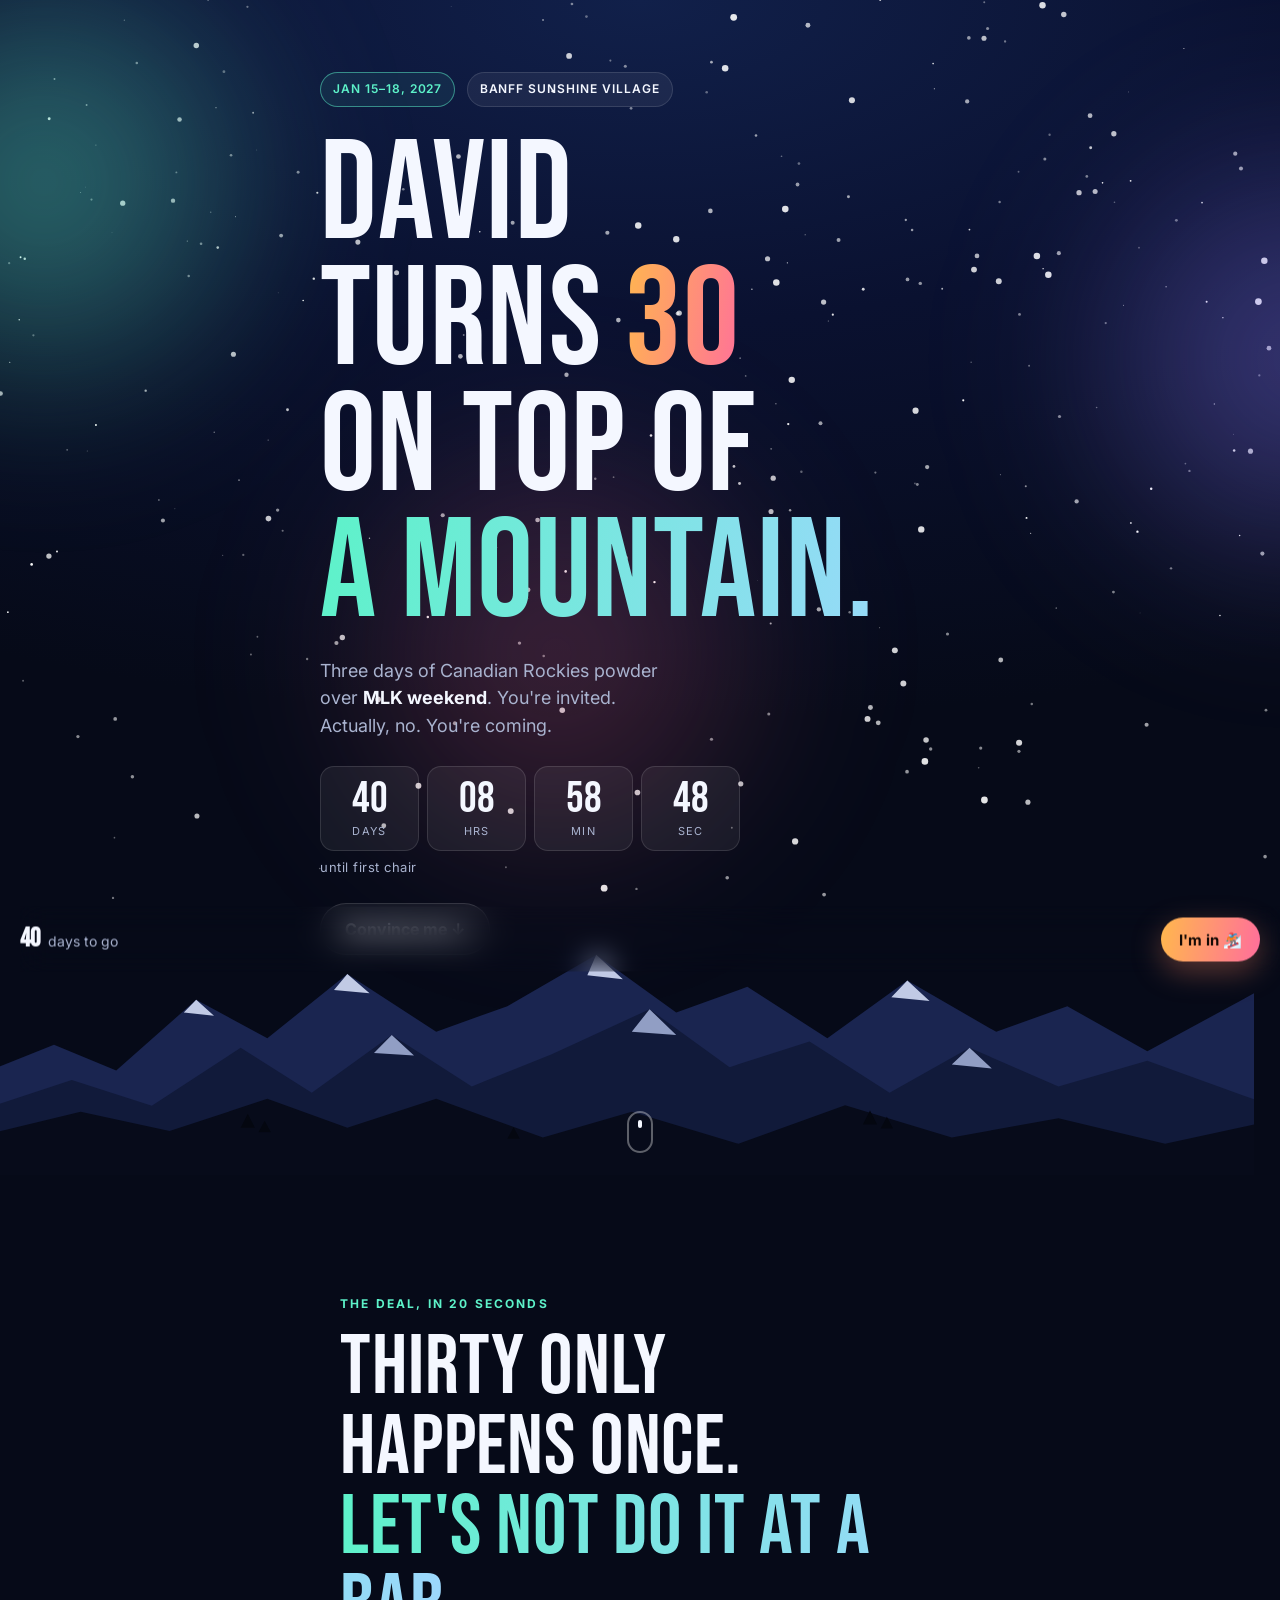
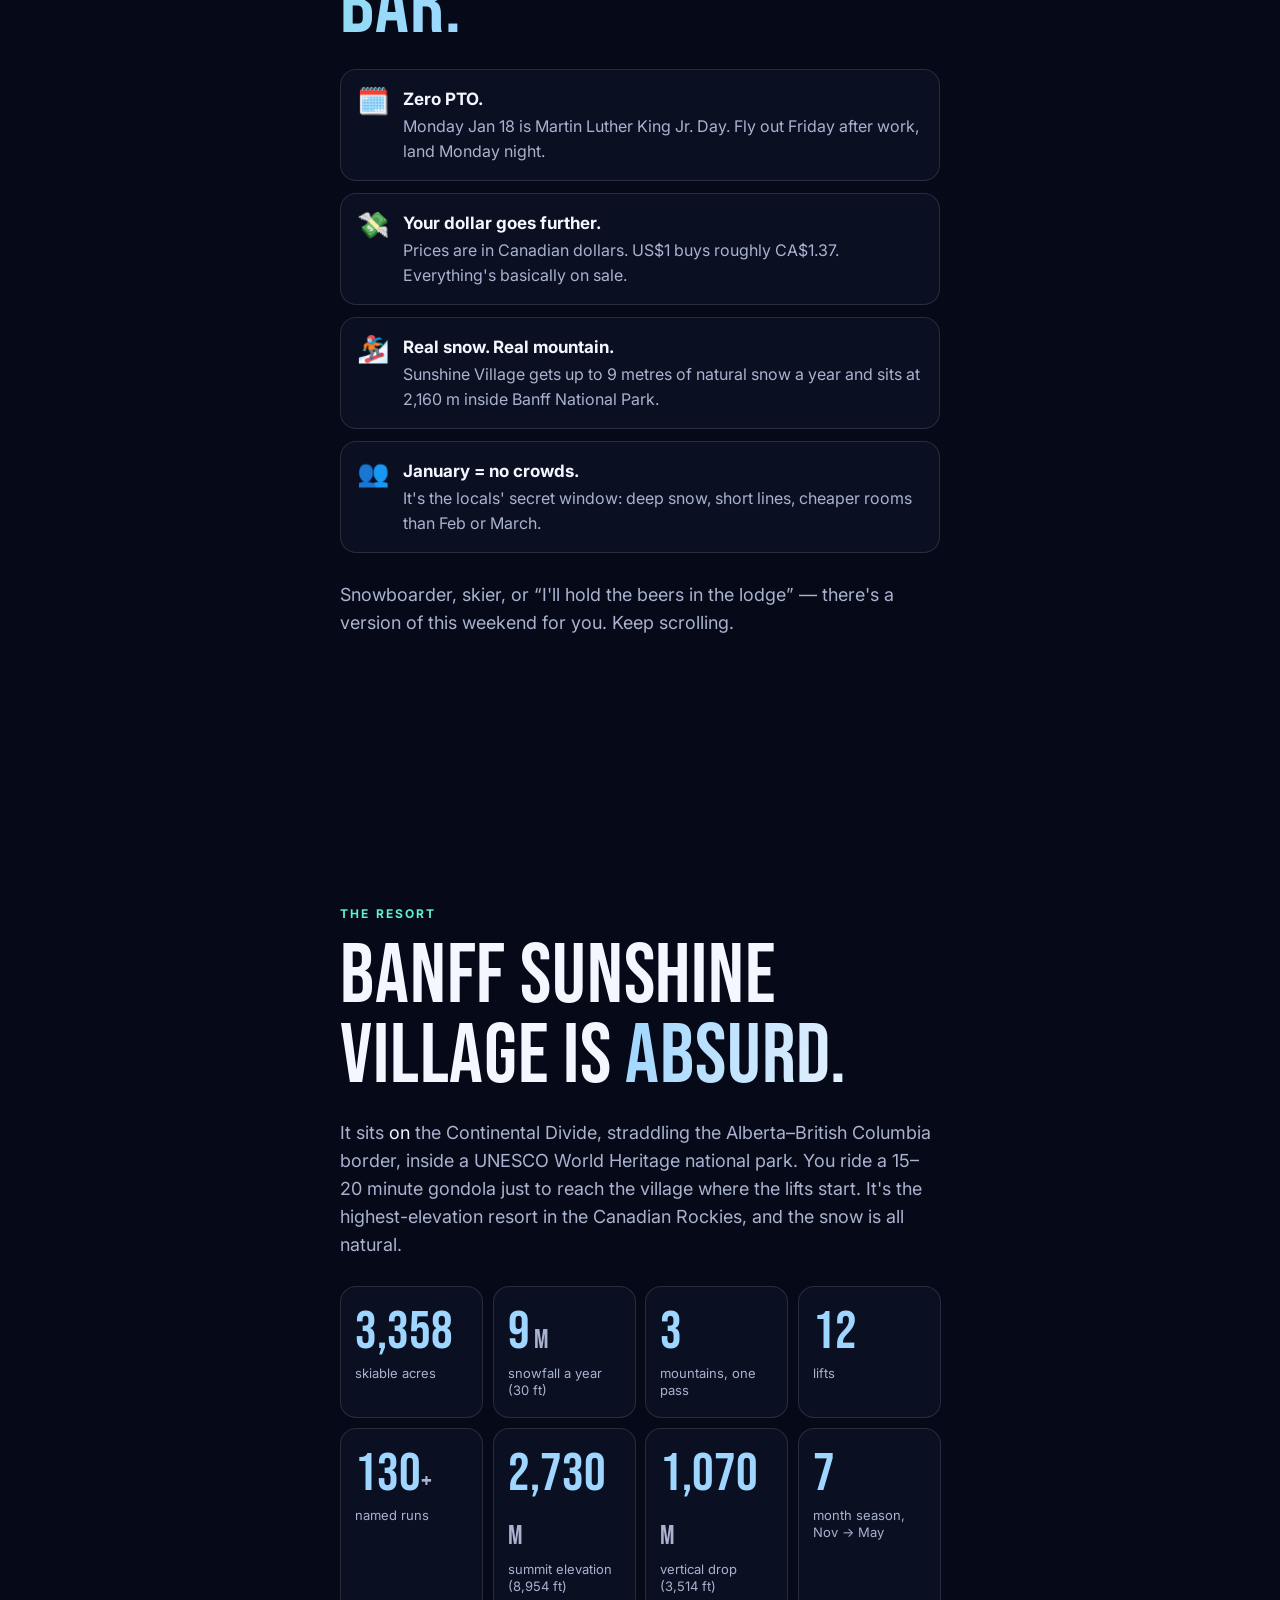
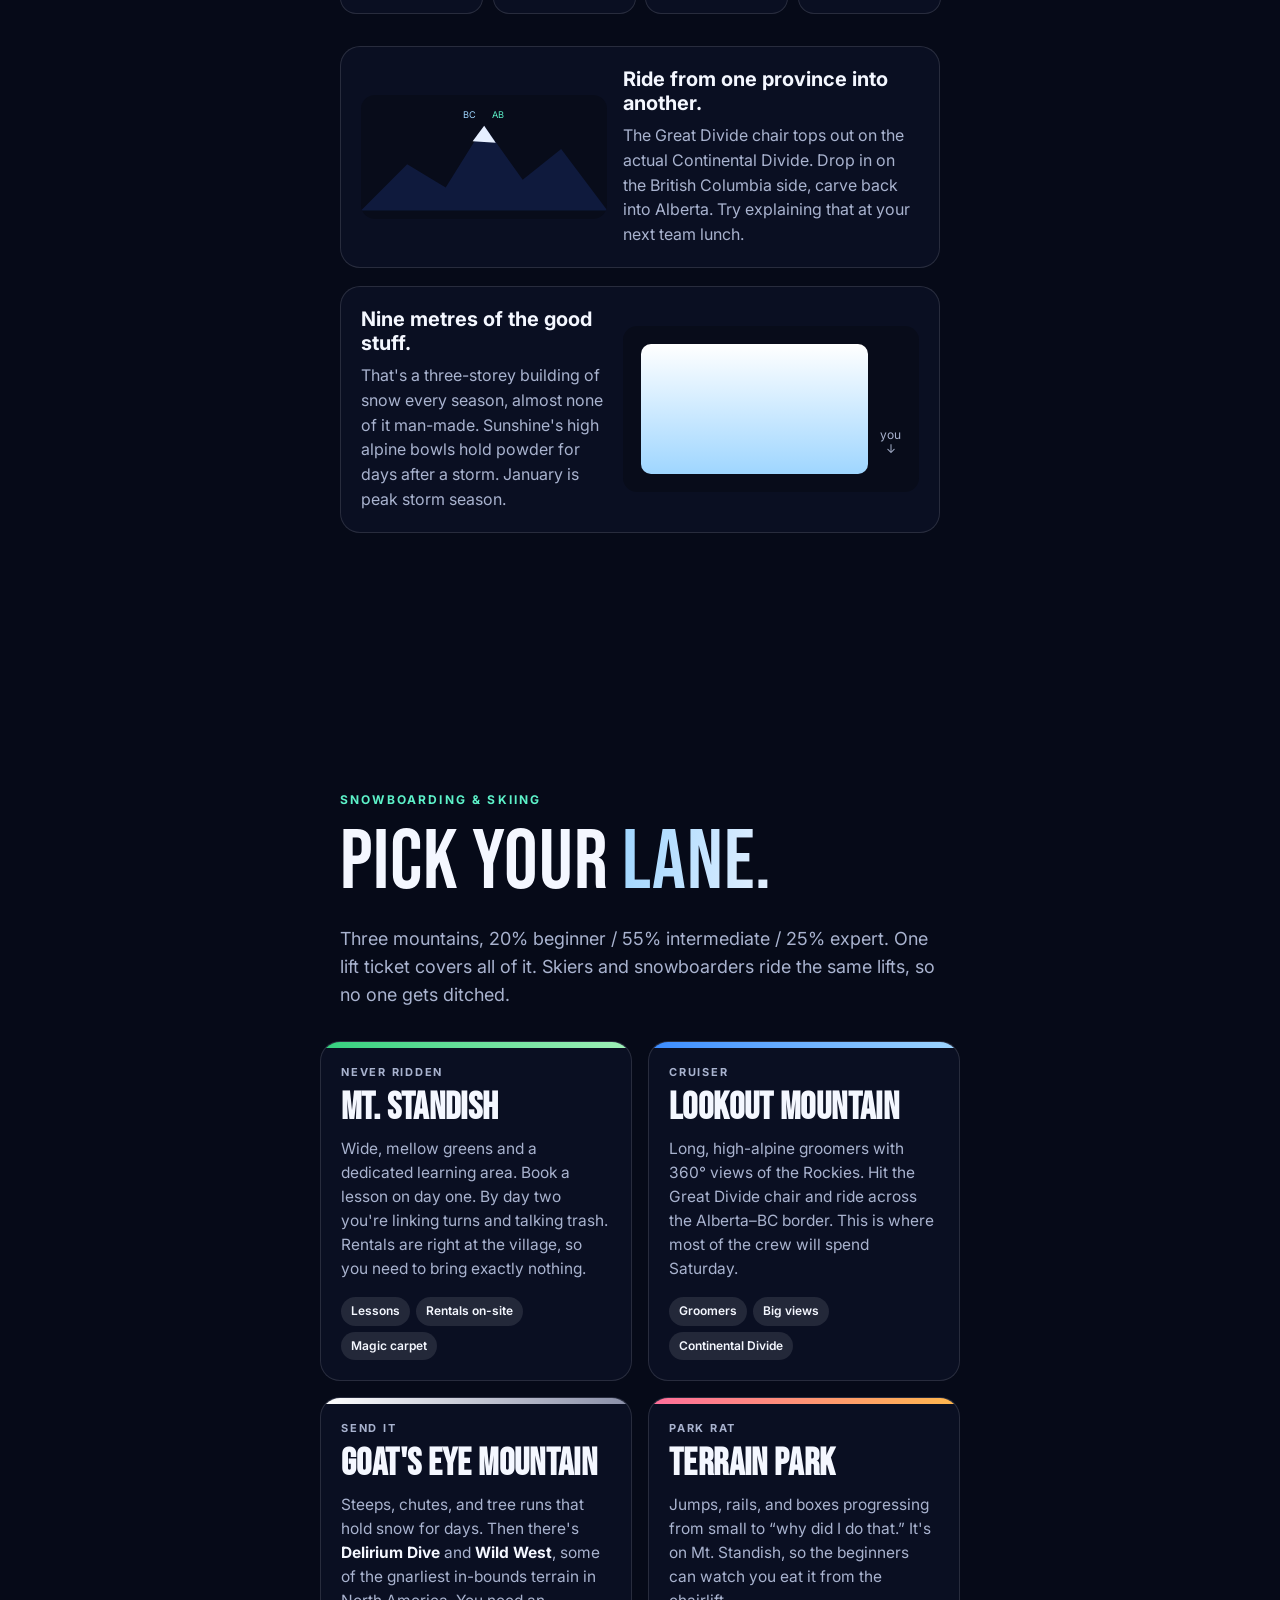
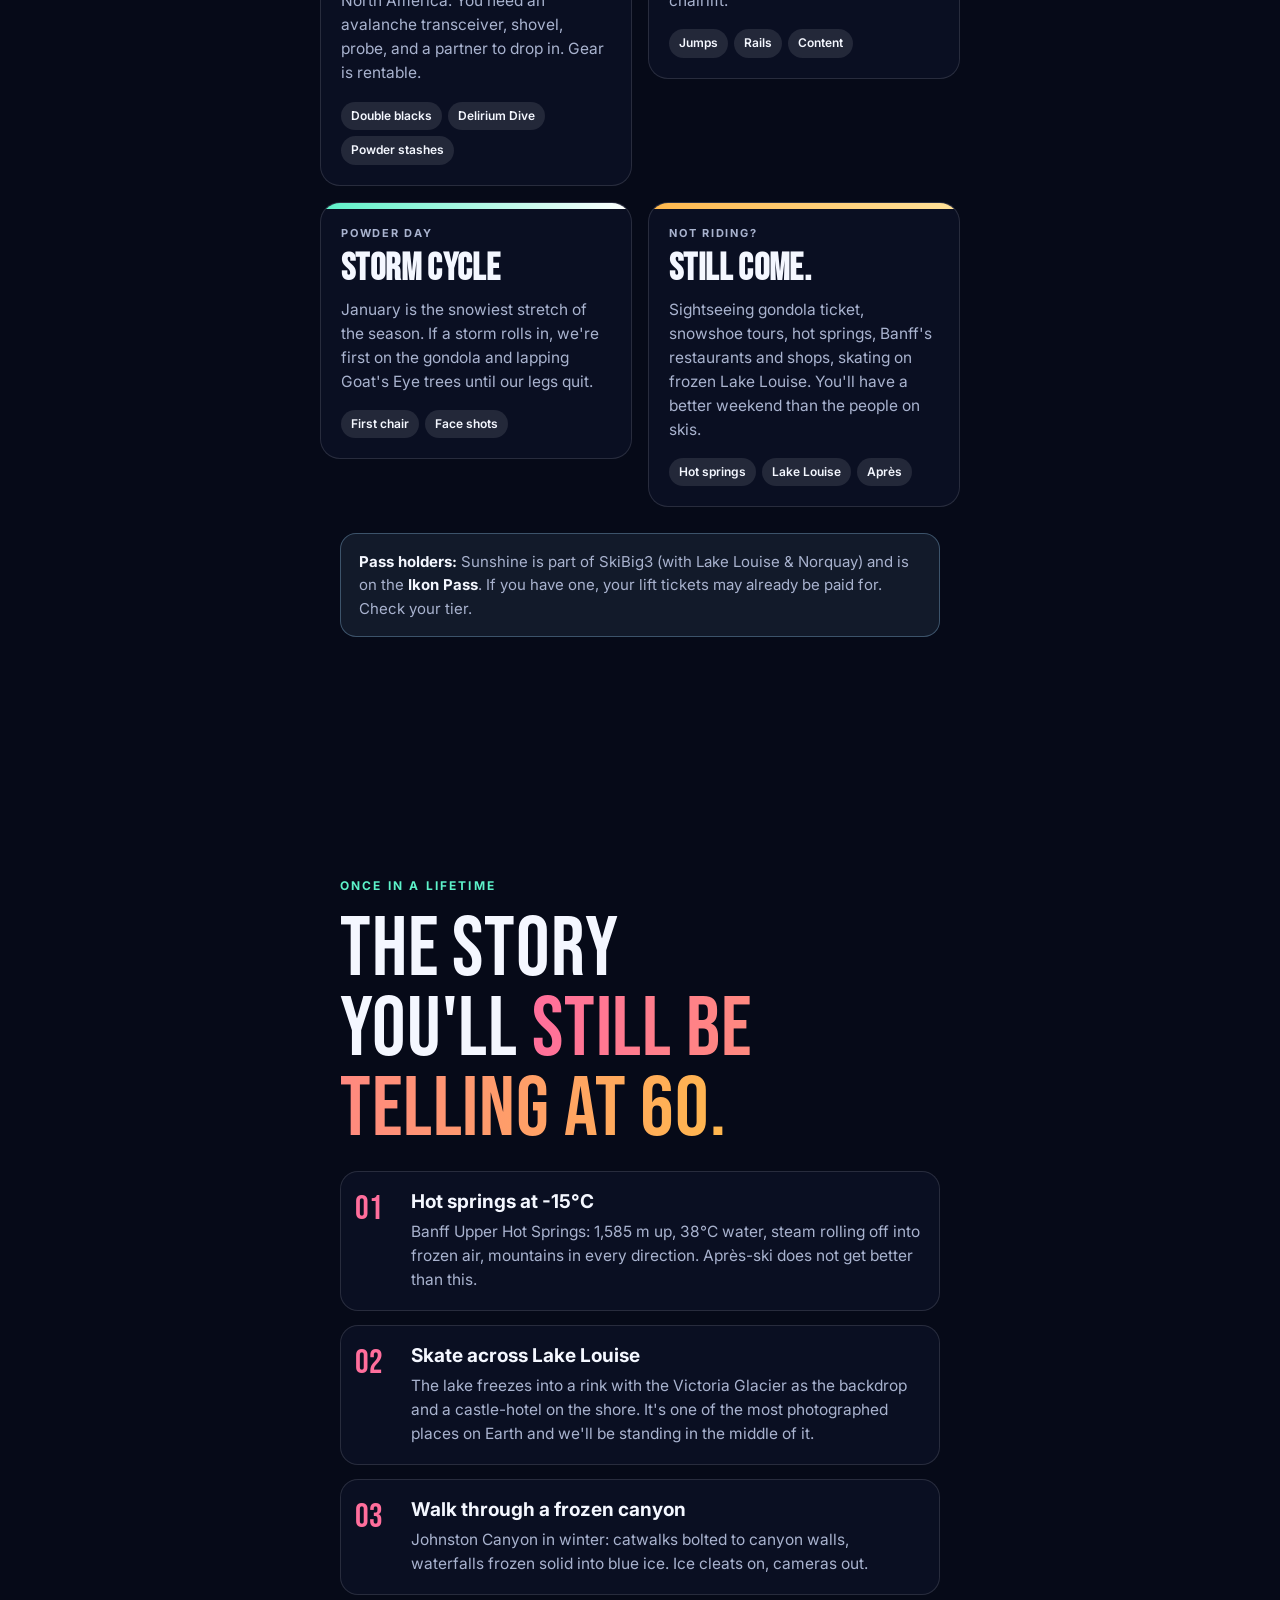
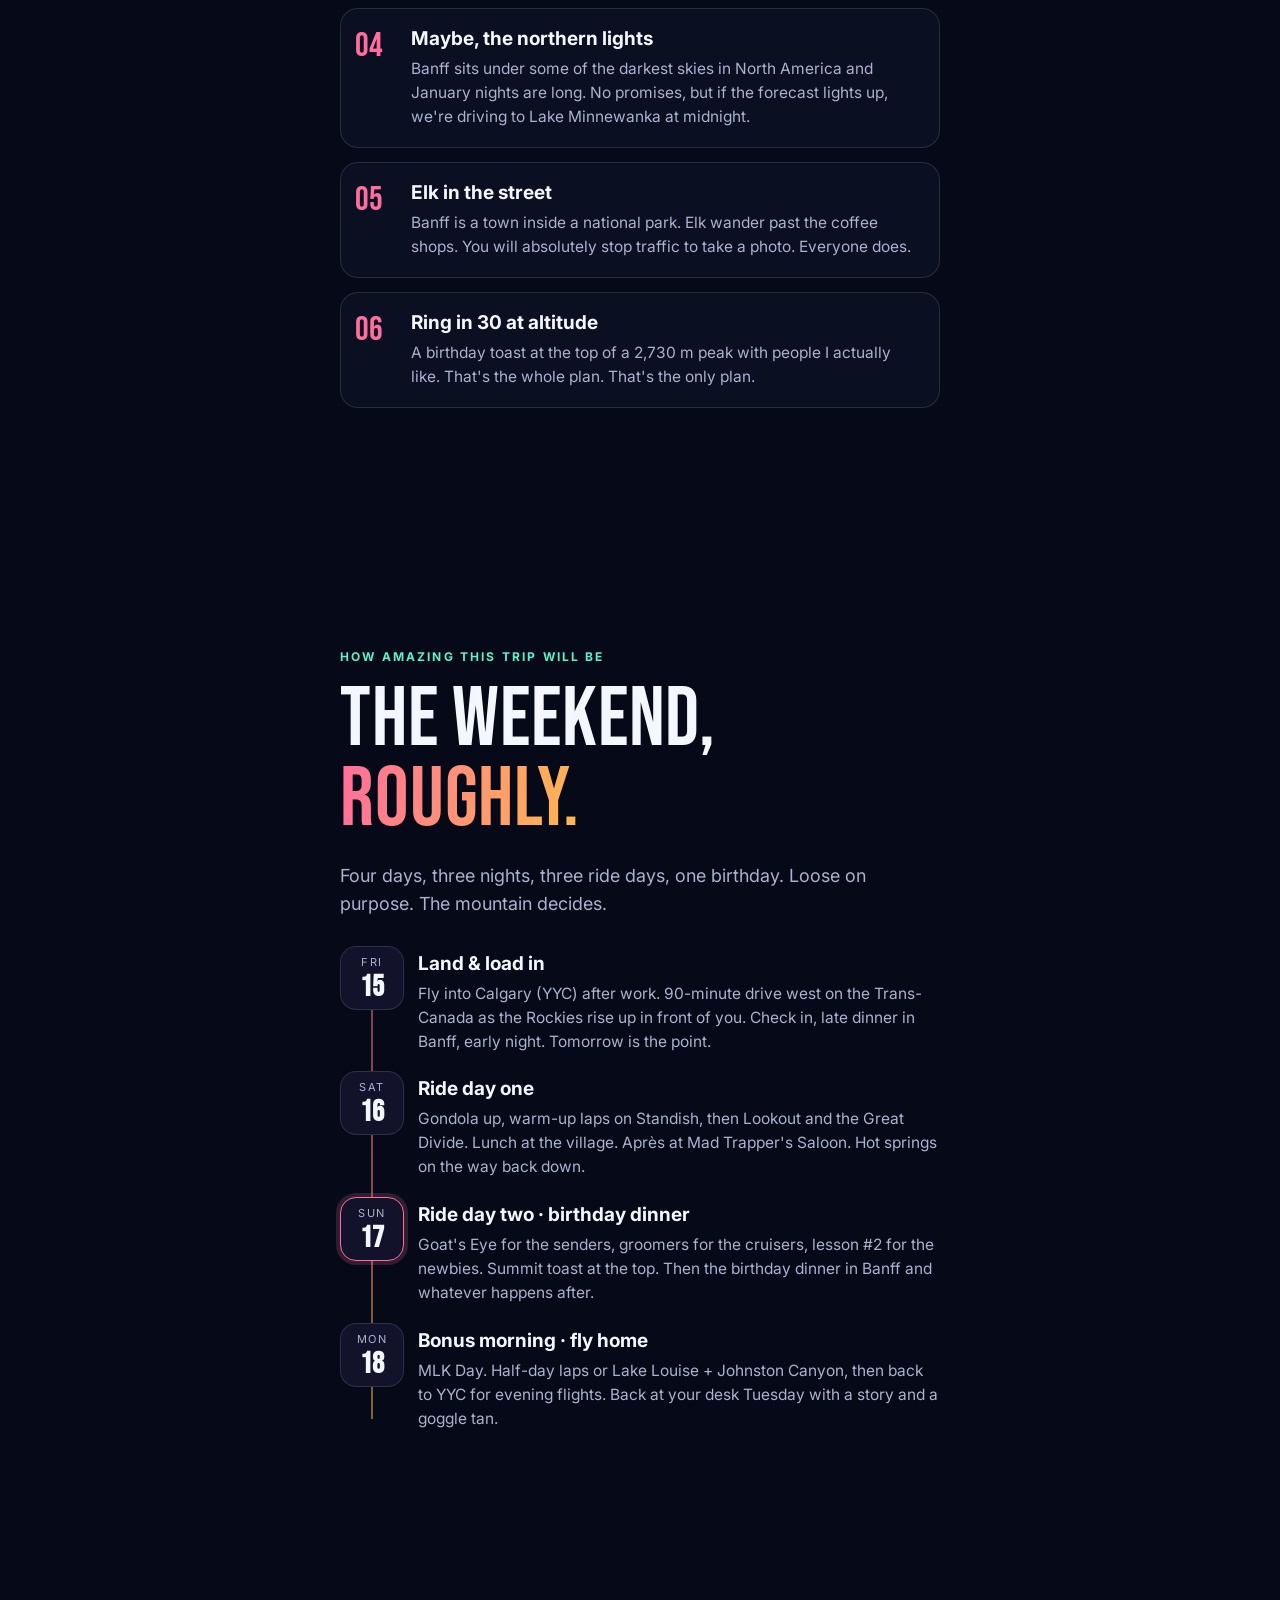
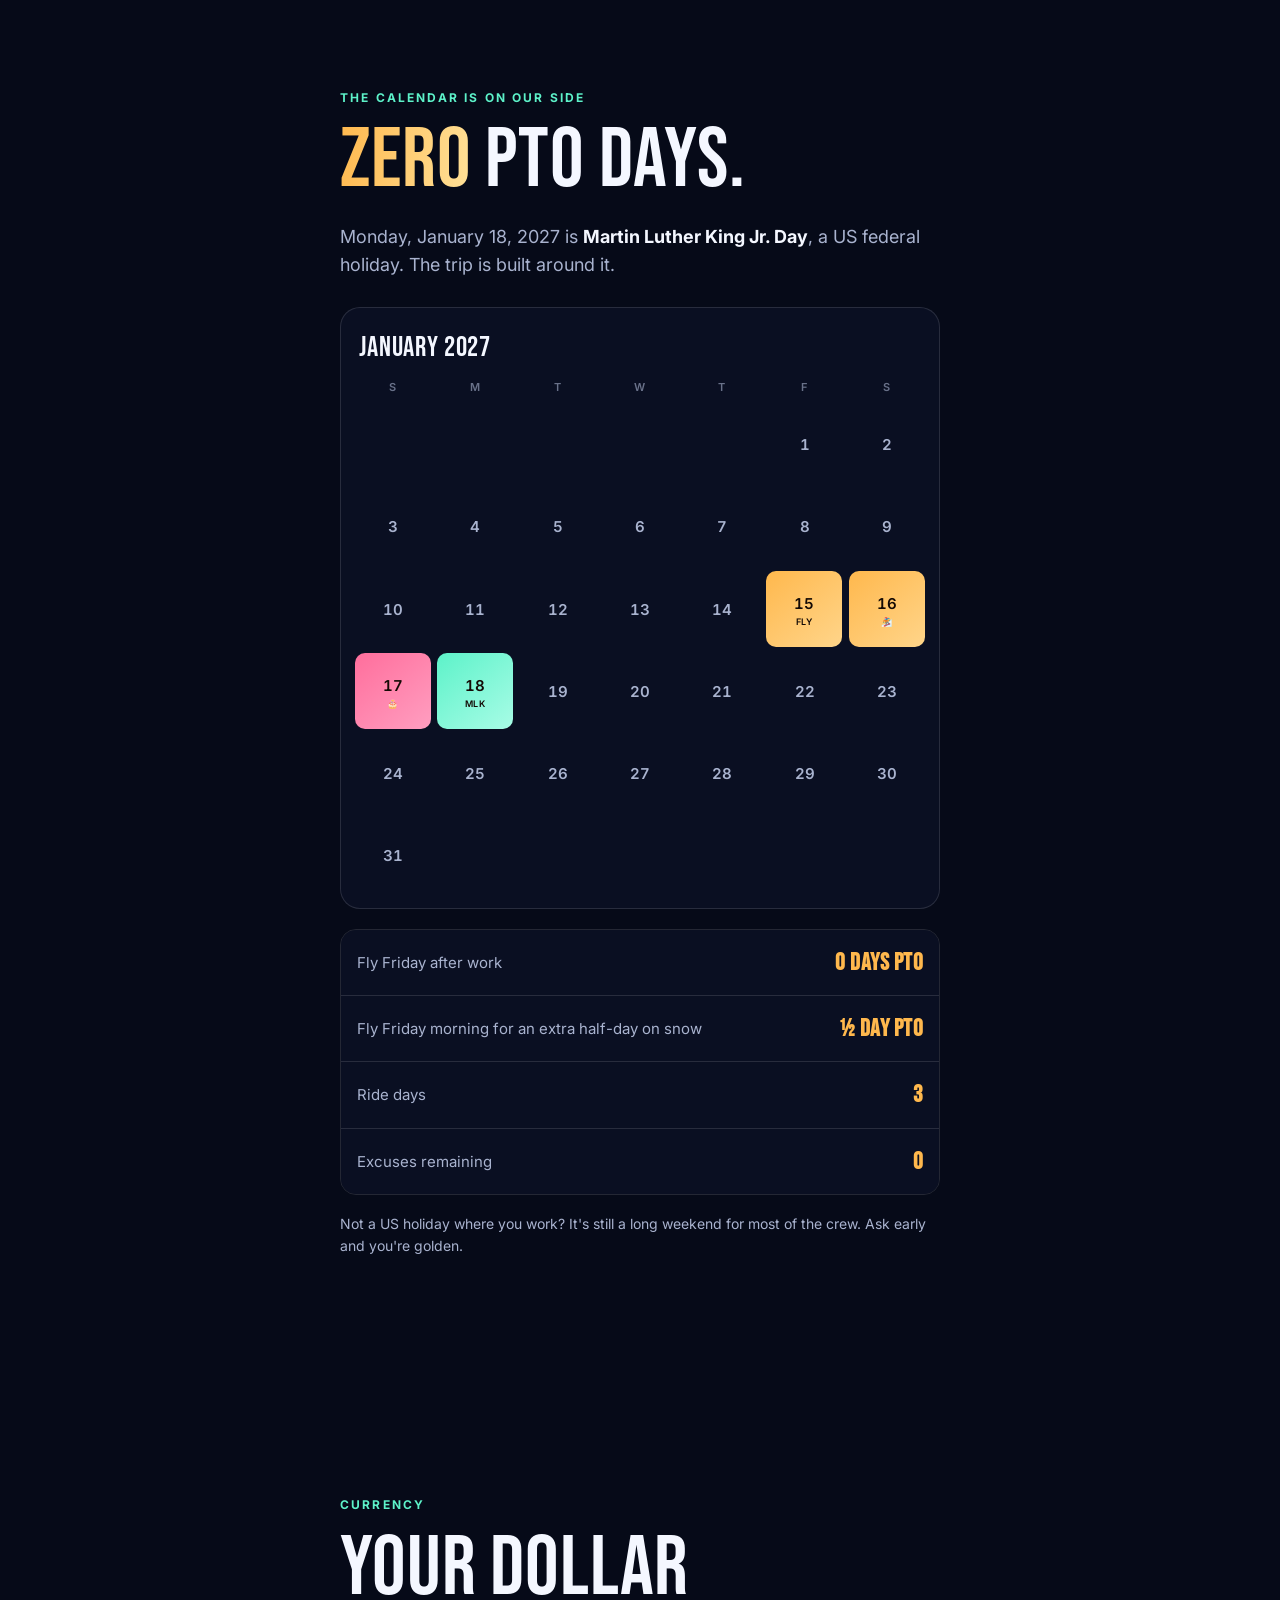
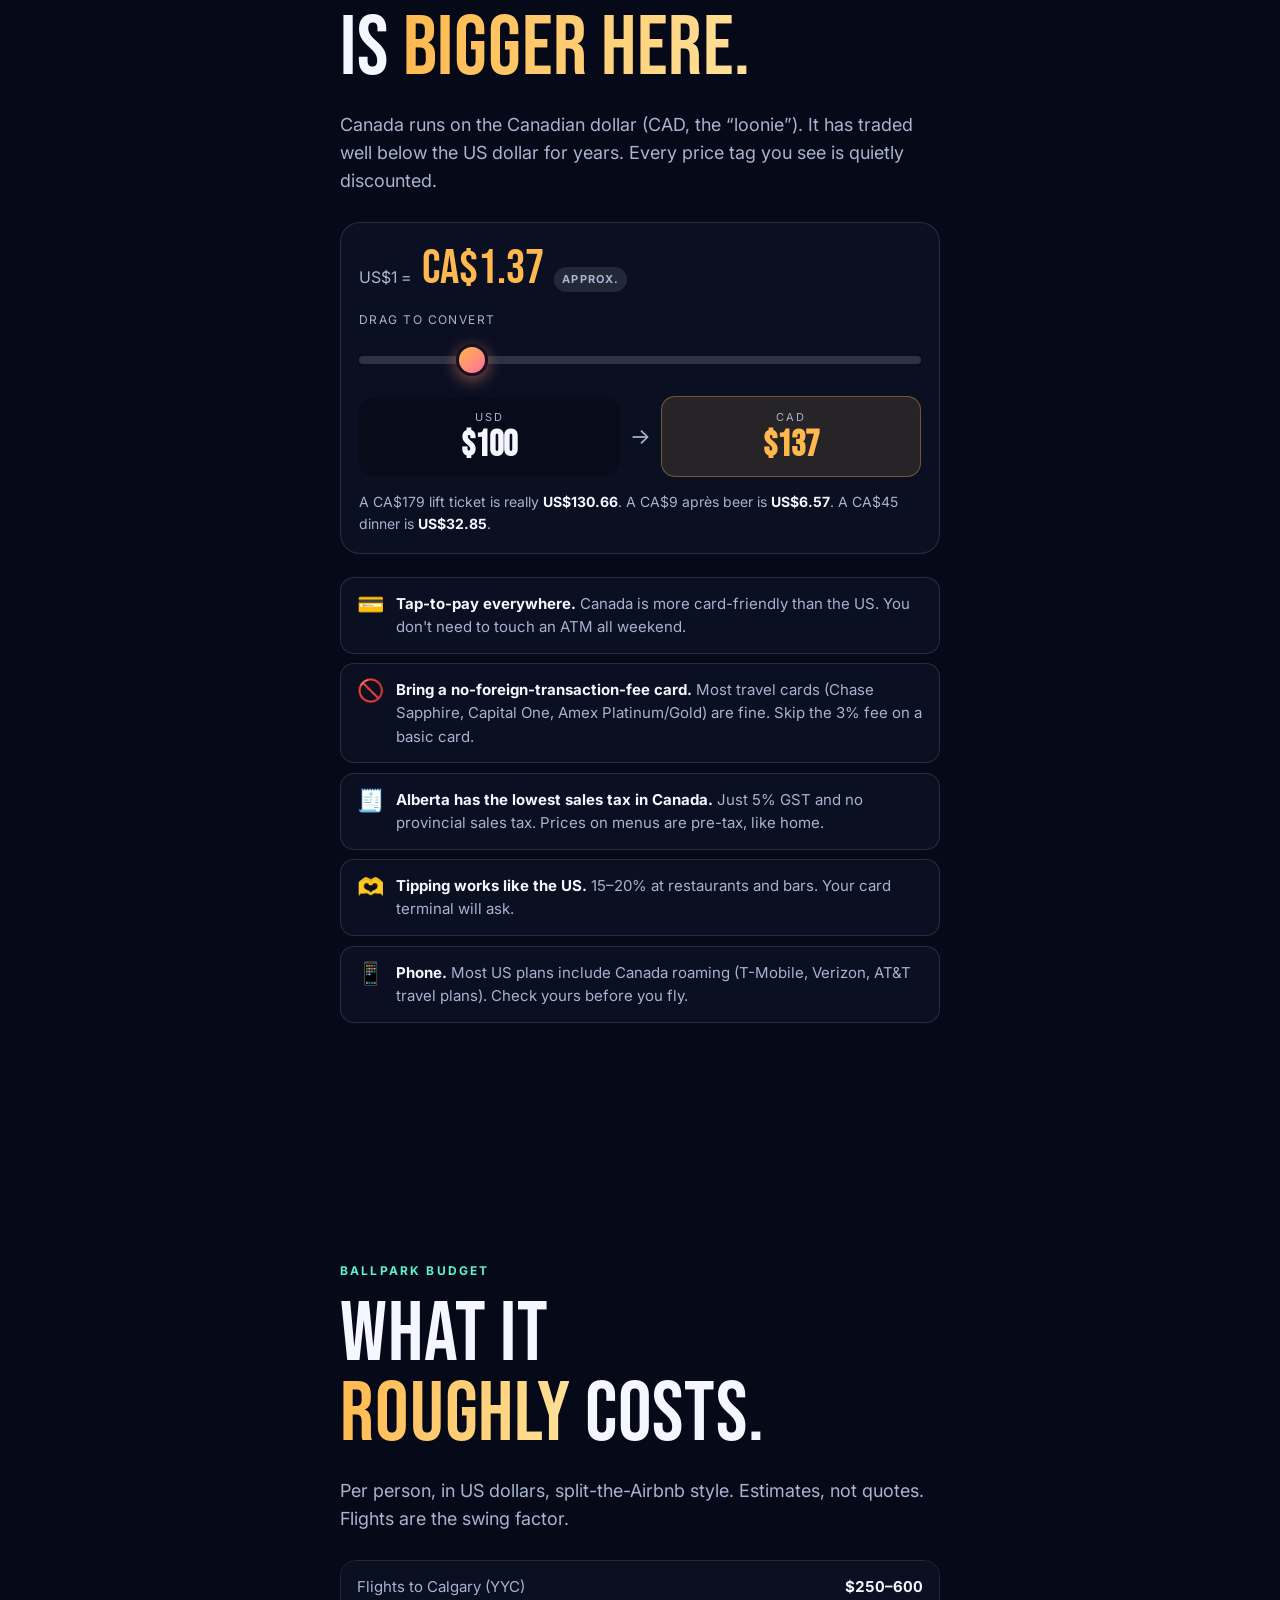
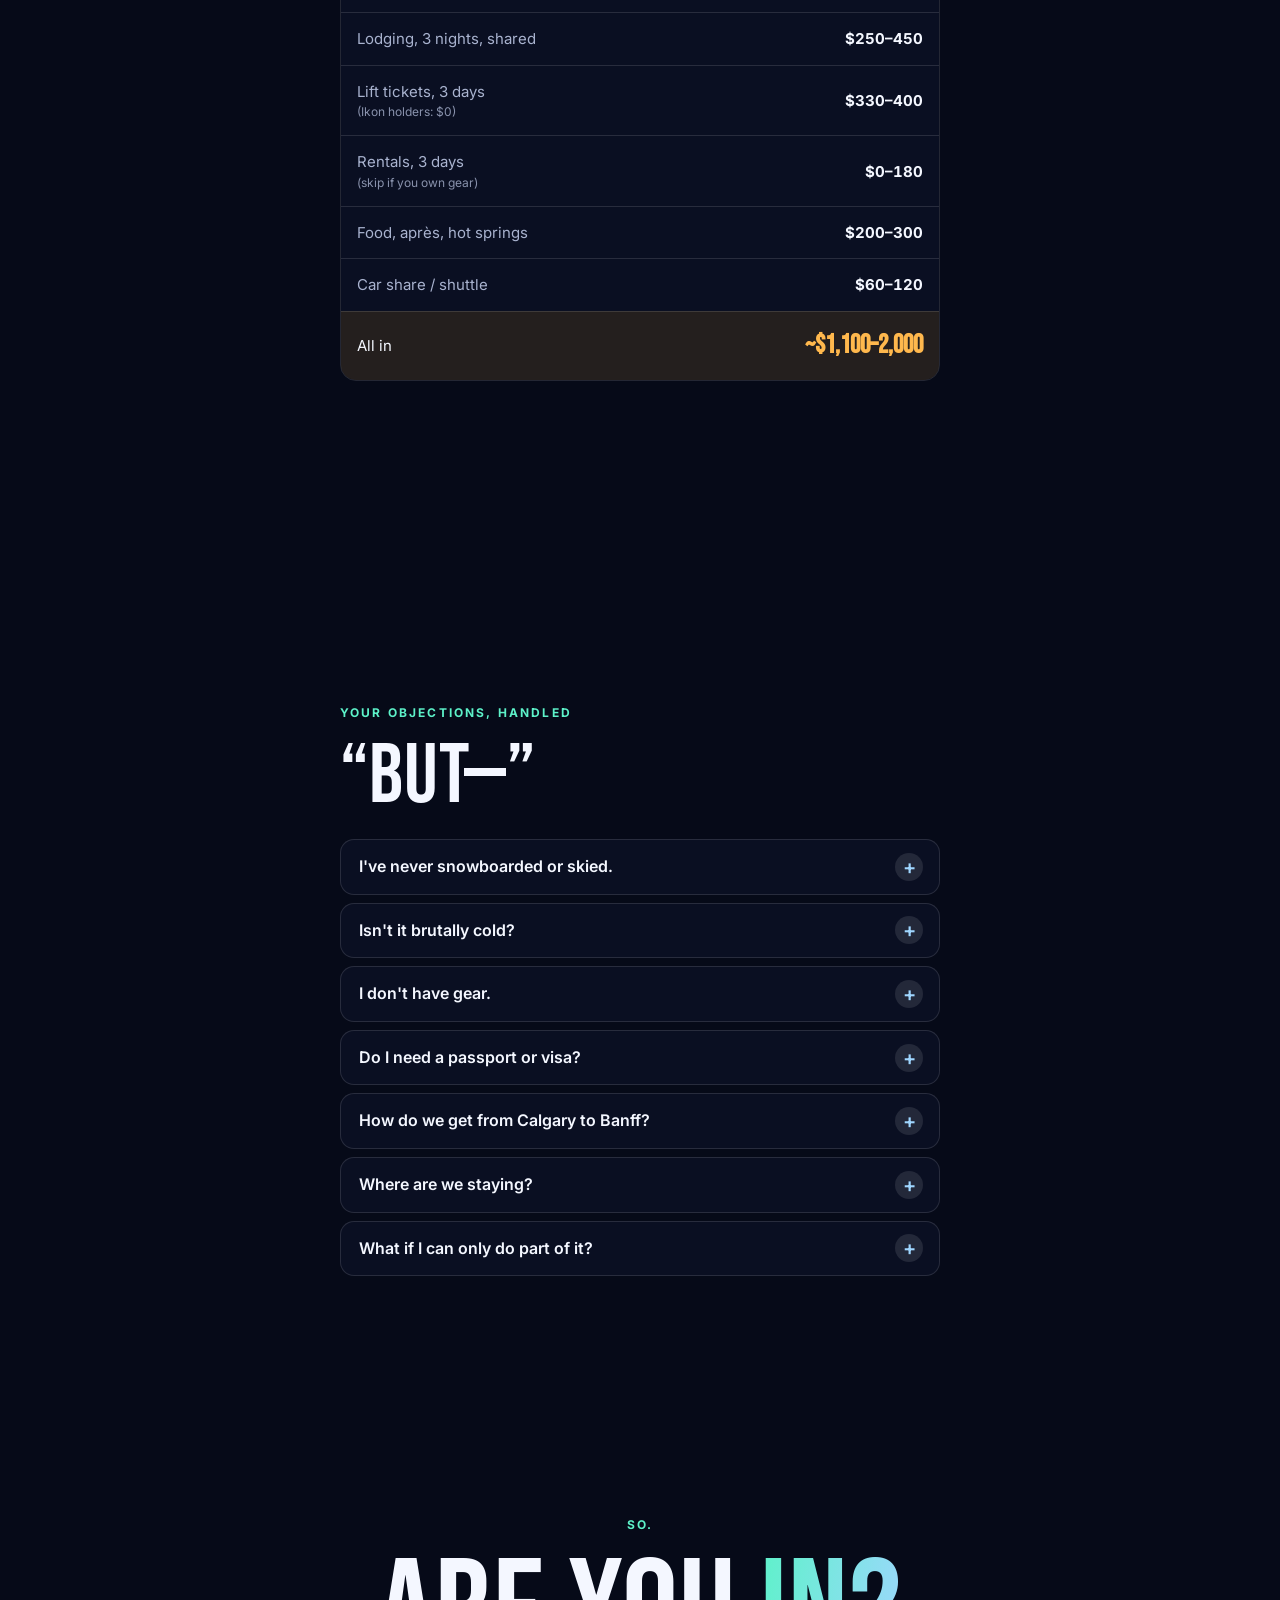
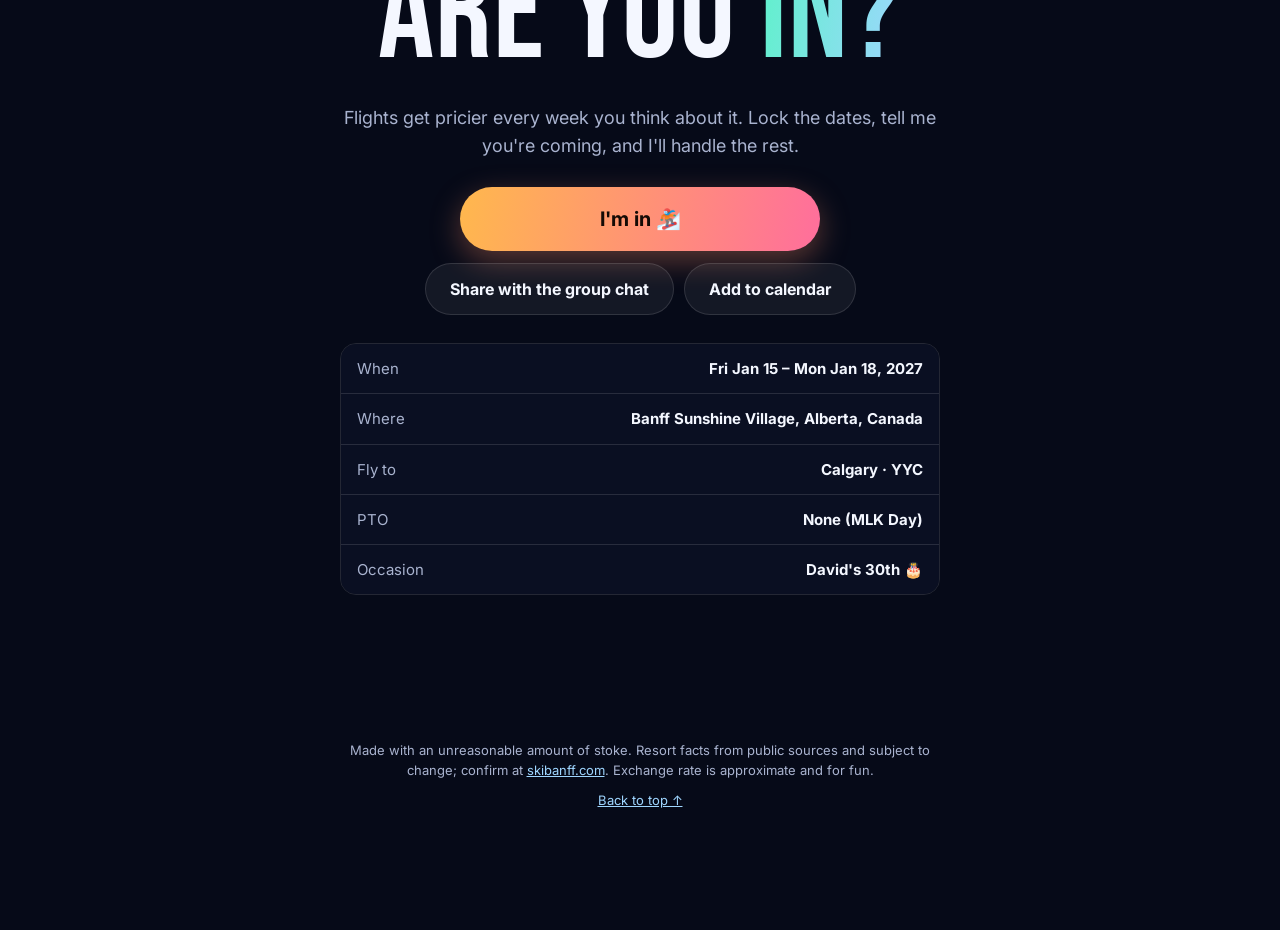
==== index.html @ 14ed1749 "Birthday trip invite site: Banff Sunshine Village, Jan 15–18 2027 Mobile-first static site with coun" ====
<!DOCTYPE html>
<html lang="en">
<head>
  <meta charset="utf-8">
  <meta name="viewport" content="width=device-width, initial-scale=1, viewport-fit=cover">
  <title>David Turns 30 on a Mountain · Banff Sunshine Village · Jan 15–18, 2027</title>
  <meta name="description" content="Three days of Canadian Rockies powder over MLK weekend for David's 30th. Zero PTO, a stronger dollar, and one of the best snow resorts in North America. You're invited.">
  <meta name="theme-color" content="#060a18">
  <meta name="color-scheme" content="dark">

  <!-- Link previews (iMessage / WhatsApp / Slack) -->
  <meta property="og:type" content="website">
  <meta property="og:title" content="David turns 30 on a mountain. You're coming.">
  <meta property="og:description" content="Banff Sunshine Village · Jan 15–18, 2027 · MLK weekend · Zero PTO · A stronger dollar · Nine metres of snow.">
  <meta property="og:url" content="https://itsdzhang.github.io/david-turns-30/">
  <meta property="og:image" content="https://itsdzhang.github.io/david-turns-30/assets/og.png">
  <meta property="og:image:width" content="1200">
  <meta property="og:image:height" content="630">
  <meta name="twitter:card" content="summary_large_image">
  <meta name="twitter:title" content="David turns 30 on a mountain. You're coming.">
  <meta name="twitter:description" content="Banff Sunshine Village · Jan 15–18, 2027 · MLK weekend · Zero PTO.">
  <meta name="twitter:image" content="https://itsdzhang.github.io/david-turns-30/assets/og.png">

  <link rel="icon" href="assets/favicon.svg" type="image/svg+xml">
  <link rel="apple-touch-icon" href="assets/apple-touch-icon.png">
  <link rel="manifest" href="manifest.webmanifest">

  <link rel="preconnect" href="https://fonts.googleapis.com">
  <link rel="preconnect" href="https://fonts.gstatic.com" crossorigin>
  <link href="https://fonts.googleapis.com/css2?family=Bebas+Neue&family=Inter:wght@400;500;600;700&display=swap" rel="stylesheet">
  <link rel="stylesheet" href="styles.css">
</head>
<body data-scene="night">

  <!-- Fixed backdrop layers -->
  <div class="sky" aria-hidden="true">
    <div class="sky__layer sky__layer--night"></div>
    <div class="sky__layer sky__layer--alpine"></div>
    <div class="sky__layer sky__layer--dawn"></div>
    <div class="sky__layer sky__layer--gold"></div>
  </div>
  <canvas id="snow" class="snow" aria-hidden="true"></canvas>
  <div class="progress" aria-hidden="true"><span id="progressBar"></span></div>

  <main id="top">

    <!-- ============ HERO ============ -->
    <header class="hero" id="hero" data-scene="night">
      <div class="aurora" aria-hidden="true">
        <span class="aurora__blob aurora__blob--a"></span>
        <span class="aurora__blob aurora__blob--b"></span>
        <span class="aurora__blob aurora__blob--c"></span>
      </div>

      <div class="hero__content">
        <p class="eyebrow hero__eyebrow">
          <span class="chip chip--teal">Jan 15–18, 2027</span>
          <span class="chip">Banff Sunshine Village</span>
        </p>
        <h1 class="hero__title">
          <span class="hero__line">David</span>
          <span class="hero__line">turns <em>30</em></span>
          <span class="hero__line">on top of</span>
          <span class="hero__line hero__line--accent">a mountain.</span>
        </h1>
        <p class="hero__sub">
          Three days of Canadian Rockies powder over <strong>MLK weekend</strong>.
          You're invited. Actually, no. You're coming.
        </p>

        <div class="countdown" id="countdown" role="timer" aria-live="off" aria-label="Countdown to the trip">
          <div class="countdown__cell"><span class="countdown__num" data-cd="d">—</span><span class="countdown__lbl">days</span></div>
          <div class="countdown__cell"><span class="countdown__num" data-cd="h">—</span><span class="countdown__lbl">hrs</span></div>
          <div class="countdown__cell"><span class="countdown__num" data-cd="m">—</span><span class="countdown__lbl">min</span></div>
          <div class="countdown__cell"><span class="countdown__num" data-cd="s">—</span><span class="countdown__lbl">sec</span></div>
        </div>
        <p class="countdown__until">until first chair</p>

        <a class="btn btn--ghost hero__cta" href="#pitch">Convince me ↓</a>
      </div>

      <!-- Parallax mountains -->
      <div class="mountains" aria-hidden="true">
        <svg class="mtn mtn--back" data-depth="0.12" viewBox="0 0 1440 420" preserveAspectRatio="none">
          <path d="M0 420V300L90 250L160 290L250 180L330 240L420 140L520 230L600 190L700 110L790 200L870 160L960 240L1050 150L1150 230L1230 190L1320 260L1440 170V420Z" fill="#1a2550"/>
          <path d="M700 110L730 148L690 142Z M420 140L445 170L405 165Z M1050 150L1075 182L1032 176Z M250 180L270 205L236 200Z" fill="#dfe8ff" opacity=".85"/>
        </svg>
        <svg class="mtn mtn--mid" data-depth="0.28" viewBox="0 0 1440 420" preserveAspectRatio="none">
          <path d="M0 420V330L110 280L200 320L300 230L380 300L470 210L560 290L650 240L760 170L850 260L940 220L1030 300L1120 230L1220 290L1320 250L1440 310V420Z" fill="#111a3a"/>
          <path d="M760 170L790 210L740 205Z M470 210L495 242L450 238Z M1120 230L1145 262L1100 256Z" fill="#c8d6ff" opacity=".7"/>
        </svg>
        <svg class="mtn mtn--front" data-depth="0.5" viewBox="0 0 1440 420" preserveAspectRatio="none">
          <path d="M0 420V360L120 320L220 350L330 300L420 345L520 300L640 360L740 320L860 370L980 310L1100 360L1220 330L1340 370L1440 340V420Z" fill="#070b1a"/>
          <!-- tiny trees -->
          <g fill="#040710">
            <path d="M300 345l8-22 8 22Z M320 352l7-18 7 18Z M1000 340l8-22 8 22Z M1020 346l7-18 7 18Z M600 362l7-18 7 18Z"/>
          </g>
        </svg>
      </div>

      <div class="scrollcue" aria-hidden="true"><span></span></div>
    </header>

    <!-- ============ THE PITCH ============ -->
    <section class="section section--pitch" id="pitch" data-scene="night">
      <div class="wrap">
        <p class="eyebrow reveal">The deal, in 20 seconds</p>
        <h2 class="display reveal" style="--d:.05s">Thirty only happens once.<br><span class="grad">Let's not do it at a bar.</span></h2>

        <ul class="punch">
          <li class="punch__item reveal" style="--d:.1s">
            <span class="punch__icon">🗓️</span>
            <div><strong>Zero PTO.</strong> Monday Jan 18 is Martin Luther King Jr. Day. Fly out Friday after work, land Monday night.</div>
          </li>
          <li class="punch__item reveal" style="--d:.18s">
            <span class="punch__icon">💸</span>
            <div><strong>Your dollar goes further.</strong> Prices are in Canadian dollars. US$1 buys roughly <span data-rate-inline>CA$1.37</span>. Everything's basically on sale.</div>
          </li>
          <li class="punch__item reveal" style="--d:.26s">
            <span class="punch__icon">🏂</span>
            <div><strong>Real snow. Real mountain.</strong> Sunshine Village gets up to 9 metres of natural snow a year and sits at 2,160 m inside Banff National Park.</div>
          </li>
          <li class="punch__item reveal" style="--d:.34s">
            <span class="punch__icon">👥</span>
            <div><strong>January = no crowds.</strong> It's the locals' secret window: deep snow, short lines, cheaper rooms than Feb or March.</div>
          </li>
        </ul>

        <p class="lede reveal" style="--d:.4s">
          Snowboarder, skier, or “I'll hold the beers in the lodge” — there's a version of this weekend for you. Keep scrolling.
        </p>
      </div>
    </section>

    <!-- ============ THE MOUNTAIN ============ -->
    <section class="section section--mountain" id="mountain" data-scene="alpine">
      <div class="wrap">
        <p class="eyebrow reveal">The resort</p>
        <h2 class="display reveal" style="--d:.05s">Banff Sunshine Village is <span class="grad grad--ice">absurd.</span></h2>
        <p class="lede reveal" style="--d:.1s">
          It sits <em>on</em> the Continental Divide, straddling the Alberta–British Columbia border, inside a UNESCO World Heritage national park.
          You ride a 15–20 minute gondola just to reach the village where the lifts start. It's the highest-elevation resort in the Canadian Rockies, and the snow is all natural.
        </p>

        <div class="stats">
          <div class="stat reveal" style="--d:.05s"><span class="stat__num"><span data-count="3358" data-format="comma">0</span></span><span class="stat__lbl">skiable acres</span></div>
          <div class="stat reveal" style="--d:.1s"><span class="stat__num"><span data-count="9">0</span><small> m</small></span><span class="stat__lbl">snowfall a year (30 ft)</span></div>
          <div class="stat reveal" style="--d:.15s"><span class="stat__num"><span data-count="3">0</span></span><span class="stat__lbl">mountains, one pass</span></div>
          <div class="stat reveal" style="--d:.2s"><span class="stat__num"><span data-count="12">0</span></span><span class="stat__lbl">lifts</span></div>
          <div class="stat reveal" style="--d:.25s"><span class="stat__num"><span data-count="130">0</span><small>+</small></span><span class="stat__lbl">named runs</span></div>
          <div class="stat reveal" style="--d:.3s"><span class="stat__num"><span data-count="2730" data-format="comma">0</span><small> m</small></span><span class="stat__lbl">summit elevation (8,954 ft)</span></div>
          <div class="stat reveal" style="--d:.35s"><span class="stat__num"><span data-count="1070" data-format="comma">0</span><small> m</small></span><span class="stat__lbl">vertical drop (3,514 ft)</span></div>
          <div class="stat reveal" style="--d:.4s"><span class="stat__num"><span data-count="7">0</span></span><span class="stat__lbl">month season, Nov → May</span></div>
        </div>

        <div class="feature reveal" style="--d:.1s">
          <div class="feature__art" aria-hidden="true">
            <svg viewBox="0 0 320 160" class="divide">
              <defs>
                <linearGradient id="dg" x1="0" x2="1"><stop offset="0" stop-color="#5df2c9"/><stop offset="1" stop-color="#9fd6ff"/></linearGradient>
              </defs>
              <path d="M0 150 L60 90 L110 120 L160 40 L210 110 L260 70 L320 150 Z" fill="#0f1a3d"/>
              <path d="M160 40 L175 62 L145 60 Z" fill="#e6efff"/>
              <path class="divide__line" d="M160 40 V160" stroke="url(#dg)" stroke-width="2" stroke-dasharray="6 6"/>
              <text x="150" y="30" text-anchor="end" fill="#9fd6ff" font-size="12" font-family="Inter">BC</text>
              <text x="170" y="30" text-anchor="start" fill="#5df2c9" font-size="12" font-family="Inter">AB</text>
            </svg>
          </div>
          <div class="feature__body">
            <h3>Ride from one province into another.</h3>
            <p>The Great Divide chair tops out on the actual Continental Divide. Drop in on the British Columbia side, carve back into Alberta. Try explaining that at your next team lunch.</p>
          </div>
        </div>

        <div class="feature feature--flip reveal" style="--d:.1s">
          <div class="feature__art feature__art--snow" aria-hidden="true">
            <div class="snowmeter">
              <div class="snowmeter__bar"><span></span></div>
              <div class="snowmeter__you">you<br>↓</div>
            </div>
          </div>
          <div class="feature__body">
            <h3>Nine metres of the good stuff.</h3>
            <p>That's a three-storey building of snow every season, almost none of it man-made. Sunshine's high alpine bowls hold powder for days after a storm. January is peak storm season.</p>
          </div>
        </div>
      </div>
    </section>

    <!-- ============ RIDE OR SKI ============ -->
    <section class="section section--terrain" id="terrain" data-scene="alpine">
      <div class="wrap">
        <p class="eyebrow reveal">Snowboarding &amp; skiing</p>
        <h2 class="display reveal" style="--d:.05s">Pick your <span class="grad grad--ice">lane.</span></h2>
        <p class="lede reveal" style="--d:.1s">Three mountains, 20% beginner / 55% intermediate / 25% expert. One lift ticket covers all of it. Skiers and snowboarders ride the same lifts, so no one gets ditched.</p>
        <p class="swipe-hint reveal" style="--d:.15s" aria-hidden="true">swipe →</p>
      </div>

      <div class="rail reveal" style="--d:.15s" tabindex="0" aria-label="Terrain options, scroll horizontally">
        <article class="card card--green">
          <div class="card__tag">Never ridden</div>
          <h3>Mt. Standish</h3>
          <p>Wide, mellow greens and a dedicated learning area. Book a lesson on day one. By day two you're linking turns and talking trash. Rentals are right at the village, so you need to bring exactly nothing.</p>
          <div class="card__pill-row"><span class="pill">Lessons</span><span class="pill">Rentals on-site</span><span class="pill">Magic carpet</span></div>
        </article>
        <article class="card card--blue">
          <div class="card__tag">Cruiser</div>
          <h3>Lookout Mountain</h3>
          <p>Long, high-alpine groomers with 360° views of the Rockies. Hit the Great Divide chair and ride across the Alberta–BC border. This is where most of the crew will spend Saturday.</p>
          <div class="card__pill-row"><span class="pill">Groomers</span><span class="pill">Big views</span><span class="pill">Continental Divide</span></div>
        </article>
        <article class="card card--black">
          <div class="card__tag">Send it</div>
          <h3>Goat's Eye Mountain</h3>
          <p>Steeps, chutes, and tree runs that hold snow for days. Then there's <strong>Delirium Dive</strong> and <strong>Wild West</strong>, some of the gnarliest in-bounds terrain in North America. You need an avalanche transceiver, shovel, probe, and a partner to drop in. Gear is rentable.</p>
          <div class="card__pill-row"><span class="pill">Double blacks</span><span class="pill">Delirium Dive</span><span class="pill">Powder stashes</span></div>
        </article>
        <article class="card card--park">
          <div class="card__tag">Park rat</div>
          <h3>Terrain Park</h3>
          <p>Jumps, rails, and boxes progressing from small to “why did I do that.” It's on Mt. Standish, so the beginners can watch you eat it from the chairlift.</p>
          <div class="card__pill-row"><span class="pill">Jumps</span><span class="pill">Rails</span><span class="pill">Content</span></div>
        </article>
        <article class="card card--powder">
          <div class="card__tag">Powder day</div>
          <h3>Storm cycle</h3>
          <p>January is the snowiest stretch of the season. If a storm rolls in, we're first on the gondola and lapping Goat's Eye trees until our legs quit.</p>
          <div class="card__pill-row"><span class="pill">First chair</span><span class="pill">Face shots</span></div>
        </article>
        <article class="card card--chill">
          <div class="card__tag">Not riding?</div>
          <h3>Still come.</h3>
          <p>Sightseeing gondola ticket, snowshoe tours, hot springs, Banff's restaurants and shops, skating on frozen Lake Louise. You'll have a better weekend than the people on skis.</p>
          <div class="card__pill-row"><span class="pill">Hot springs</span><span class="pill">Lake Louise</span><span class="pill">Après</span></div>
        </article>
      </div>

      <div class="wrap">
        <div class="note reveal">
          <strong>Pass holders:</strong> Sunshine is part of SkiBig3 (with Lake Louise &amp; Norquay) and is on the <strong>Ikon Pass</strong>. If you have one, your lift tickets may already be paid for. Check your tier.
        </div>
      </div>
    </section>

    <!-- ============ ONCE IN A LIFETIME ============ -->
    <section class="section section--once" id="once" data-scene="dawn">
      <div class="wrap">
        <p class="eyebrow reveal">Once in a lifetime</p>
        <h2 class="display reveal" style="--d:.05s">The story you'll <span class="grad grad--warm">still be telling at 60.</span></h2>

        <ol class="moments">
          <li class="moment reveal" style="--d:.05s">
            <span class="moment__num">01</span>
            <div>
              <h3>Hot springs at -15°C</h3>
              <p>Banff Upper Hot Springs: 1,585 m up, 38°C water, steam rolling off into frozen air, mountains in every direction. Après-ski does not get better than this.</p>
            </div>
          </li>
          <li class="moment reveal" style="--d:.1s">
            <span class="moment__num">02</span>
            <div>
              <h3>Skate across Lake Louise</h3>
              <p>The lake freezes into a rink with the Victoria Glacier as the backdrop and a castle-hotel on the shore. It's one of the most photographed places on Earth and we'll be standing in the middle of it.</p>
            </div>
          </li>
          <li class="moment reveal" style="--d:.15s">
            <span class="moment__num">03</span>
            <div>
              <h3>Walk through a frozen canyon</h3>
              <p>Johnston Canyon in winter: catwalks bolted to canyon walls, waterfalls frozen solid into blue ice. Ice cleats on, cameras out.</p>
            </div>
          </li>
          <li class="moment reveal" style="--d:.2s">
            <span class="moment__num">04</span>
            <div>
              <h3>Maybe, the northern lights</h3>
              <p>Banff sits under some of the darkest skies in North America and January nights are long. No promises, but if the forecast lights up, we're driving to Lake Minnewanka at midnight.</p>
            </div>
          </li>
          <li class="moment reveal" style="--d:.25s">
            <span class="moment__num">05</span>
            <div>
              <h3>Elk in the street</h3>
              <p>Banff is a town inside a national park. Elk wander past the coffee shops. You will absolutely stop traffic to take a photo. Everyone does.</p>
            </div>
          </li>
          <li class="moment reveal" style="--d:.3s">
            <span class="moment__num">06</span>
            <div>
              <h3>Ring in 30 at altitude</h3>
              <p>A birthday toast at the top of a 2,730 m peak with people I actually like. That's the whole plan. That's the only plan.</p>
            </div>
          </li>
        </ol>
      </div>
    </section>

    <!-- ============ THE WEEKEND ============ -->
    <section class="section section--plan" id="plan" data-scene="dawn">
      <div class="wrap">
        <p class="eyebrow reveal">How amazing this trip will be</p>
        <h2 class="display reveal" style="--d:.05s">The weekend, <span class="grad grad--warm">roughly.</span></h2>
        <p class="lede reveal" style="--d:.1s">Four days, three nights, three ride days, one birthday. Loose on purpose. The mountain decides.</p>

        <ol class="timeline">
          <li class="tl reveal" style="--d:.05s">
            <div class="tl__date"><span>Fri</span><strong>15</strong></div>
            <div class="tl__body">
              <h3>Land &amp; load in</h3>
              <p>Fly into Calgary (YYC) after work. 90-minute drive west on the Trans-Canada as the Rockies rise up in front of you. Check in, late dinner in Banff, early night. Tomorrow is the point.</p>
            </div>
          </li>
          <li class="tl reveal" style="--d:.1s">
            <div class="tl__date"><span>Sat</span><strong>16</strong></div>
            <div class="tl__body">
              <h3>Ride day one</h3>
              <p>Gondola up, warm-up laps on Standish, then Lookout and the Great Divide. Lunch at the village. Après at Mad Trapper's Saloon. Hot springs on the way back down.</p>
            </div>
          </li>
          <li class="tl reveal" style="--d:.15s">
            <div class="tl__date tl__date--bday"><span>Sun</span><strong>17</strong></div>
            <div class="tl__body">
              <h3>Ride day two · birthday dinner</h3>
              <p>Goat's Eye for the senders, groomers for the cruisers, lesson #2 for the newbies. Summit toast at the top. Then the birthday dinner in Banff and whatever happens after.</p>
            </div>
          </li>
          <li class="tl reveal" style="--d:.2s">
            <div class="tl__date"><span>Mon</span><strong>18</strong></div>
            <div class="tl__body">
              <h3>Bonus morning · fly home</h3>
              <p>MLK Day. Half-day laps or Lake Louise + Johnston Canyon, then back to YYC for evening flights. Back at your desk Tuesday with a story and a goggle tan.</p>
            </div>
          </li>
        </ol>
      </div>
    </section>

    <!-- ============ ZERO PTO ============ -->
    <section class="section section--pto" id="pto" data-scene="gold">
      <div class="wrap">
        <p class="eyebrow reveal">The calendar is on our side</p>
        <h2 class="display reveal" style="--d:.05s"><span class="grad grad--gold">Zero</span> PTO days.</h2>
        <p class="lede reveal" style="--d:.1s">Monday, January 18, 2027 is <strong>Martin Luther King Jr. Day</strong>, a US federal holiday. The trip is built around it.</p>

        <div class="calendar reveal" style="--d:.1s" role="img" aria-label="January 2027 calendar with the 15th through 18th highlighted; the 18th is Martin Luther King Jr. Day">
          <div class="calendar__head">January 2027</div>
          <div class="calendar__grid">
            <span class="cal__dow">S</span><span class="cal__dow">M</span><span class="cal__dow">T</span><span class="cal__dow">W</span><span class="cal__dow">T</span><span class="cal__dow">F</span><span class="cal__dow">S</span>
            <span class="cal__pad"></span><span class="cal__pad"></span><span class="cal__pad"></span><span class="cal__pad"></span><span class="cal__pad"></span>
            <span>1</span><span>2</span>
            <span>3</span><span>4</span><span>5</span><span>6</span><span>7</span><span>8</span><span>9</span>
            <span>10</span><span>11</span><span>12</span><span>13</span><span>14</span>
            <span class="cal__trip cal__trip--start">15<small>fly</small></span><span class="cal__trip">16<small>🏂</small></span>
            <span class="cal__trip cal__trip--bday">17<small>🎂</small></span><span class="cal__trip cal__trip--end cal__trip--hol">18<small>MLK</small></span><span>19</span><span>20</span><span>21</span><span>22</span><span>23</span>
            <span>24</span><span>25</span><span>26</span><span>27</span><span>28</span><span>29</span><span>30</span>
            <span>31</span>
          </div>
        </div>

        <div class="pto-math reveal" style="--d:.15s">
          <div class="pto-math__row"><span>Fly Friday after work</span><strong>0 days PTO</strong></div>
          <div class="pto-math__row"><span>Fly Friday morning for an extra half-day on snow</span><strong>½ day PTO</strong></div>
          <div class="pto-math__row"><span>Ride days</span><strong>3</strong></div>
          <div class="pto-math__row"><span>Excuses remaining</span><strong>0</strong></div>
        </div>

        <p class="fine reveal" style="--d:.2s">Not a US holiday where you work? It's still a long weekend for most of the crew. Ask early and you're golden.</p>
      </div>
    </section>

    <!-- ============ CURRENCY ============ -->
    <section class="section section--money" id="money" data-scene="gold">
      <div class="wrap">
        <p class="eyebrow reveal">Currency</p>
        <h2 class="display reveal" style="--d:.05s">Your dollar is <span class="grad grad--gold">bigger here.</span></h2>
        <p class="lede reveal" style="--d:.1s">Canada runs on the Canadian dollar (CAD, the “loonie”). It has traded well below the US dollar for years. Every price tag you see is quietly discounted.</p>

        <div class="fx reveal" style="--d:.1s">
          <div class="fx__rate">
            <span class="fx__label">US$1 =</span>
            <span class="fx__value">CA$<span id="fxRate">1.37</span></span>
            <span class="fx__badge" id="fxBadge">approx.</span>
          </div>

          <label class="fx__slider-label" for="fxSlider">Drag to convert</label>
          <input id="fxSlider" class="fx__slider" type="range" min="10" max="500" step="5" value="100" aria-valuetext="100 US dollars">
          <div class="fx__row">
            <div class="fx__box"><span class="fx__cur">USD</span><strong>$<span id="fxUsd">100</span></strong></div>
            <span class="fx__arrow" aria-hidden="true">→</span>
            <div class="fx__box fx__box--cad"><span class="fx__cur">CAD</span><strong>$<span id="fxCad">137</span></strong></div>
          </div>
          <p class="fx__hint">A CA$<span data-cad-example="179">179</span> lift ticket is really <strong>US$<span data-usd-from="179">131</span></strong>. A CA$<span data-cad-example="9">9</span> après beer is <strong>US$<span data-usd-from="9">6.57</span></strong>. A CA$<span data-cad-example="45">45</span> dinner is <strong>US$<span data-usd-from="45">32.85</span></strong>.</p>
        </div>

        <ul class="tips">
          <li class="tip reveal" style="--d:.05s"><span class="tip__icon">💳</span><div><strong>Tap-to-pay everywhere.</strong> Canada is more card-friendly than the US. You don't need to touch an ATM all weekend.</div></li>
          <li class="tip reveal" style="--d:.1s"><span class="tip__icon">🚫</span><div><strong>Bring a no-foreign-transaction-fee card.</strong> Most travel cards (Chase Sapphire, Capital One, Amex Platinum/Gold) are fine. Skip the 3% fee on a basic card.</div></li>
          <li class="tip reveal" style="--d:.15s"><span class="tip__icon">🧾</span><div><strong>Alberta has the lowest sales tax in Canada.</strong> Just 5% GST and no provincial sales tax. Prices on menus are pre-tax, like home.</div></li>
          <li class="tip reveal" style="--d:.2s"><span class="tip__icon">🫶</span><div><strong>Tipping works like the US.</strong> 15–20% at restaurants and bars. Your card terminal will ask.</div></li>
          <li class="tip reveal" style="--d:.25s"><span class="tip__icon">📱</span><div><strong>Phone.</strong> Most US plans include Canada roaming (T-Mobile, Verizon, AT&amp;T travel plans). Check yours before you fly.</div></li>
        </ul>
      </div>
    </section>

    <!-- ============ BUDGET ============ -->
    <section class="section section--budget" id="budget" data-scene="gold">
      <div class="wrap">
        <p class="eyebrow reveal">Ballpark budget</p>
        <h2 class="display reveal" style="--d:.05s">What it <span class="grad grad--gold">roughly</span> costs.</h2>
        <p class="lede reveal" style="--d:.1s">Per person, in US dollars, split-the-Airbnb style. Estimates, not quotes. Flights are the swing factor.</p>

        <div class="budget reveal" style="--d:.1s">
          <div class="budget__row"><span>Flights to Calgary (YYC)</span><span class="budget__amt">$250–600</span></div>
          <div class="budget__row"><span>Lodging, 3 nights, shared</span><span class="budget__amt">$250–450</span></div>
          <div class="budget__row"><span>Lift tickets, 3 days <small>(Ikon holders: $0)</small></span><span class="budget__amt">$330–400</span></div>
          <div class="budget__row"><span>Rentals, 3 days <small>(skip if you own gear)</small></span><span class="budget__amt">$0–180</span></div>
          <div class="budget__row"><span>Food, après, hot springs</span><span class="budget__amt">$200–300</span></div>
          <div class="budget__row"><span>Car share / shuttle</span><span class="budget__amt">$60–120</span></div>
          <div class="budget__row budget__row--total"><span>All in</span><span class="budget__amt">~$1,100–2,000</span></div>
        </div>
        <p class="fine reveal" style="--d:.15s">Lift tickets are cheaper bought online in advance than at the window. Lodging gets cheaper the more of us there are. Book flights early. January fares are reasonable but MLK weekend fills up.</p>
      </div>
    </section>

    <!-- ============ FAQ / OBJECTIONS ============ -->
    <section class="section section--faq" id="faq" data-scene="night">
      <div class="wrap">
        <p class="eyebrow reveal">Your objections, handled</p>
        <h2 class="display reveal" style="--d:.05s">“But—”</h2>

        <div class="faq reveal" style="--d:.1s">
          <details class="faq__item">
            <summary>I've never snowboarded or skied.</summary>
            <div class="faq__body"><p>Perfect. Sunshine's beginner area on Mt. Standish is wide and forgiving, and group lessons run every morning. Rent everything at the village. Day one you'll fall. Day two you'll ride. Day three you'll be insufferable about it.</p></div>
          </details>
          <details class="faq__item">
            <summary>Isn't it brutally cold?</summary>
            <div class="faq__body"><p>It's cold. January at Sunshine is typically -8°C to -18°C (18°F to 0°F), colder on storm days. Solution: layers, a good shell, mittens over gloves, hand warmers, a neck gaiter. The gondola, lodges, and hot springs are all heated. Cold means the snow stays perfect.</p></div>
          </details>
          <details class="faq__item">
            <summary>I don't have gear.</summary>
            <div class="faq__body"><p>Rent a full setup (board/skis, boots, helmet) at the base or in Banff town. Jackets and pants are rentable too. You need to bring base layers, gloves, socks, and goggles or sunglasses.</p></div>
          </details>
          <details class="faq__item">
            <summary>Do I need a passport or visa?</summary>
            <div class="faq__body"><p>You need a valid passport to fly into Canada. US citizens: no visa, no eTA. US green card holders: passport plus green card, no eTA. Other passports: check Canada's eTA/visa requirements. It's a 5-minute online form for most.</p></div>
          </details>
          <details class="faq__item">
            <summary>How do we get from Calgary to Banff?</summary>
            <div class="faq__body"><p>Rent an SUV together (about 90 minutes on a plowed four-lane highway), or take the Banff Airporter shuttle from the terminal. Sunshine's gondola base is 15 minutes past Banff town with free parking and a free shuttle from town.</p></div>
          </details>
          <details class="faq__item">
            <summary>Where are we staying?</summary>
            <div class="faq__body"><p>Depends on headcount. Options: a big Airbnb or hotel in Banff town (restaurants, bars, hot springs nearby), or the Sunshine Mountain Lodge, Banff's only ski-in/ski-out hotel, which is on the mountain itself. Tell me you're in and I'll lock it.</p></div>
          </details>
          <details class="faq__item">
            <summary>What if I can only do part of it?</summary>
            <div class="faq__body"><p>Come for Saturday and Sunday. Fly in Friday night, out Sunday night. Still zero PTO, still two full days on snow, still the birthday dinner.</p></div>
          </details>
        </div>
      </div>
    </section>

    <!-- ============ CTA ============ -->
    <section class="section section--cta" id="cta" data-scene="night">
      <div class="wrap wrap--center">
        <p class="eyebrow reveal">So.</p>
        <h2 class="display display--xl reveal" style="--d:.05s">Are you <span class="grad">in?</span></h2>
        <p class="lede reveal" style="--d:.1s">Flights get pricier every week you think about it. Lock the dates, tell me you're coming, and I'll handle the rest.</p>

        <div class="cta-actions reveal" style="--d:.15s">
          <button class="btn btn--primary btn--xl" id="imIn" type="button">I'm in 🏂</button>
          <div class="cta-actions__row">
            <button class="btn btn--ghost" id="shareBtn" type="button">Share with the group chat</button>
            <a class="btn btn--ghost" href="david-turns-30.ics" download="david-turns-30.ics">Add to calendar</a>
          </div>
        </div>
        <p class="cta-after" id="ctaAfter" hidden>Screenshot this and send it to David. Then go check flights to <strong>YYC, Jan 15–18</strong>.</p>

        <div class="recap reveal" style="--d:.2s">
          <div class="recap__row"><span>When</span><strong>Fri Jan 15 – Mon Jan 18, 2027</strong></div>
          <div class="recap__row"><span>Where</span><strong>Banff Sunshine Village, Alberta, Canada</strong></div>
          <div class="recap__row"><span>Fly to</span><strong>Calgary · YYC</strong></div>
          <div class="recap__row"><span>PTO</span><strong>None (MLK Day)</strong></div>
          <div class="recap__row"><span>Occasion</span><strong>David's 30th 🎂</strong></div>
        </div>
      </div>
    </section>

    <footer class="footer">
      <p>Made with an unreasonable amount of stoke. Resort facts from public sources and subject to change; confirm at <a href="https://www.skibanff.com" rel="noopener" target="_blank">skibanff.com</a>. Exchange rate is approximate and for fun.</p>
      <p><a href="#top">Back to top ↑</a></p>
    </footer>
  </main>

  <!-- Sticky bar -->
  <div class="sticky" id="sticky" aria-hidden="true">
    <div class="sticky__cd"><strong data-cd-days>—</strong> days to go</div>
    <a href="#cta" class="btn btn--primary btn--sm">I'm in 🏂</a>
  </div>

  <canvas id="confetti" class="confetti" aria-hidden="true"></canvas>
  <div class="toast" id="toast" role="status" aria-live="polite"></div>

  <script src="app.js" defer></script>
</body>
</html>
---- styles.css ----
/* ========================================================================
   David Turns 30 · Banff Sunshine Village · mobile-first
   ======================================================================== */

:root {
  --ink: #f4f7ff;
  --muted: #a9b3cf;
  --teal: #5df2c9;
  --ice: #9fd6ff;
  --gold: #ffb84d;
  --pink: #ff6e9c;
  --violet: #8b7cff;
  --card: rgba(13, 18, 40, 0.72);
  --card-strong: rgba(20, 26, 56, 0.85);
  --line: rgba(255, 255, 255, 0.12);
  --radius: 20px;
  --max: 640px;
  --pad: 20px;
  --display: "Bebas Neue", "Impact", "Arial Narrow", sans-serif;
  --body: "Inter", -apple-system, BlinkMacSystemFont, "Segoe UI", Roboto, sans-serif;
  --ease: cubic-bezier(0.2, 0.7, 0.2, 1);
  --safe-b: env(safe-area-inset-bottom, 0px);
}

* { box-sizing: border-box; }
html { scroll-behavior: smooth; -webkit-text-size-adjust: 100%; }
@media (prefers-reduced-motion: reduce) { html { scroll-behavior: auto; } }

body {
  margin: 0;
  font-family: var(--body);
  font-size: 17px;
  line-height: 1.55;
  color: var(--ink);
  background: #060a18;
  overflow-x: hidden;
  -webkit-font-smoothing: antialiased;
  text-rendering: optimizeLegibility;
}

img, svg { display: block; max-width: 100%; }
a { color: var(--ice); }
strong { font-weight: 700; color: var(--ink); }
em { font-style: normal; }
small { font-size: 0.6em; }

/* ---------- Sky backdrop (crossfaded layers) ---------- */
.sky { position: fixed; inset: 0; z-index: 0; pointer-events: none; }
.sky__layer {
  position: absolute; inset: 0; opacity: 0;
  transition: opacity 1.4s ease;
}
.sky__layer--night { background: radial-gradient(120% 80% at 50% 0%, #11204a 0%, #0a1130 45%, #060a18 100%); opacity: 1; }
.sky__layer--alpine { background: radial-gradient(120% 80% at 50% 0%, #0d2f4d 0%, #0a1a3d 45%, #060a18 100%); }
.sky__layer--dawn { background: radial-gradient(120% 80% at 50% 0%, #3a1f5e 0%, #1a1240 45%, #080818 100%); }
.sky__layer--gold { background: radial-gradient(120% 80% at 50% 0%, #4a2a12 0%, #1e1424 45%, #080818 100%); }

body[data-scene="night"]  .sky__layer--night  { opacity: 1; }
body[data-scene="alpine"] .sky__layer--alpine { opacity: 1; }
body[data-scene="dawn"]   .sky__layer--dawn   { opacity: 1; }
body[data-scene="gold"]   .sky__layer--gold   { opacity: 1; }
body:not([data-scene="night"]) .sky__layer--night { opacity: 0; }

.snow { position: fixed; inset: 0; width: 100%; height: 100%; z-index: 1; pointer-events: none; }

.progress { position: fixed; top: 0; left: 0; right: 0; height: 3px; z-index: 50; background: transparent; }
.progress span {
  display: block; height: 100%; width: 100%;
  transform-origin: 0 50%; transform: scaleX(0);
  background: linear-gradient(90deg, var(--teal), var(--ice), var(--gold), var(--pink));
}

main { position: relative; z-index: 2; }

/* ---------- Typography ---------- */
.eyebrow {
  margin: 0 0 14px;
  font-size: 12px; font-weight: 700; letter-spacing: 0.18em; text-transform: uppercase;
  color: var(--teal);
}
body[data-scene="dawn"] .eyebrow, body[data-scene="gold"] .eyebrow { color: var(--gold); }
body[data-scene="alpine"] .eyebrow { color: var(--ice); }
.eyebrow { transition: color 0.8s ease; }

.display {
  font-family: var(--display);
  font-weight: 400;
  font-size: clamp(44px, 13vw, 84px);
  line-height: 0.95;
  letter-spacing: 0.01em;
  margin: 0 0 22px;
  text-wrap: balance;
}
.display--xl { font-size: clamp(64px, 22vw, 140px); }

.grad {
  background: linear-gradient(100deg, var(--teal), var(--ice));
  -webkit-background-clip: text; background-clip: text; color: transparent;
}
.grad--ice  { background-image: linear-gradient(100deg, var(--ice), #e6f1ff); }
.grad--warm { background-image: linear-gradient(100deg, var(--pink), var(--gold)); }
.grad--gold { background-image: linear-gradient(100deg, var(--gold), #ffe29a); }

.lede { font-size: 18px; color: var(--muted); margin: 0 0 28px; }
.lede strong, .lede em { color: var(--ink); }
.fine { font-size: 14px; color: var(--muted); margin: 18px 0 0; }

/* ---------- Layout ---------- */
.section {
  position: relative;
  padding: 88px 0;
}
.wrap { width: 100%; max-width: var(--max); margin: 0 auto; padding: 0 var(--pad); }
.wrap--center { text-align: center; }

/* ---------- Reveal ---------- */
.reveal {
  opacity: 0; transform: translateY(26px);
  transition: opacity 0.8s ease var(--d, 0s), transform 0.8s var(--ease) var(--d, 0s);
  will-change: opacity, transform;
}
.reveal.in { opacity: 1; transform: none; }
@media (prefers-reduced-motion: reduce) {
  .reveal { opacity: 1; transform: none; transition: none; }
}

/* ---------- Chips / pills / buttons ---------- */
.chip {
  display: inline-block; padding: 7px 12px; border-radius: 999px;
  border: 1px solid var(--line); background: rgba(255,255,255,0.06);
  font-size: 12px; font-weight: 600; letter-spacing: 0.08em; text-transform: uppercase; color: var(--ink);
  margin: 0 6px 8px 0;
}
.chip--teal { border-color: rgba(93,242,201,0.5); color: var(--teal); background: rgba(93,242,201,0.08); }

.pill {
  display: inline-block; padding: 5px 10px; border-radius: 999px;
  background: rgba(255,255,255,0.1); font-size: 12px; font-weight: 600; color: var(--ink);
}

.btn {
  -webkit-appearance: none; appearance: none;
  display: inline-flex; align-items: center; justify-content: center; gap: 8px;
  min-height: 52px; padding: 0 24px; border-radius: 999px;
  font: 700 16px/1 var(--body); text-decoration: none; cursor: pointer;
  border: 1px solid var(--line); color: var(--ink); background: rgba(255,255,255,0.06);
  transition: transform 0.2s var(--ease), background 0.2s, box-shadow 0.2s;
  -webkit-tap-highlight-color: transparent; touch-action: manipulation;
}
.btn:active { transform: scale(0.97); }
.btn:focus-visible { outline: 3px solid var(--ice); outline-offset: 3px; }
.btn--ghost:hover { background: rgba(255,255,255,0.12); }
.btn--primary {
  border: 0; color: #140a05;
  background: linear-gradient(100deg, var(--gold), var(--pink));
  box-shadow: 0 10px 30px rgba(255,140,100,0.35);
}
.btn--primary:hover { box-shadow: 0 14px 36px rgba(255,140,100,0.5); }
.btn--xl { min-height: 64px; padding: 0 36px; font-size: 20px; width: 100%; max-width: 360px; }
.btn--sm { min-height: 44px; padding: 0 18px; font-size: 15px; }

/* ---------- HERO ---------- */
.hero {
  position: relative; isolation: isolate;
  min-height: 100vh; min-height: 100svh;
  display: flex; flex-direction: column; justify-content: center;
  padding: 72px var(--pad) max(200px, 32vh);
  overflow: hidden;
}
.hero__content { position: relative; z-index: 3; width: 100%; max-width: var(--max); margin: 0 auto; }
.hero__eyebrow { margin-bottom: 18px; }
.hero__title {
  font-family: var(--display); font-weight: 400;
  font-size: clamp(60px, 18.5vw, 140px); line-height: 0.9; letter-spacing: 0.01em;
  margin: 0 0 20px; display: flex; flex-direction: column;
}
.hero__line {
  display: block; opacity: 0; transform: translateY(40px) rotate(-1deg);
  animation: riseIn 0.9s var(--ease) forwards;
}
.hero__line:nth-child(1) { animation-delay: 0.15s; }
.hero__line:nth-child(2) { animation-delay: 0.3s; }
.hero__line:nth-child(3) { animation-delay: 0.45s; }
.hero__line:nth-child(4) { animation-delay: 0.6s; }
.hero__line em {
  background: linear-gradient(100deg, var(--gold), var(--pink));
  -webkit-background-clip: text; background-clip: text; color: transparent;
}
.hero__line--accent {
  background: linear-gradient(100deg, var(--teal), var(--ice));
  -webkit-background-clip: text; background-clip: text; color: transparent;
}
@keyframes riseIn { to { opacity: 1; transform: none; } }
@media (prefers-reduced-motion: reduce) { .hero__line { animation: none; opacity: 1; transform: none; } }

.hero__sub { font-size: 18px; color: var(--muted); max-width: 32ch; margin: 0 0 26px; opacity: 0; animation: fadeIn 1s ease 0.9s forwards; }
.hero__sub strong { color: var(--ink); }
@keyframes fadeIn { to { opacity: 1; } }
.hero__cta { opacity: 0; animation: fadeIn 1s ease 1.3s forwards; }

.countdown {
  display: grid; grid-template-columns: repeat(4, 1fr); gap: 8px;
  max-width: 420px; margin: 0 0 6px;
  opacity: 0; animation: fadeIn 1s ease 1.1s forwards;
}
.countdown__cell {
  background: rgba(255,255,255,0.06); border: 1px solid var(--line); border-radius: 14px;
  padding: 10px 4px; text-align: center;
  backdrop-filter: blur(6px); -webkit-backdrop-filter: blur(6px);
}
.countdown__num { display: block; font-family: var(--display); font-size: clamp(30px, 9vw, 44px); line-height: 1; font-variant-numeric: tabular-nums; }
.countdown__lbl { display: block; font-size: 11px; letter-spacing: 0.12em; text-transform: uppercase; color: var(--muted); margin-top: 2px; }
.countdown__until { font-size: 13px; color: var(--muted); margin: 0 0 26px; letter-spacing: 0.04em; opacity: 0; animation: fadeIn 1s ease 1.2s forwards; }

/* Aurora */
.aurora { position: absolute; inset: 0; z-index: 1; overflow: hidden; pointer-events: none; }
.aurora__blob {
  position: absolute; width: 70vw; height: 70vw; max-width: 600px; max-height: 600px; border-radius: 50%;
  filter: blur(60px); opacity: 0.55; mix-blend-mode: screen;
  will-change: transform;
  animation: drift 22s ease-in-out infinite alternate;
}
.aurora__blob--a { top: -10%; left: -20%; background: radial-gradient(circle, rgba(93,242,201,0.8), transparent 65%); }
.aurora__blob--b { top: 5%; right: -25%; background: radial-gradient(circle, rgba(139,124,255,0.75), transparent 65%); animation-delay: -8s; animation-duration: 26s; }
.aurora__blob--c { top: 30%; left: 20%; background: radial-gradient(circle, rgba(255,110,156,0.45), transparent 65%); animation-delay: -15s; animation-duration: 30s; }
@keyframes drift {
  0%   { transform: translate(0, 0) scale(1); }
  50%  { transform: translate(12vw, 6vh) scale(1.15); }
  100% { transform: translate(-6vw, 10vh) scale(0.95); }
}
@media (prefers-reduced-motion: reduce) { .aurora__blob { animation: none; } }

/* Mountains */
.mountains { position: absolute; left: 0; right: 0; bottom: 0; height: 30vh; min-height: 200px; z-index: 2; pointer-events: none; }
.mtn { position: absolute; left: -2%; right: -2%; width: 104%; bottom: 0; height: 100%; will-change: transform; }
.mtn--back { bottom: 8%; }
.mtn--mid { bottom: 2%; }
.mtn--front { bottom: -1px; }

.scrollcue {
  position: absolute; left: 50%; bottom: calc(22px + var(--safe-b)); transform: translateX(-50%);
  width: 26px; height: 42px; border: 2px solid rgba(255,255,255,0.35); border-radius: 14px; z-index: 3;
  opacity: 0; animation: fadeIn 1s ease 1.8s forwards;
}
.scrollcue span {
  position: absolute; left: 50%; top: 7px; width: 4px; height: 8px; margin-left: -2px; border-radius: 2px;
  background: var(--ink); animation: cue 1.8s ease-in-out infinite;
}
@keyframes cue { 0% { transform: translateY(0); opacity: 1; } 70% { transform: translateY(16px); opacity: 0; } 100% { opacity: 0; } }

/* ---------- PITCH ---------- */
.punch { list-style: none; margin: 0 0 28px; padding: 0; display: grid; gap: 12px; }
.punch__item {
  display: flex; gap: 14px; align-items: flex-start;
  padding: 16px 16px; border-radius: 16px;
  background: var(--card); border: 1px solid var(--line);
}
.punch__icon { font-size: 26px; line-height: 1; flex: 0 0 auto; margin-top: 2px; }
.punch__item div { color: var(--muted); font-size: 16px; }
.punch__item strong { display: block; color: var(--ink); font-size: 17px; margin-bottom: 2px; }

/* ---------- MOUNTAIN STATS ---------- */
.stats { display: grid; grid-template-columns: repeat(2, 1fr); gap: 10px; margin: 0 0 32px; }
.stat {
  padding: 18px 14px; border-radius: 16px;
  background: var(--card); border: 1px solid var(--line);
}
.stat__num { display: block; font-family: var(--display); font-size: clamp(38px, 10vw, 54px); line-height: 1; color: var(--ice); font-variant-numeric: tabular-nums; }
.stat__num small { font-size: 0.5em; color: var(--muted); }
.stat__lbl { display: block; margin-top: 6px; font-size: 13px; color: var(--muted); line-height: 1.3; }

.feature {
  display: grid; gap: 16px; margin-bottom: 18px;
  padding: 20px; border-radius: var(--radius);
  background: var(--card); border: 1px solid var(--line);
}
.feature h3 { margin: 0 0 8px; font-size: 20px; line-height: 1.2; }
.feature p { margin: 0; color: var(--muted); font-size: 16px; }
.feature__art { border-radius: 14px; overflow: hidden; background: rgba(0,0,0,0.25); }
.divide { width: 100%; height: auto; }
.divide__line { animation: dash 2s linear infinite; }
@keyframes dash { to { stroke-dashoffset: -24; } }

.feature__art--snow { padding: 18px; display: flex; align-items: flex-end; gap: 14px; min-height: 160px; }
.snowmeter { display: flex; align-items: flex-end; gap: 12px; width: 100%; height: 130px; }
.snowmeter__bar { flex: 1; height: 100%; border-radius: 10px; background: rgba(255,255,255,0.08); position: relative; overflow: hidden; }
.snowmeter__bar span {
  position: absolute; left: 0; right: 0; bottom: 0; height: 0%;
  background: linear-gradient(180deg, #ffffff, var(--ice));
  transition: height 1.6s var(--ease) 0.2s;
}
.in .snowmeter__bar span { height: 100%; }
.snowmeter__you { font-size: 12px; color: var(--muted); text-align: center; line-height: 1.2; align-self: flex-end; padding-bottom: 18px; }

/* ---------- TERRAIN RAIL ---------- */
.swipe-hint { font-size: 12px; letter-spacing: 0.14em; text-transform: uppercase; color: var(--muted); margin: -10px 0 14px; }
.rail {
  display: flex; gap: 14px; align-items: flex-start;
  overflow-x: auto; overflow-y: hidden;
  scroll-snap-type: x mandatory;
  padding: 4px var(--pad) 16px;
  scroll-padding: 0 var(--pad);
  -webkit-overflow-scrolling: touch;
  scrollbar-width: none;
}
.rail::-webkit-scrollbar { display: none; }
.rail:focus-visible { outline: 2px solid var(--ice); outline-offset: -2px; }
@media (min-width: 700px) {
  .rail {
    display: grid; grid-template-columns: 1fr 1fr; gap: 16px;
    max-width: calc(var(--max) + 2 * var(--pad)); margin: 0 auto;
    overflow: visible; scroll-snap-type: none;
  }
  .card { max-width: none; }
  .swipe-hint { display: none; }
}
.card {
  flex: 0 0 82%; max-width: 340px; scroll-snap-align: start;
  padding: 22px 20px 20px; border-radius: var(--radius);
  background: var(--card); border: 1px solid var(--line);
  position: relative; overflow: hidden;
  display: flex; flex-direction: column;
}
.card::before {
  content: ""; position: absolute; inset: 0 0 auto 0; height: 6px;
  background: var(--card-accent, var(--ice));
}
.card--green  { --card-accent: linear-gradient(90deg, #35d07f, #9ff0b8); }
.card--blue   { --card-accent: linear-gradient(90deg, #3b8cff, #9fd6ff); }
.card--black  { --card-accent: linear-gradient(90deg, #ffffff, #8a8fa8); }
.card--park   { --card-accent: linear-gradient(90deg, #ff6e9c, #ffb84d); }
.card--powder { --card-accent: linear-gradient(90deg, #5df2c9, #ffffff); }
.card--chill  { --card-accent: linear-gradient(90deg, #ffb84d, #ffe29a); }
.card__tag { font-size: 11px; letter-spacing: 0.16em; text-transform: uppercase; color: var(--muted); font-weight: 700; margin-bottom: 8px; }
.card h3 { margin: 0 0 10px; font-family: var(--display); font-size: 38px; line-height: 1; letter-spacing: 0.01em; }
.card p { margin: 0 0 16px; color: var(--muted); font-size: 15.5px; flex: 1; }
.card p strong { color: var(--ink); }
.card__pill-row { display: flex; flex-wrap: wrap; gap: 6px; }

.note {
  margin-top: 10px; padding: 16px 18px; border-radius: 16px;
  background: rgba(159,214,255,0.08); border: 1px solid rgba(159,214,255,0.3);
  color: var(--muted); font-size: 15px;
}

/* ---------- ONCE IN A LIFETIME ---------- */
.moments { list-style: none; margin: 0; padding: 0; display: grid; gap: 14px; }
.moment {
  display: grid; grid-template-columns: 44px 1fr; gap: 12px;
  padding: 18px 18px 18px 14px; border-radius: 18px;
  background: var(--card); border: 1px solid var(--line);
}
.moment__num { font-family: var(--display); font-size: 34px; line-height: 1; color: var(--pink); padding-top: 2px; }
.moment h3 { margin: 0 0 6px; font-size: 19px; line-height: 1.25; }
.moment p { margin: 0; color: var(--muted); font-size: 15.5px; }

/* ---------- TIMELINE ---------- */
.timeline { list-style: none; margin: 0; padding: 0; position: relative; }
.timeline::before {
  content: ""; position: absolute; left: 31px; top: 12px; bottom: 12px; width: 2px;
  background: linear-gradient(180deg, var(--pink), var(--gold));
  opacity: 0.5;
}
.tl { display: grid; grid-template-columns: 64px 1fr; gap: 14px; margin-bottom: 18px; position: relative; }
.tl__date {
  width: 64px; height: 64px; border-radius: 16px; text-align: center;
  background: #12122b; border: 1px solid var(--line);
  display: flex; flex-direction: column; justify-content: center; position: relative; z-index: 1;
}
.tl__date span { font-size: 11px; letter-spacing: 0.14em; text-transform: uppercase; color: var(--muted); }
.tl__date strong { font-family: var(--display); font-size: 30px; line-height: 1; }
.tl__date--bday { border-color: var(--pink); box-shadow: 0 0 0 4px rgba(255,110,156,0.18); }
.tl__body { padding: 6px 0 0; }
.tl__body h3 { margin: 0 0 6px; font-size: 19px; line-height: 1.25; }
.tl__body p { margin: 0; color: var(--muted); font-size: 15.5px; }

/* ---------- CALENDAR ---------- */
.calendar {
  margin: 0 0 20px; padding: 18px 14px 14px; border-radius: var(--radius);
  background: var(--card); border: 1px solid var(--line);
}
.calendar__head { font-family: var(--display); font-size: 28px; letter-spacing: 0.03em; margin: 0 4px 10px; }
.calendar__grid { display: grid; grid-template-columns: repeat(7, 1fr); gap: 6px; }
.calendar__grid span {
  aspect-ratio: 1; display: flex; flex-direction: column; align-items: center; justify-content: center;
  border-radius: 10px; font-size: 15px; font-weight: 600; color: var(--muted);
  font-variant-numeric: tabular-nums; position: relative;
}
.calendar__grid span small { font-size: 9px; letter-spacing: 0.08em; text-transform: uppercase; line-height: 1; margin-top: 2px; }
.cal__dow { aspect-ratio: auto !important; font-size: 11px !important; letter-spacing: 0.12em; opacity: 0.6; padding-bottom: 4px; }
.cal__trip {
  color: #140a05 !important;
  background: linear-gradient(140deg, var(--gold), #ffd58a);
  transform: scale(0); animation: popIn 0.5s var(--ease) forwards;
}
.cal__trip--bday { background: linear-gradient(140deg, var(--pink), #ff9ec0); }
.cal__trip--hol { background: linear-gradient(140deg, var(--teal), #a8fce6); }
.cal__trip--start { animation-delay: 0.3s; }
.cal__trip:not(.cal__trip--start) { animation-delay: 0.45s; }
.cal__trip--bday { animation-delay: 0.6s !important; }
.cal__trip--end { animation-delay: 0.75s !important; }
@keyframes popIn { to { transform: scale(1); } }
.calendar:not(.in) .cal__trip { animation-play-state: paused; }
@media (prefers-reduced-motion: reduce) { .cal__trip { transform: none; animation: none; } }

.pto-math { border-radius: 16px; overflow: hidden; border: 1px solid var(--line); }
.pto-math__row {
  display: flex; justify-content: space-between; align-items: center; gap: 12px;
  padding: 14px 16px; background: var(--card); font-size: 15px; color: var(--muted);
}
.pto-math__row + .pto-math__row { border-top: 1px solid var(--line); }
.pto-math__row strong { font-family: var(--display); font-size: 24px; letter-spacing: 0.02em; color: var(--gold); white-space: nowrap; }

/* ---------- CURRENCY ---------- */
.fx {
  padding: 22px 18px 18px; border-radius: var(--radius); margin-bottom: 22px;
  background: var(--card); border: 1px solid var(--line);
}
.fx__rate { display: flex; align-items: baseline; gap: 10px; flex-wrap: wrap; margin-bottom: 18px; }
.fx__label { font-size: 16px; color: var(--muted); }
.fx__value { font-family: var(--display); font-size: 48px; line-height: 1; color: var(--gold); font-variant-numeric: tabular-nums; }
.fx__badge {
  font-size: 11px; letter-spacing: 0.12em; text-transform: uppercase; font-weight: 700;
  padding: 4px 8px; border-radius: 999px; background: rgba(255,255,255,0.1); color: var(--muted);
}
.fx__badge.is-live { background: rgba(93,242,201,0.15); color: var(--teal); }
.fx__slider-label { display: block; font-size: 12px; letter-spacing: 0.12em; text-transform: uppercase; color: var(--muted); margin-bottom: 8px; }
.fx__slider {
  -webkit-appearance: none; appearance: none; width: 100%; height: 44px; background: transparent; margin: 0 0 14px;
  touch-action: pan-y;
}
.fx__slider::-webkit-slider-runnable-track { height: 8px; border-radius: 4px; background: rgba(255,255,255,0.14); }
.fx__slider::-moz-range-track { height: 8px; border-radius: 4px; background: rgba(255,255,255,0.14); }
.fx__slider::-webkit-slider-thumb {
  -webkit-appearance: none; width: 32px; height: 32px; margin-top: -12px; border-radius: 50%;
  background: linear-gradient(140deg, var(--gold), var(--pink)); border: 3px solid #1a1020;
  box-shadow: 0 4px 16px rgba(255,150,100,0.5);
}
.fx__slider::-moz-range-thumb {
  width: 32px; height: 32px; border-radius: 50%;
  background: linear-gradient(140deg, var(--gold), var(--pink)); border: 3px solid #1a1020;
}
.fx__slider:focus-visible { outline: 3px solid var(--ice); outline-offset: 2px; border-radius: 8px; }
.fx__row { display: grid; grid-template-columns: 1fr auto 1fr; align-items: center; gap: 10px; margin-bottom: 14px; }
.fx__box { padding: 12px; border-radius: 14px; background: rgba(0,0,0,0.25); text-align: center; }
.fx__box--cad { background: rgba(255,184,77,0.12); border: 1px solid rgba(255,184,77,0.35); }
.fx__cur { display: block; font-size: 11px; letter-spacing: 0.14em; text-transform: uppercase; color: var(--muted); margin-bottom: 2px; }
.fx__box strong { font-family: var(--display); font-size: 36px; line-height: 1; font-variant-numeric: tabular-nums; }
.fx__box--cad strong { color: var(--gold); }
.fx__arrow { font-size: 22px; color: var(--muted); }
.fx__hint { margin: 0; font-size: 14px; color: var(--muted); line-height: 1.6; }

.tips { list-style: none; margin: 0; padding: 0; display: grid; gap: 10px; }
.tip {
  display: flex; gap: 12px; align-items: flex-start; padding: 14px 16px;
  border-radius: 14px; background: var(--card); border: 1px solid var(--line);
  font-size: 15px; color: var(--muted);
}
.tip__icon { font-size: 22px; line-height: 1; margin-top: 1px; flex: 0 0 auto; }
.tip strong { color: var(--ink); }

/* ---------- BUDGET ---------- */
.budget { border-radius: 16px; overflow: hidden; border: 1px solid var(--line); }
.budget__row {
  display: flex; justify-content: space-between; align-items: center; gap: 12px;
  padding: 14px 16px; background: var(--card); font-size: 15px; color: var(--muted);
}
.budget__row small { display: block; font-size: 12px; opacity: 0.8; }
.budget__row + .budget__row { border-top: 1px solid var(--line); }
.budget__amt { font-variant-numeric: tabular-nums; font-weight: 700; color: var(--ink); white-space: nowrap; }
.budget__row--total { background: rgba(255,184,77,0.12); color: var(--ink); }
.budget__row--total .budget__amt { font-family: var(--display); font-size: 26px; color: var(--gold); }

/* ---------- FAQ ---------- */
.faq { display: grid; gap: 8px; }
.faq__item { border-radius: 14px; background: var(--card); border: 1px solid var(--line); overflow: hidden; }
.faq__item summary {
  list-style: none; cursor: pointer; padding: 16px 48px 16px 18px; position: relative;
  font-weight: 600; font-size: 16px; line-height: 1.35; min-height: 52px; display: flex; align-items: center;
  -webkit-tap-highlight-color: transparent;
}
.faq__item summary::-webkit-details-marker { display: none; }
.faq__item summary::after {
  content: "+"; position: absolute; right: 16px; top: 50%; transform: translateY(-50%);
  width: 28px; height: 28px; border-radius: 50%; display: grid; place-items: center;
  background: rgba(255,255,255,0.1); font-size: 20px; line-height: 1; color: var(--ice);
  transition: transform 0.3s var(--ease);
}
.faq__item[open] summary::after { transform: translateY(-50%) rotate(45deg); }
.faq__item summary:focus-visible { outline: 2px solid var(--ice); outline-offset: -2px; }
.faq__body { padding: 0 18px 18px; color: var(--muted); font-size: 15.5px; }
.faq__body p { margin: 0; }

/* ---------- CTA ---------- */
.section--cta { padding-bottom: 120px; }
.cta-actions { display: grid; gap: 12px; justify-items: center; margin: 0 0 18px; }
.cta-actions__row { display: flex; gap: 10px; flex-wrap: wrap; justify-content: center; }
.cta-after { font-size: 16px; color: var(--muted); margin: 0 0 26px; animation: fadeIn 0.6s ease; }
.recap { border-radius: 16px; overflow: hidden; border: 1px solid var(--line); text-align: left; margin-top: 28px; }
.recap__row {
  display: flex; justify-content: space-between; gap: 12px; align-items: center;
  padding: 13px 16px; background: var(--card); font-size: 15px; color: var(--muted);
}
.recap__row + .recap__row { border-top: 1px solid var(--line); }
.recap__row strong { text-align: right; color: var(--ink); font-size: 15px; }

.footer {
  padding: 24px var(--pad) calc(110px + var(--safe-b)); text-align: center;
  font-size: 13px; color: var(--muted); max-width: var(--max); margin: 0 auto;
}
.footer p { margin: 0 0 10px; }

/* ---------- Sticky bar ---------- */
.sticky {
  position: fixed; left: 0; right: 0; bottom: 0; z-index: 40;
  display: flex; align-items: center; justify-content: space-between; gap: 12px;
  padding: 10px var(--pad) calc(10px + var(--safe-b));
  background: rgba(8, 10, 24, 0.72);
  backdrop-filter: blur(14px); -webkit-backdrop-filter: blur(14px);
  border-top: 1px solid var(--line);
  transform: translateY(110%); visibility: hidden;
  transition: transform 0.45s var(--ease), visibility 0s linear 0.45s;
}
.sticky.is-visible { transform: none; visibility: visible; transition: transform 0.45s var(--ease), visibility 0s; }
.sticky__cd { font-size: 14px; color: var(--muted); }
.sticky__cd strong { font-family: var(--display); font-size: 26px; color: var(--ink); margin-right: 4px; font-variant-numeric: tabular-nums; }

.confetti { position: fixed; inset: 0; width: 100%; height: 100%; z-index: 60; pointer-events: none; }

.toast {
  position: fixed; left: 50%; bottom: calc(90px + var(--safe-b)); transform: translate(-50%, 20px);
  background: var(--ink); color: #0a0d1c; padding: 12px 18px; border-radius: 999px; font-weight: 600; font-size: 14px;
  opacity: 0; pointer-events: none; transition: opacity 0.3s, transform 0.3s var(--ease); z-index: 70;
  max-width: calc(100vw - 40px); text-align: center;
}
.toast.is-on { opacity: 1; transform: translate(-50%, 0); }

/* ---------- Desktop niceties ---------- */
@media (min-width: 700px) {
  body { font-size: 18px; }
  .section { padding: 120px 0; }
  .stats { grid-template-columns: repeat(4, 1fr); }
  .feature { grid-template-columns: 1fr 1.2fr; align-items: center; }
  .feature--flip .feature__art { order: 2; }
  .hero { padding-bottom: 220px; }
}
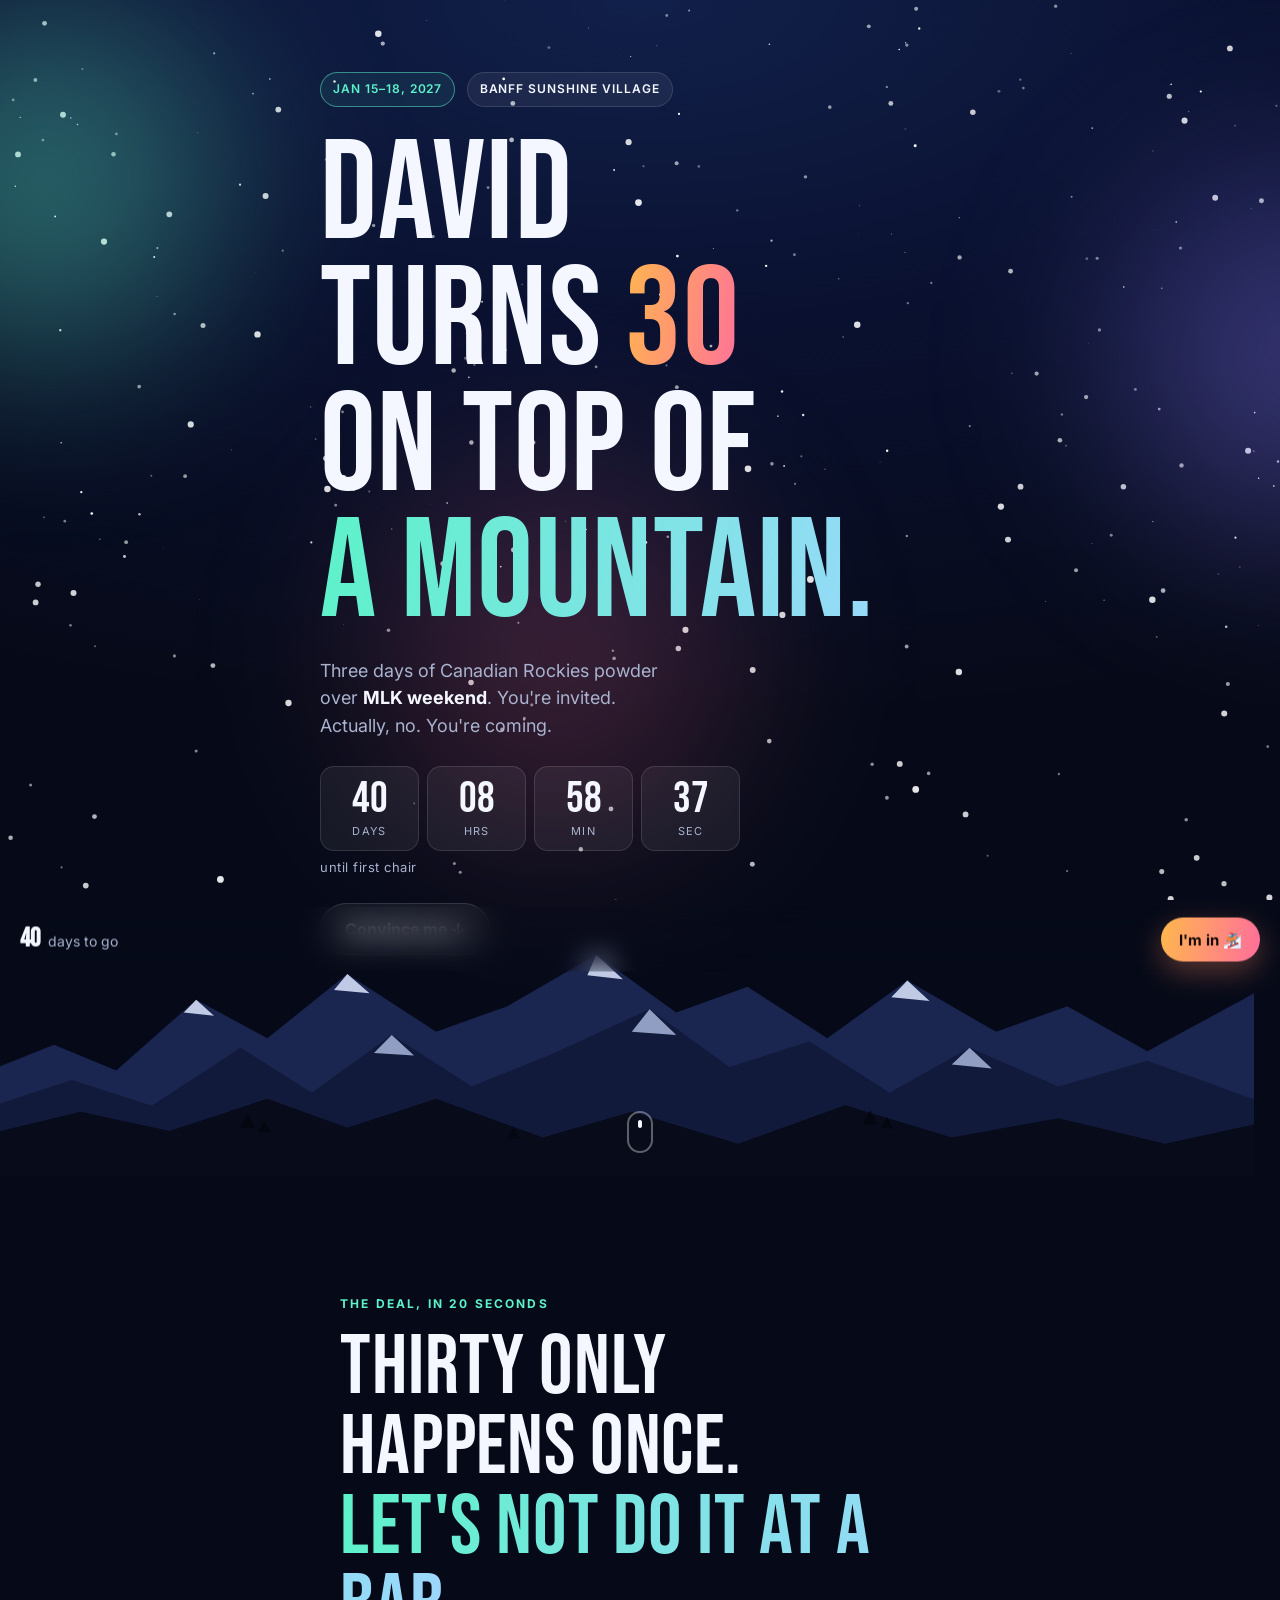
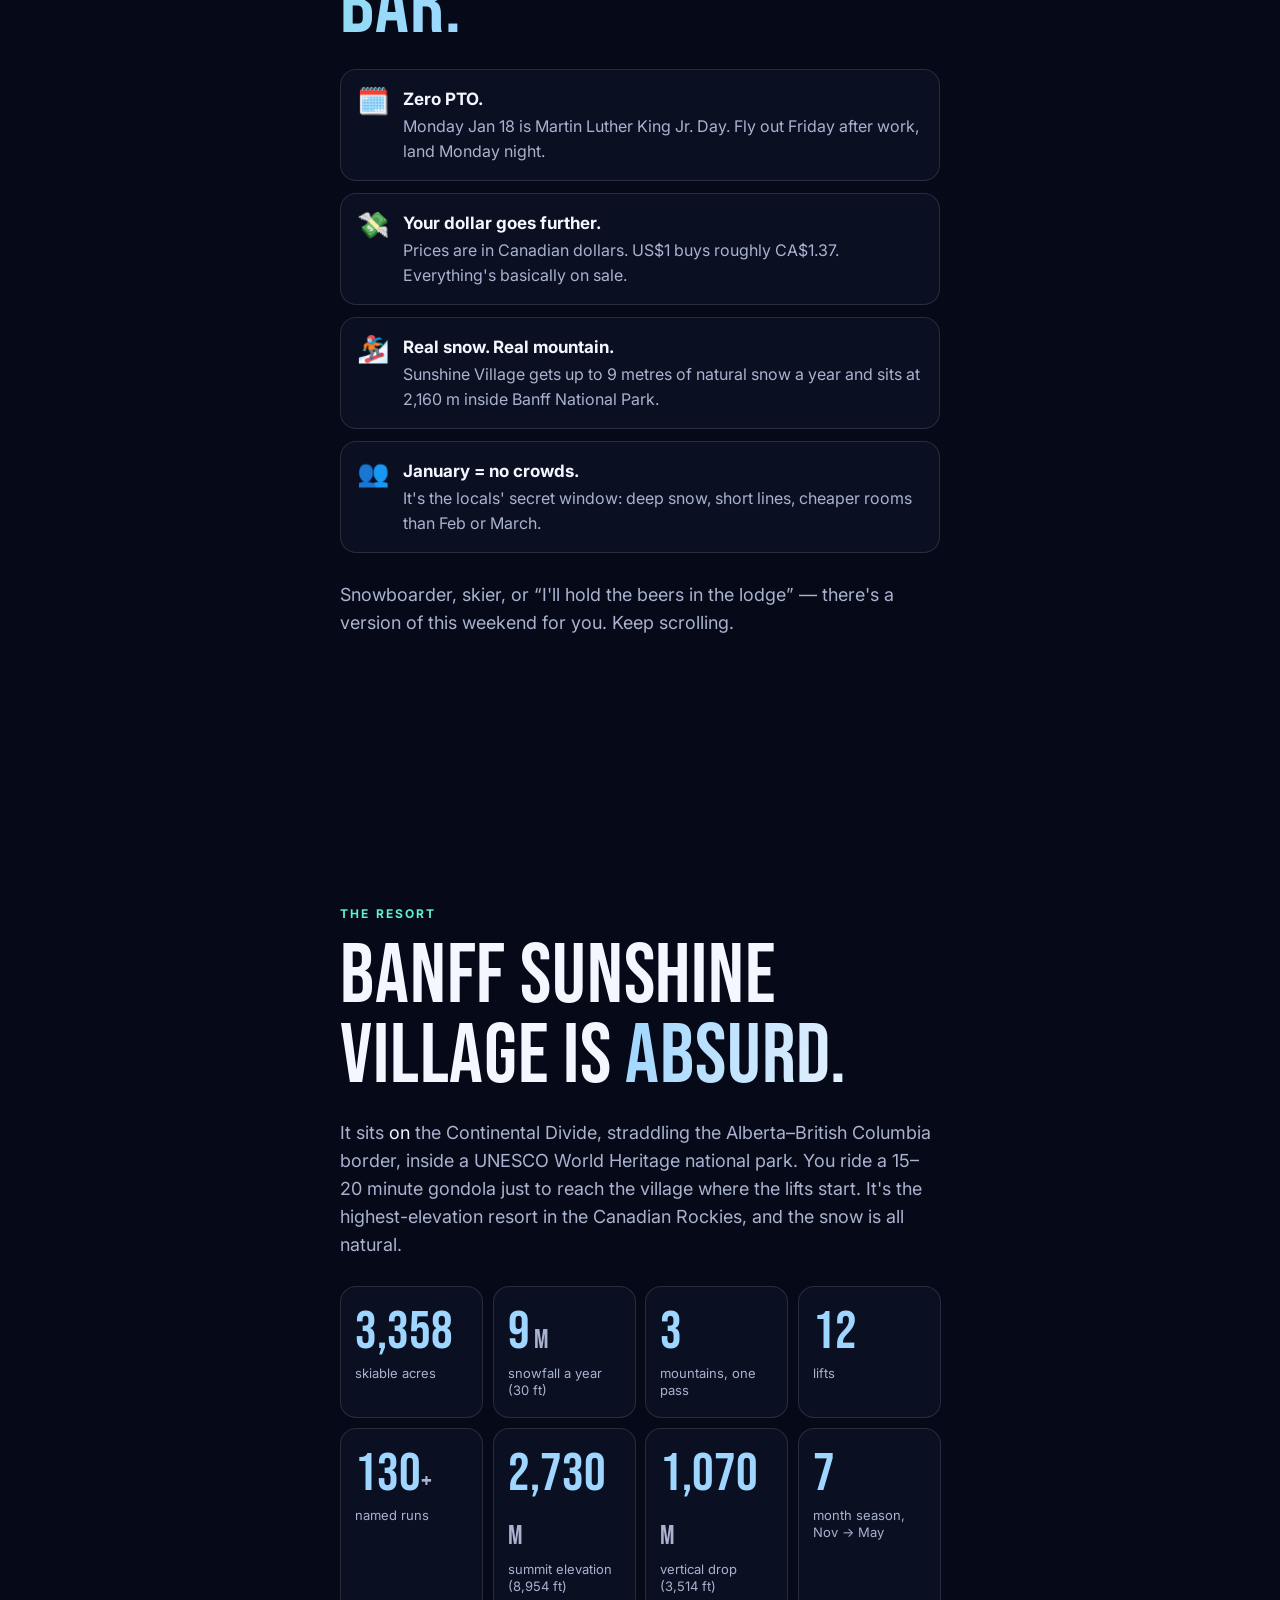
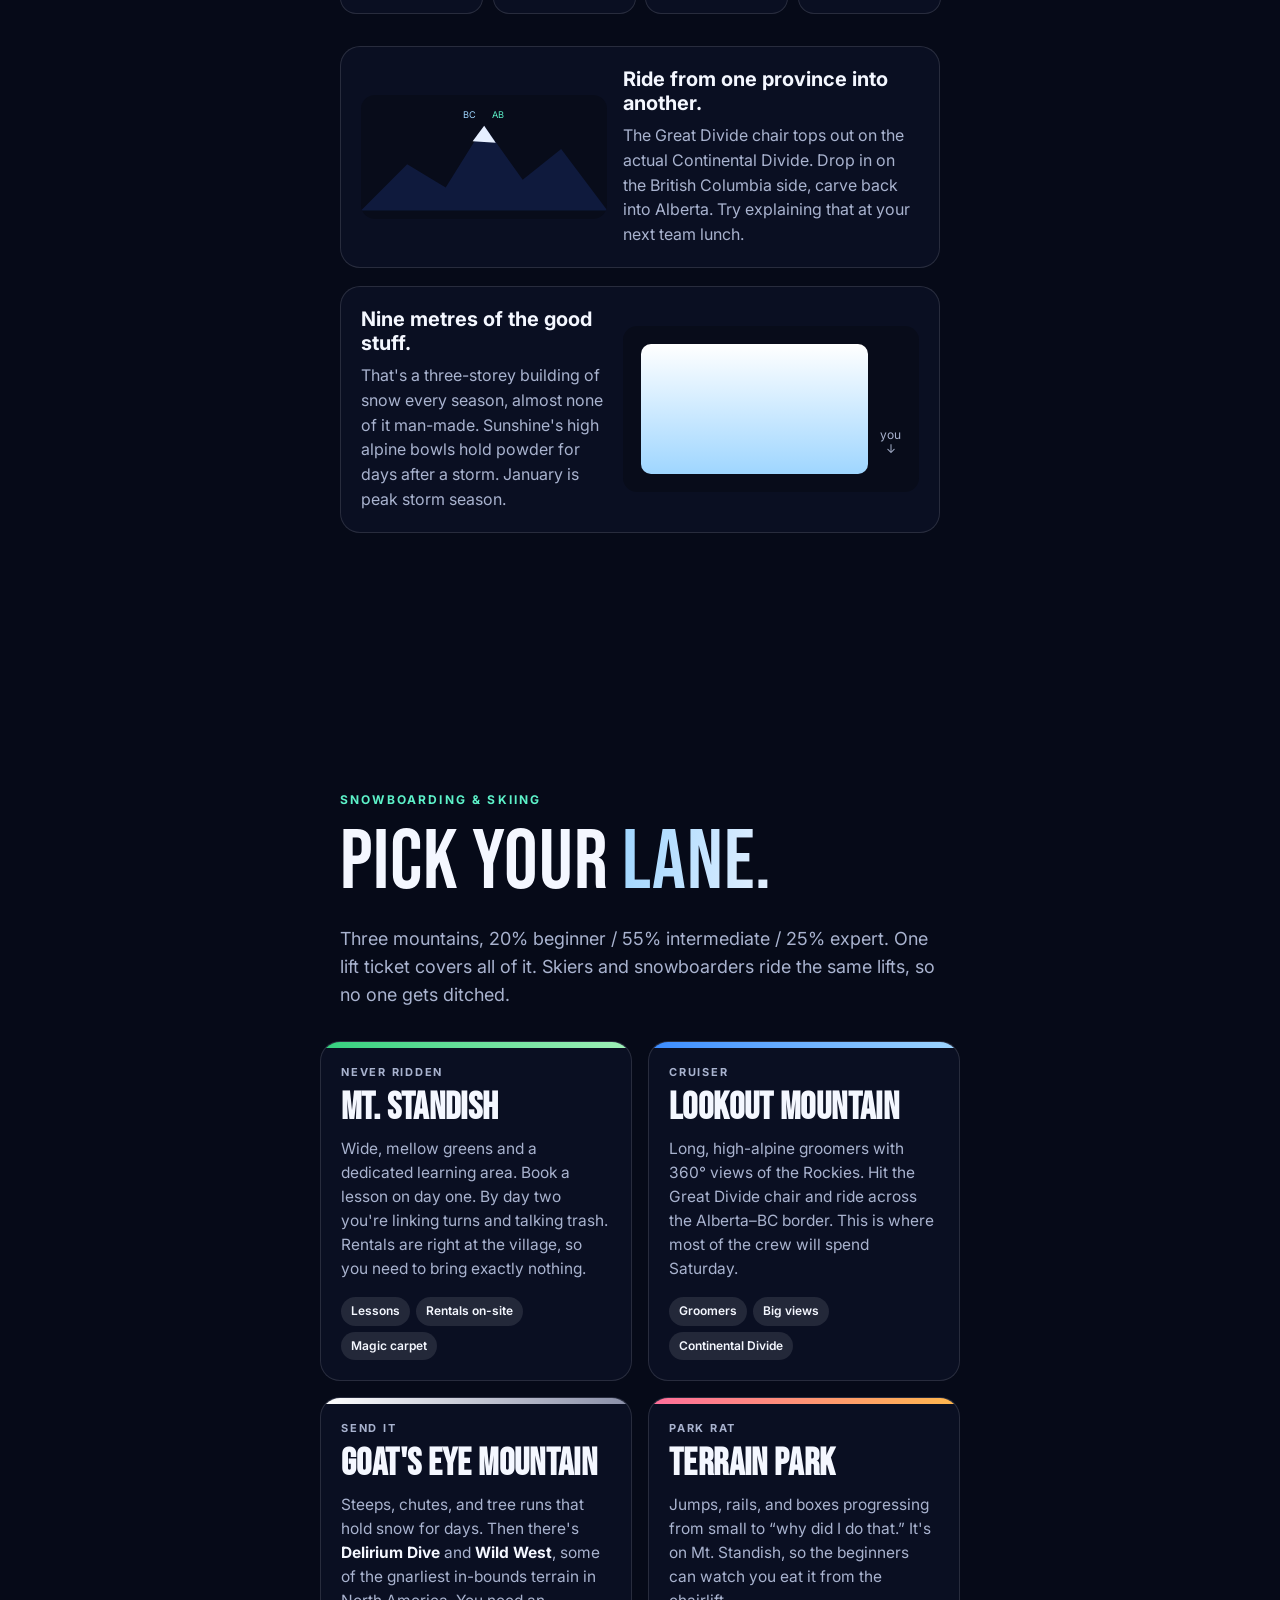
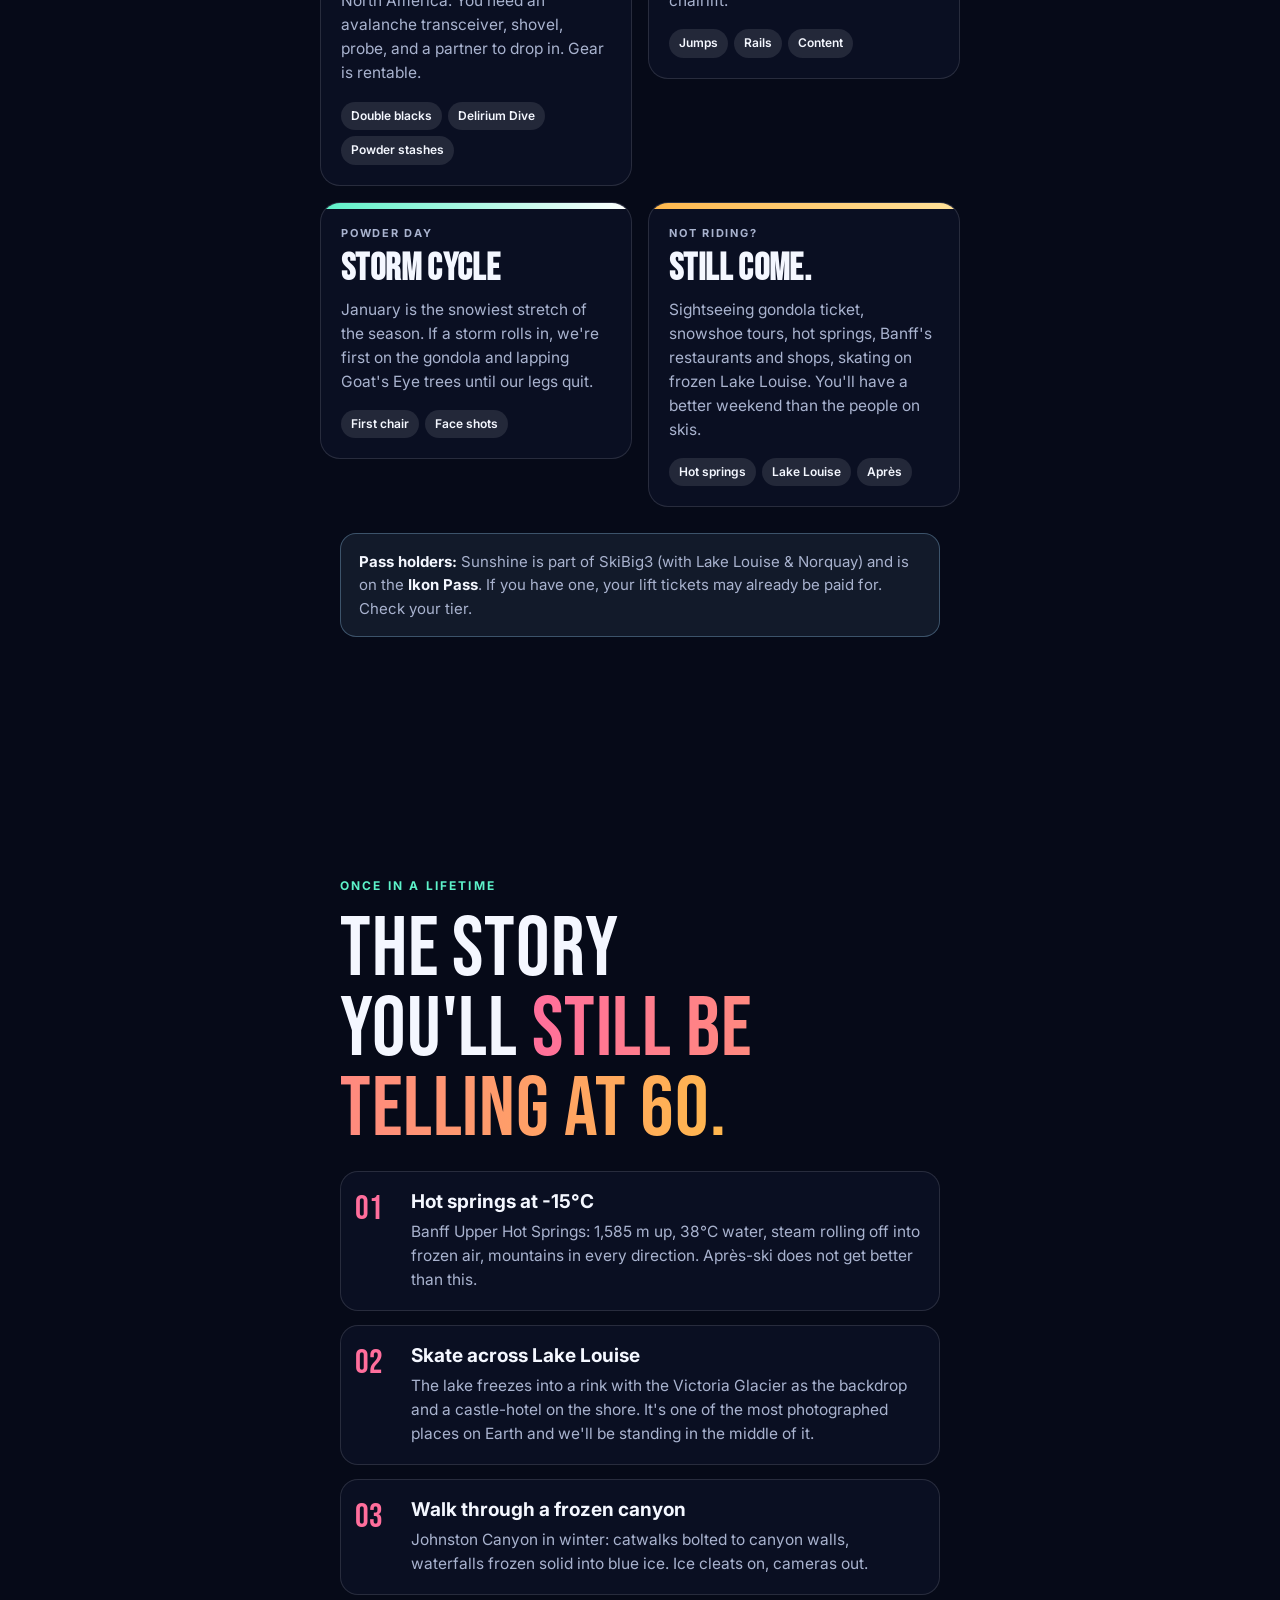
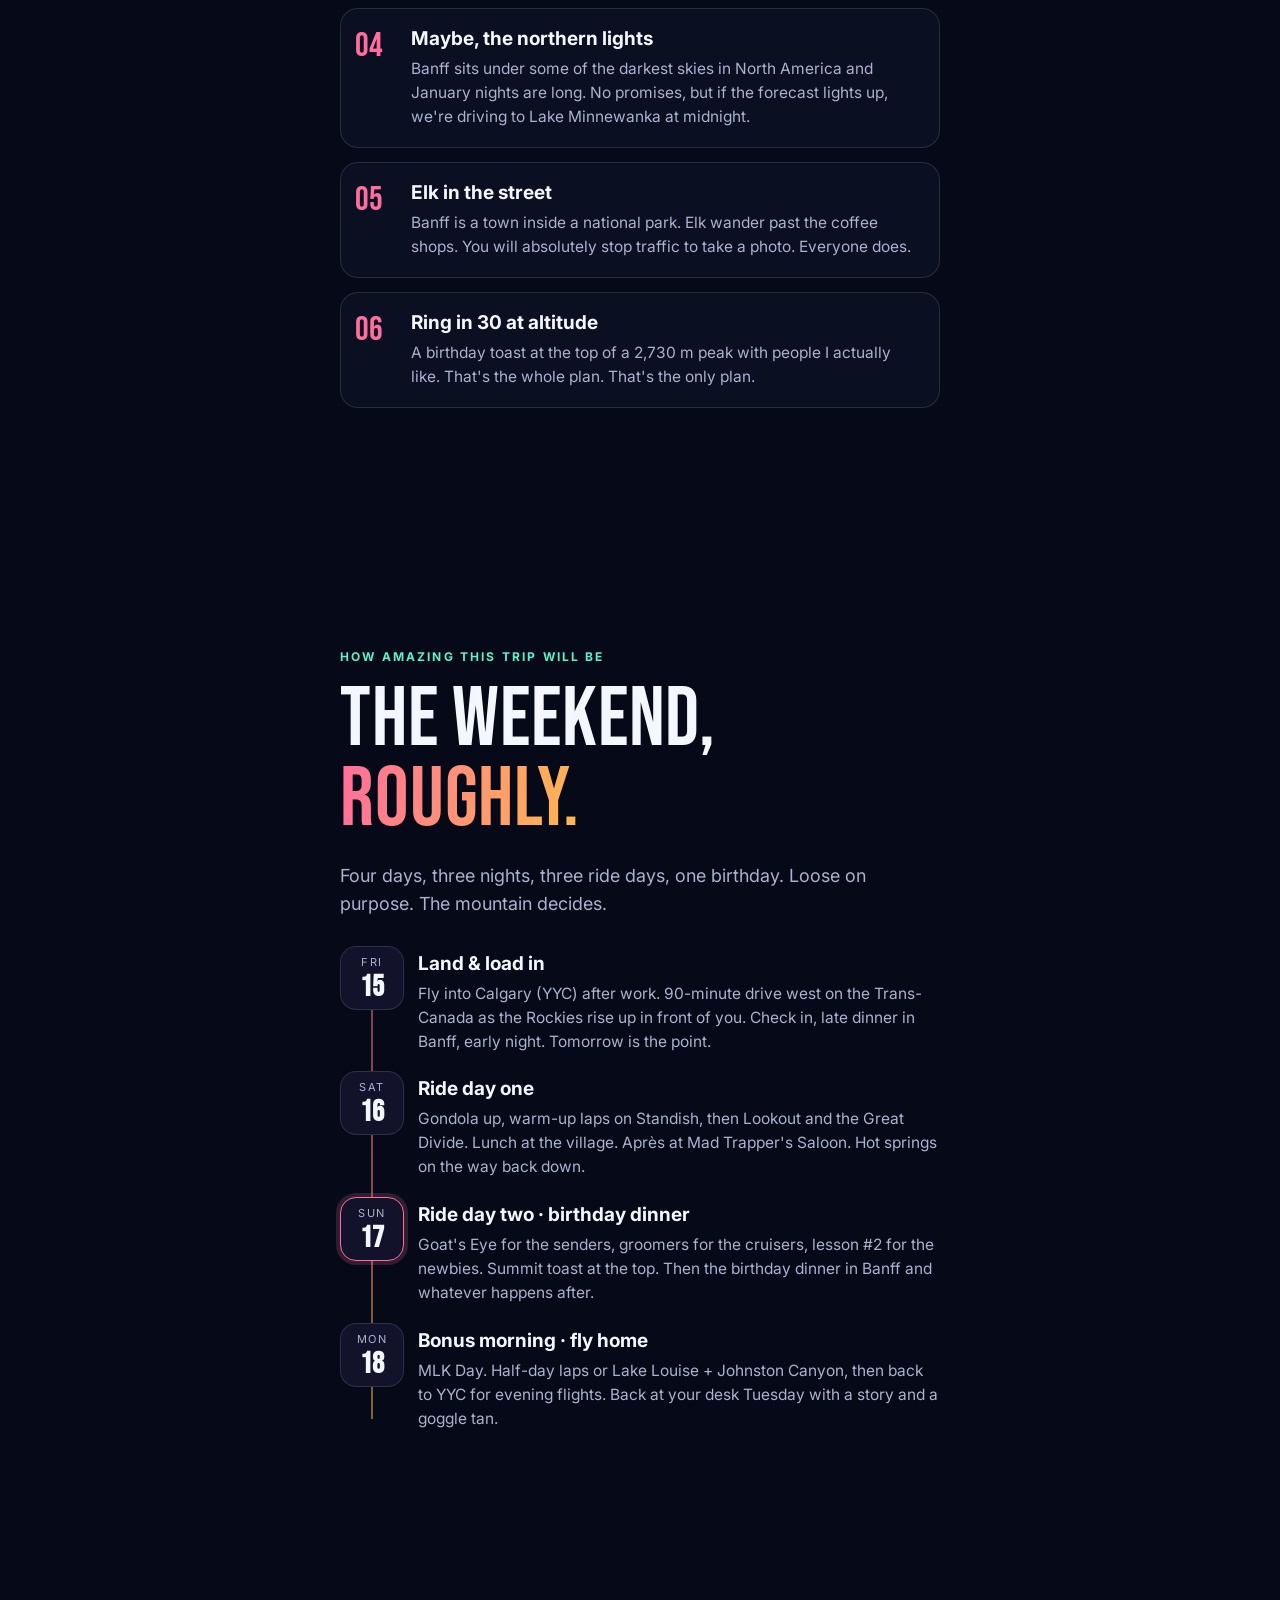
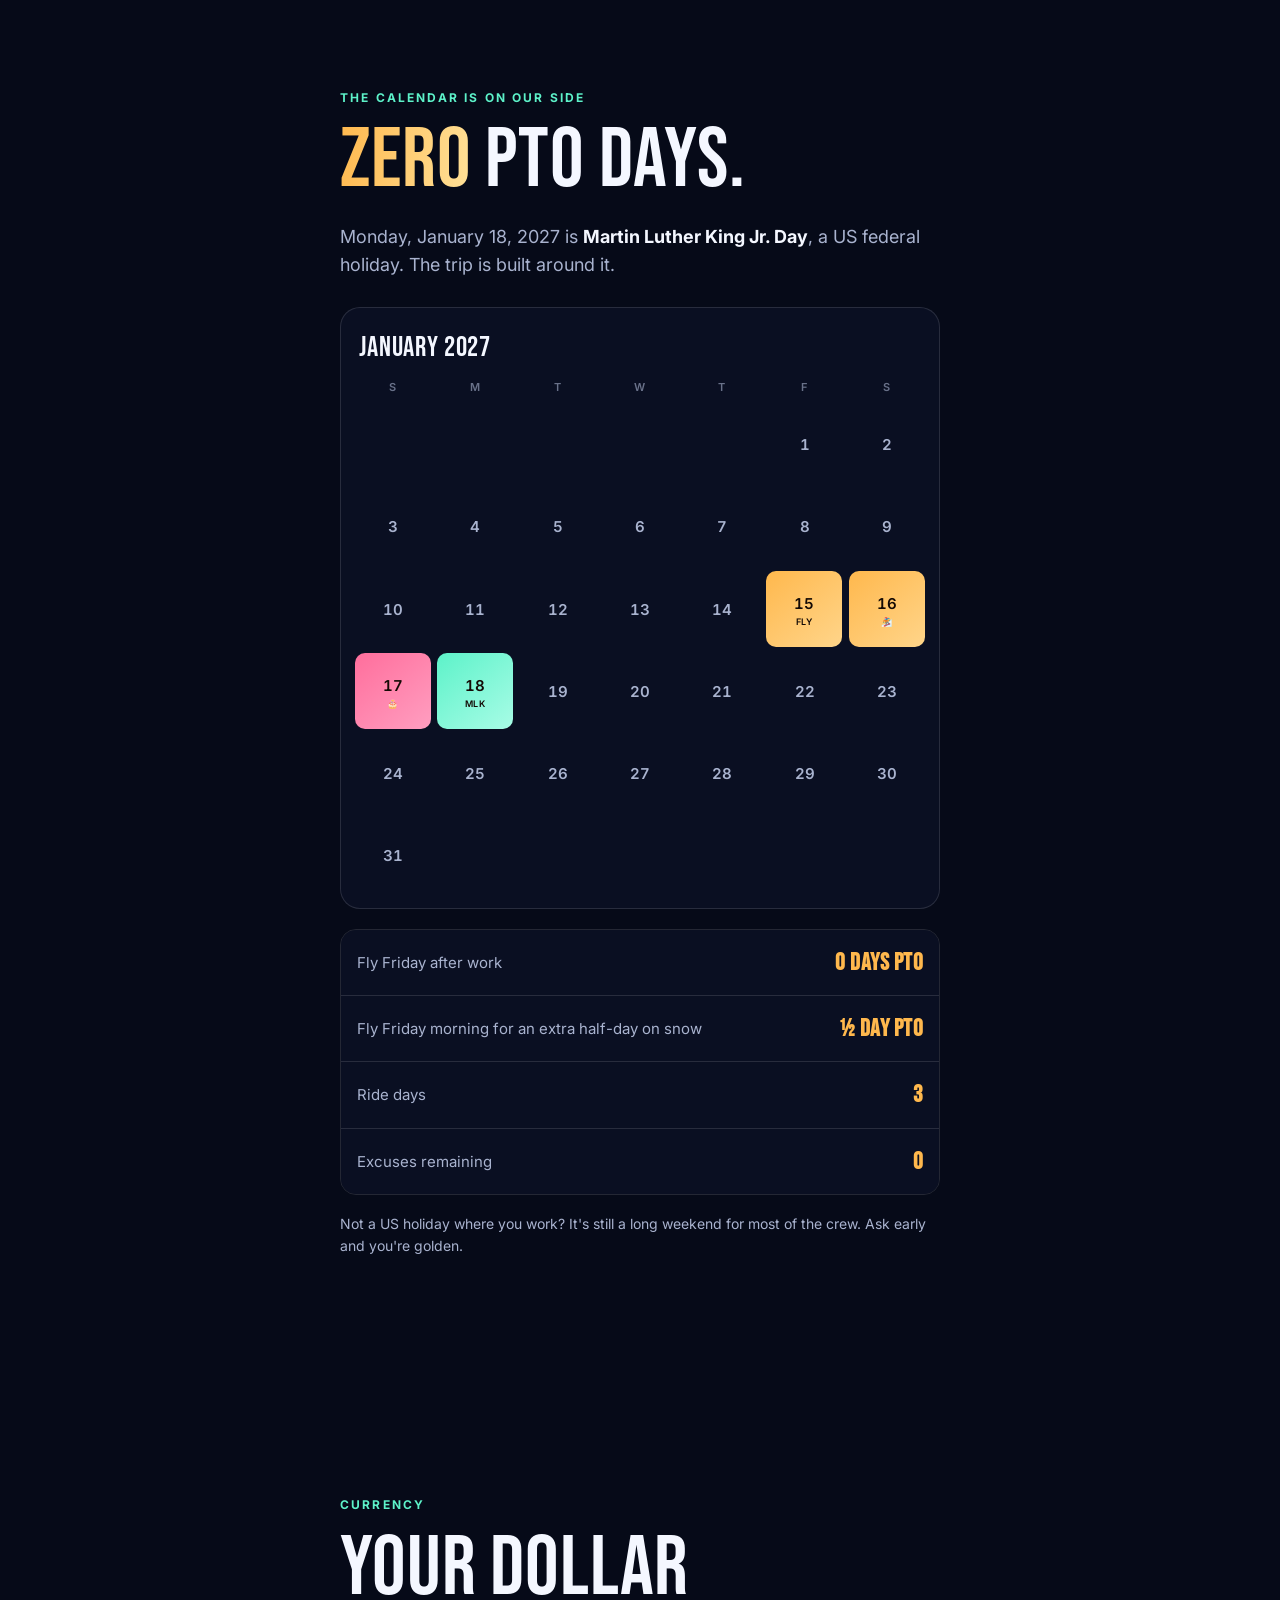
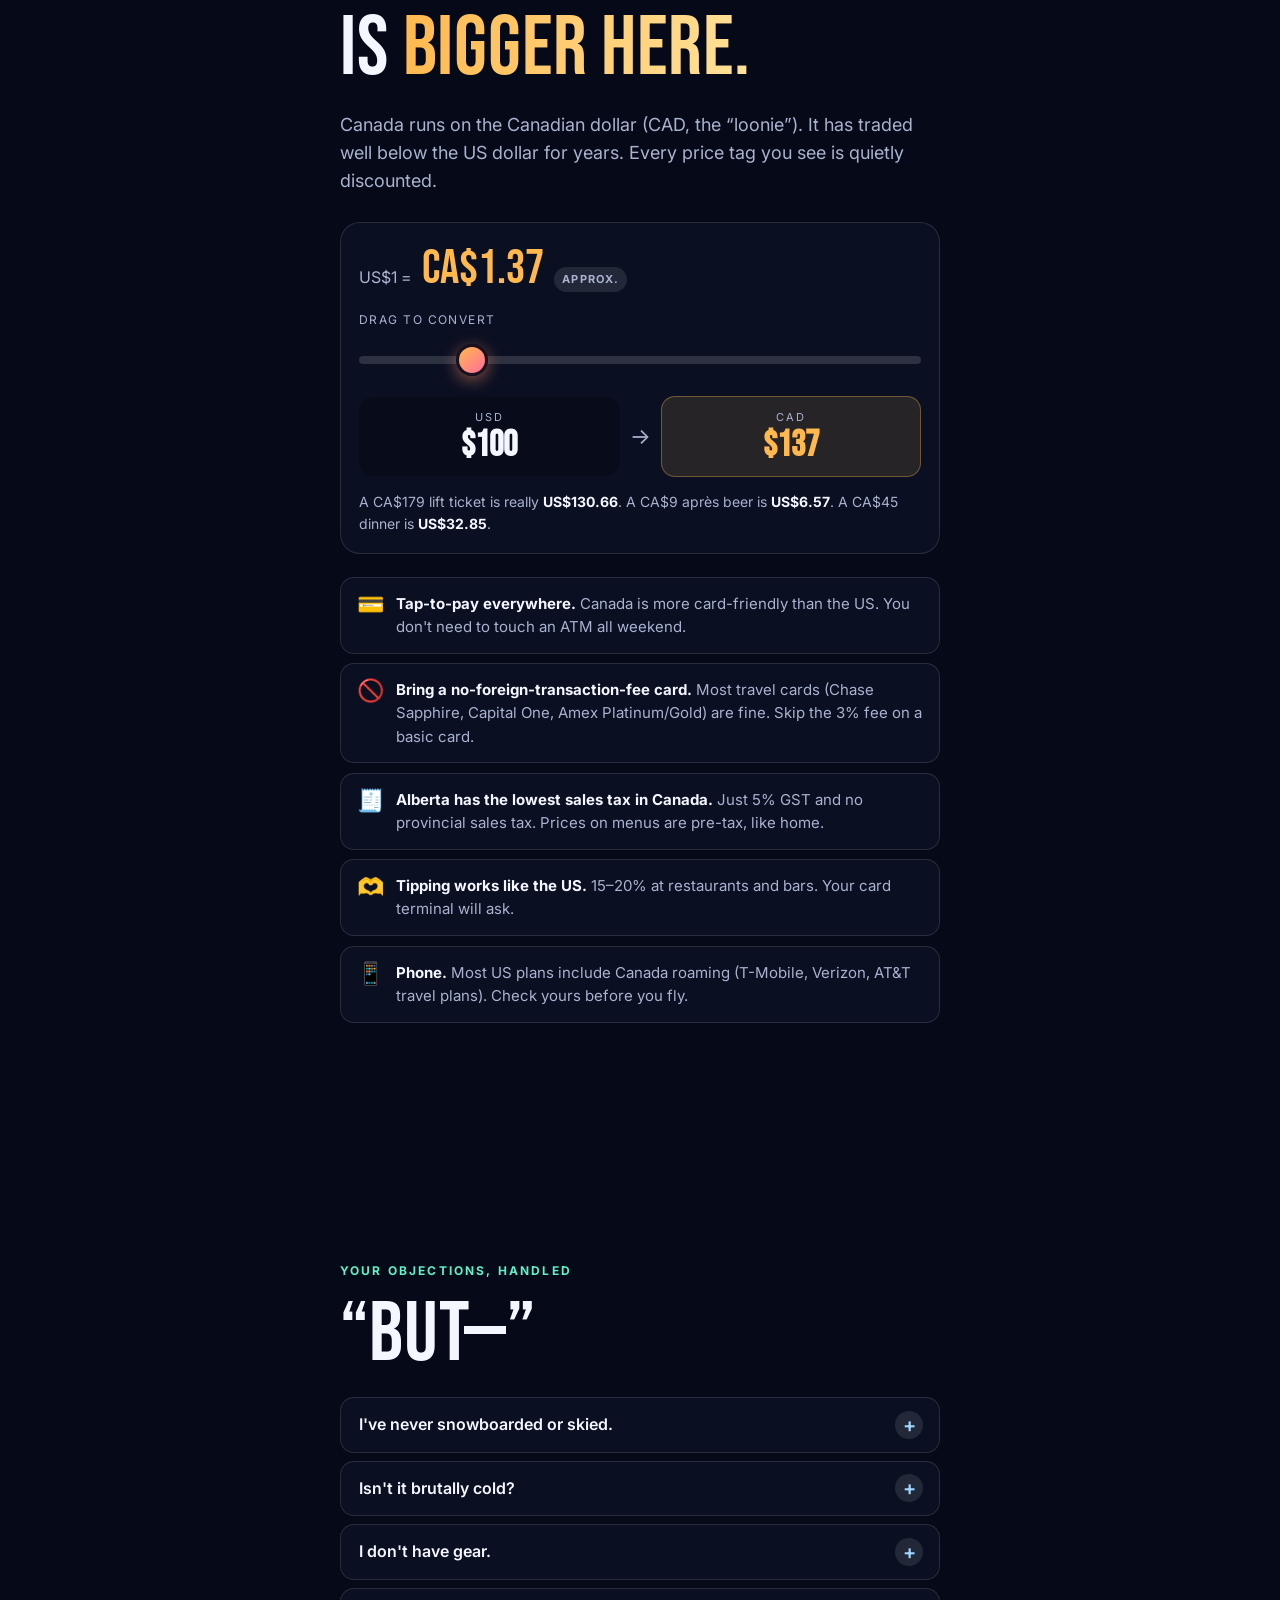
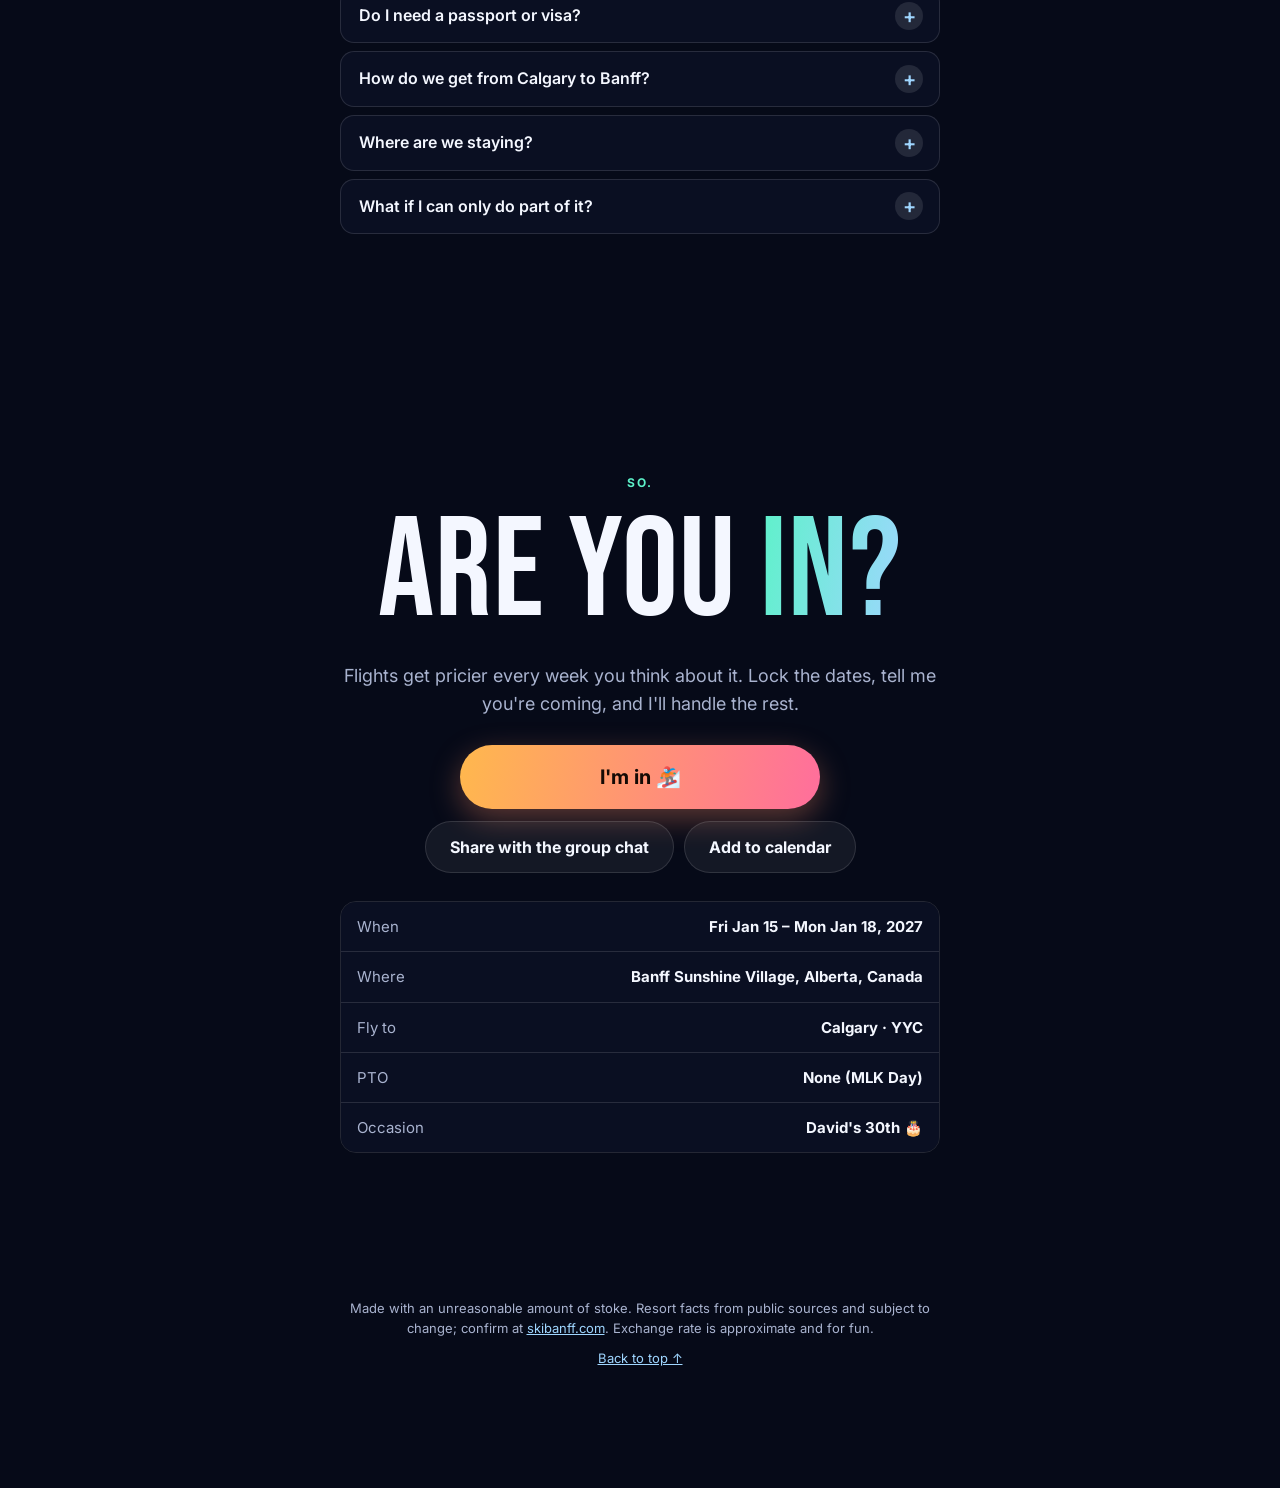
==== commit 5bf94b46: "Remove ballpark budget section Co-Authored-By: Claude Fable 5.1 <noreply@anthropic.com>" ====
--- a/index.html
+++ b/index.html
@@ -402,26 +402,6 @@
       </div>
     </section>
 
-    <!-- ============ BUDGET ============ -->
-    <section class="section section--budget" id="budget" data-scene="gold">
-      <div class="wrap">
-        <p class="eyebrow reveal">Ballpark budget</p>
-        <h2 class="display reveal" style="--d:.05s">What it <span class="grad grad--gold">roughly</span> costs.</h2>
-        <p class="lede reveal" style="--d:.1s">Per person, in US dollars, split-the-Airbnb style. Estimates, not quotes. Flights are the swing factor.</p>
-
-        <div class="budget reveal" style="--d:.1s">
-          <div class="budget__row"><span>Flights to Calgary (YYC)</span><span class="budget__amt">$250–600</span></div>
-          <div class="budget__row"><span>Lodging, 3 nights, shared</span><span class="budget__amt">$250–450</span></div>
-          <div class="budget__row"><span>Lift tickets, 3 days <small>(Ikon holders: $0)</small></span><span class="budget__amt">$330–400</span></div>
-          <div class="budget__row"><span>Rentals, 3 days <small>(skip if you own gear)</small></span><span class="budget__amt">$0–180</span></div>
-          <div class="budget__row"><span>Food, après, hot springs</span><span class="budget__amt">$200–300</span></div>
-          <div class="budget__row"><span>Car share / shuttle</span><span class="budget__amt">$60–120</span></div>
-          <div class="budget__row budget__row--total"><span>All in</span><span class="budget__amt">~$1,100–2,000</span></div>
-        </div>
-        <p class="fine reveal" style="--d:.15s">Lift tickets are cheaper bought online in advance than at the window. Lodging gets cheaper the more of us there are. Book flights early. January fares are reasonable but MLK weekend fills up.</p>
-      </div>
-    </section>
-
     <!-- ============ FAQ / OBJECTIONS ============ -->
     <section class="section section--faq" id="faq" data-scene="night">
       <div class="wrap">
--- a/styles.css
+++ b/styles.css
@@ -459,18 +459,6 @@
 .tip__icon { font-size: 22px; line-height: 1; margin-top: 1px; flex: 0 0 auto; }
 .tip strong { color: var(--ink); }
 
-/* ---------- BUDGET ---------- */
-.budget { border-radius: 16px; overflow: hidden; border: 1px solid var(--line); }
-.budget__row {
-  display: flex; justify-content: space-between; align-items: center; gap: 12px;
-  padding: 14px 16px; background: var(--card); font-size: 15px; color: var(--muted);
-}
-.budget__row small { display: block; font-size: 12px; opacity: 0.8; }
-.budget__row + .budget__row { border-top: 1px solid var(--line); }
-.budget__amt { font-variant-numeric: tabular-nums; font-weight: 700; color: var(--ink); white-space: nowrap; }
-.budget__row--total { background: rgba(255,184,77,0.12); color: var(--ink); }
-.budget__row--total .budget__amt { font-family: var(--display); font-size: 26px; color: var(--gold); }
-
 /* ---------- FAQ ---------- */
 .faq { display: grid; gap: 8px; }
 .faq__item { border-radius: 14px; background: var(--card); border: 1px solid var(--line); overflow: hidden; }
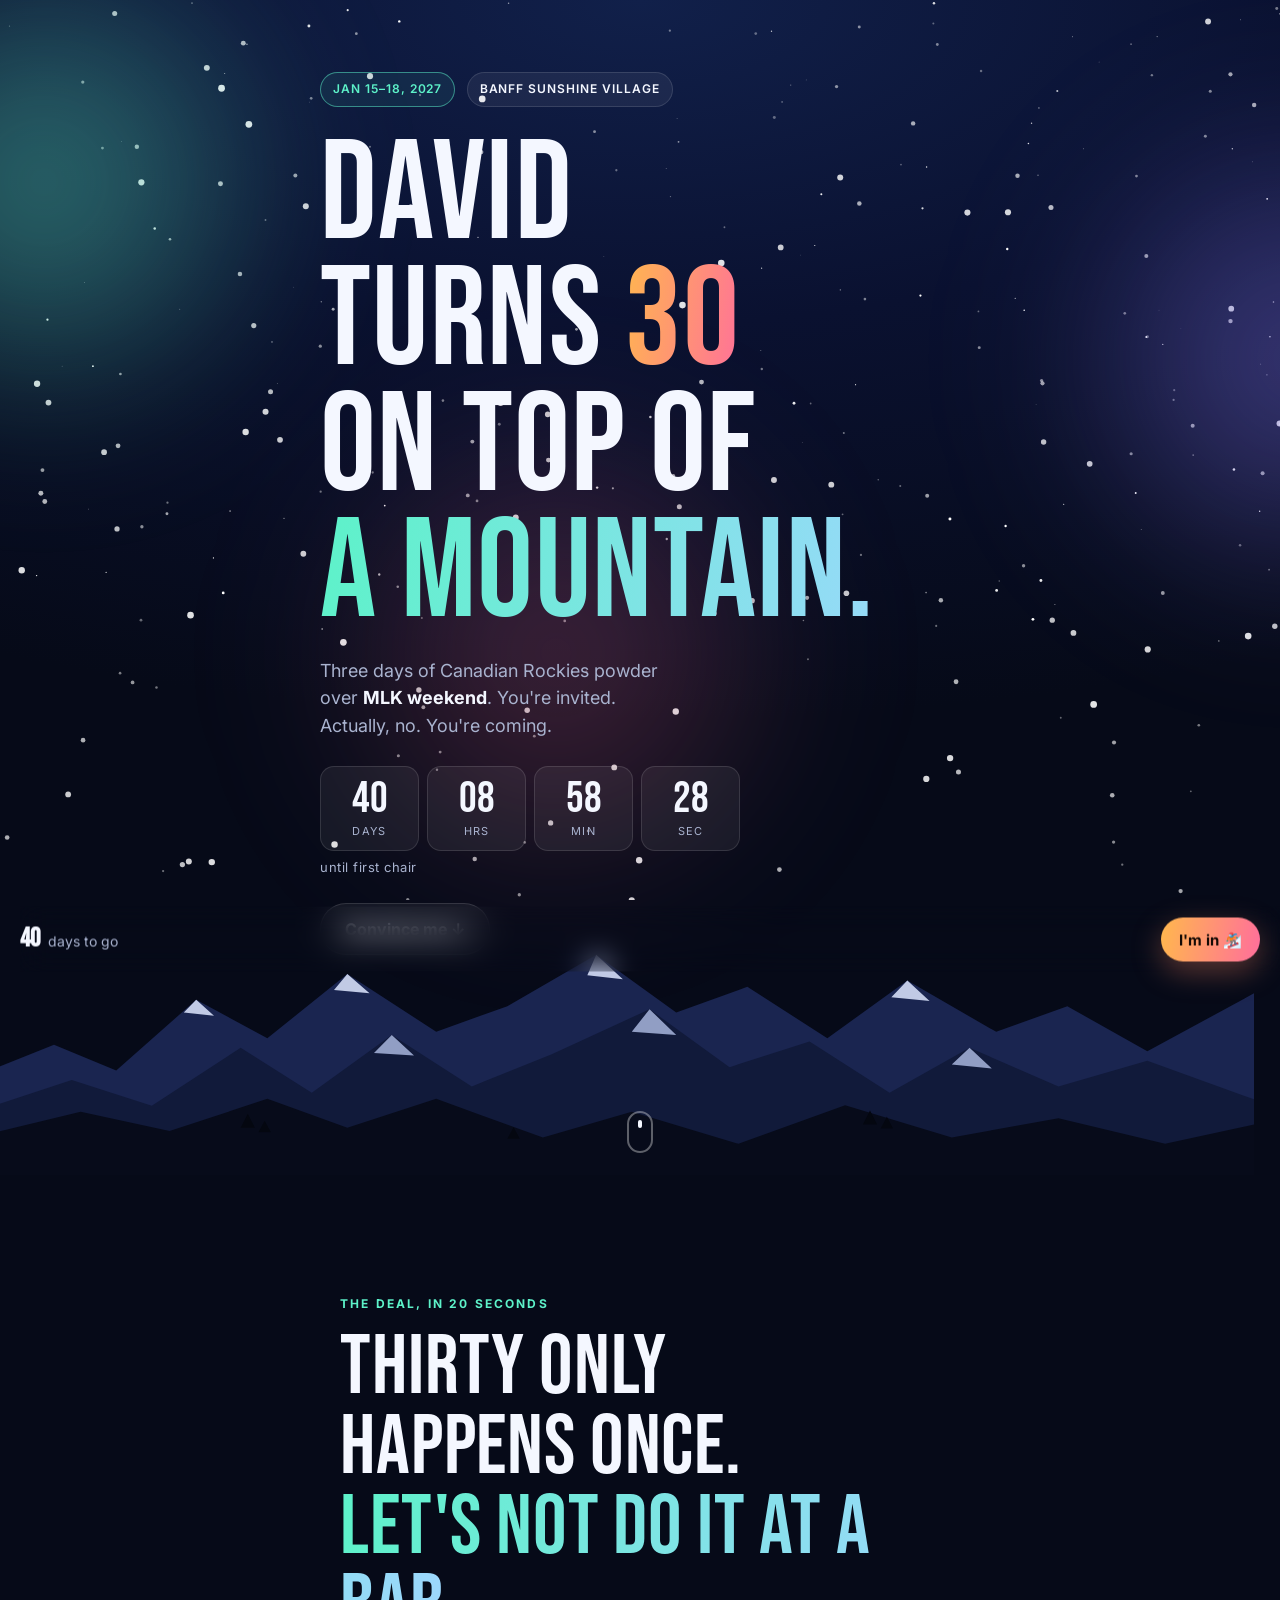
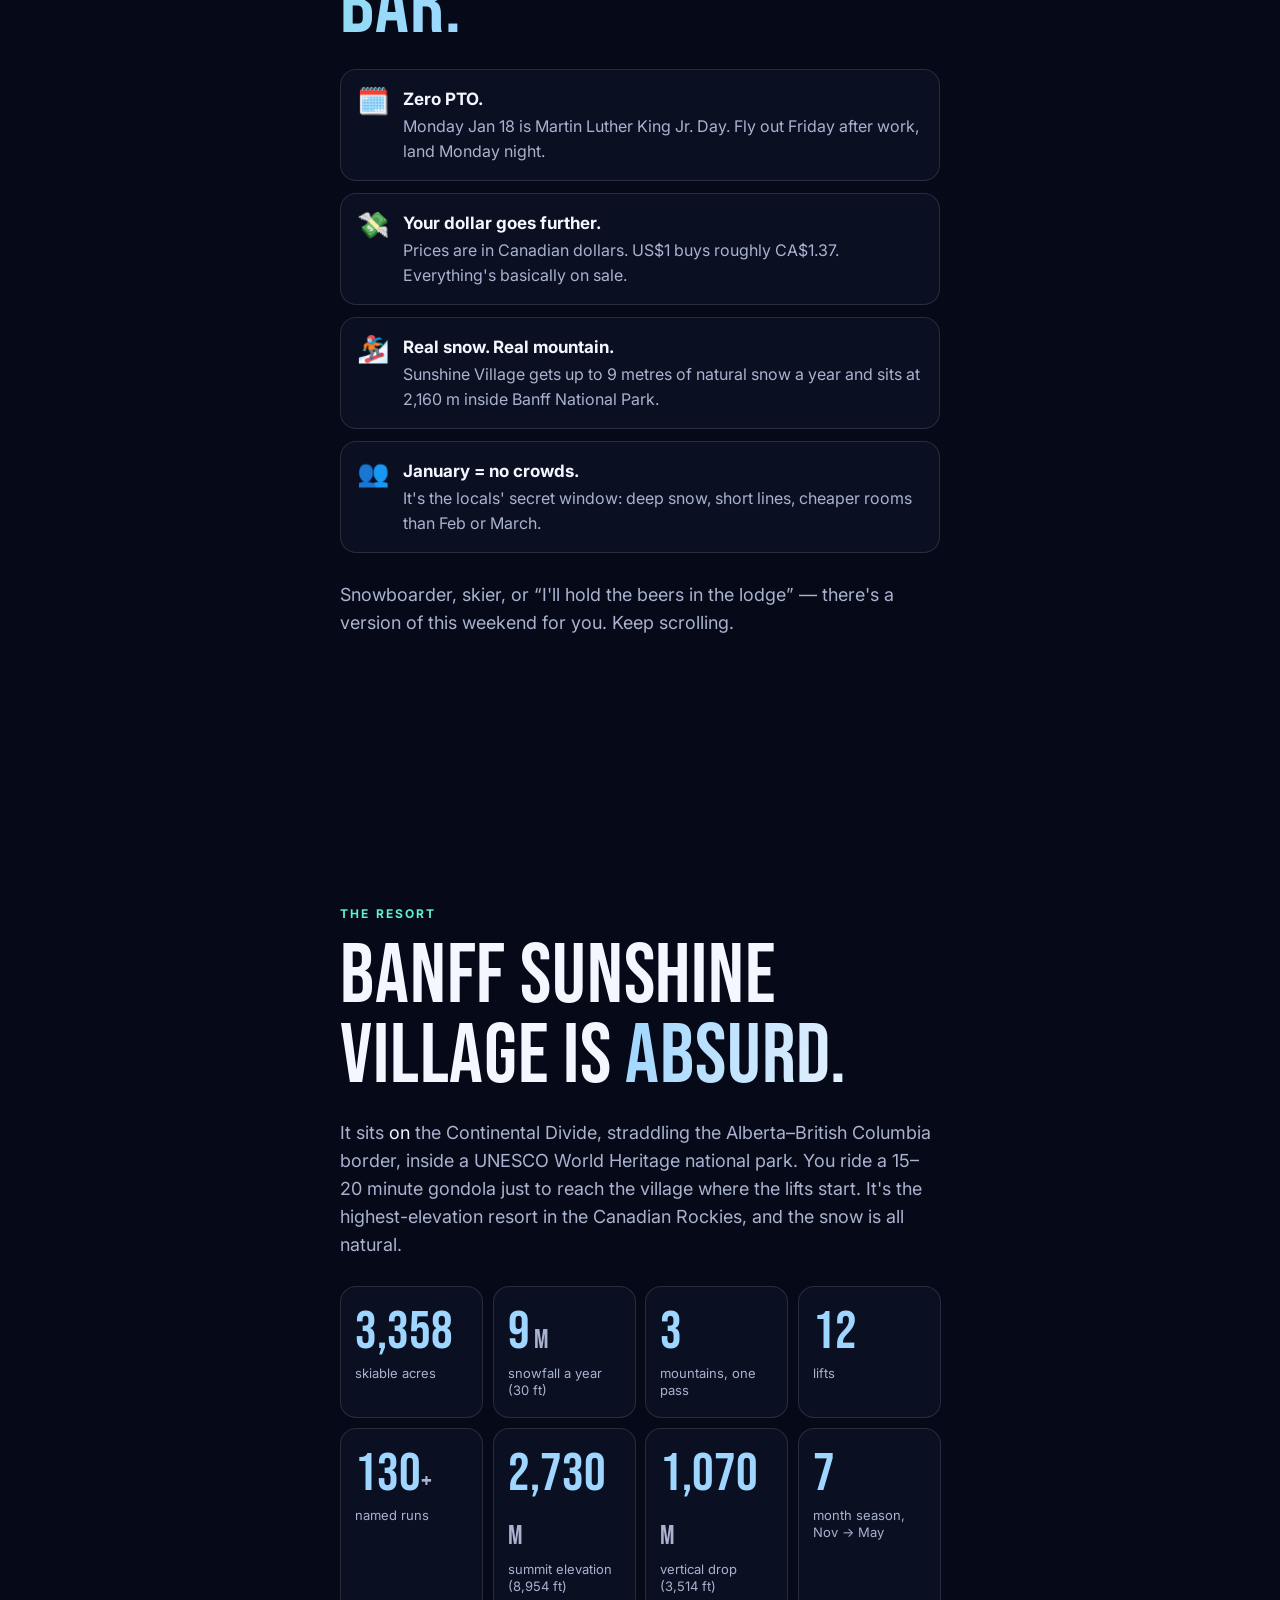
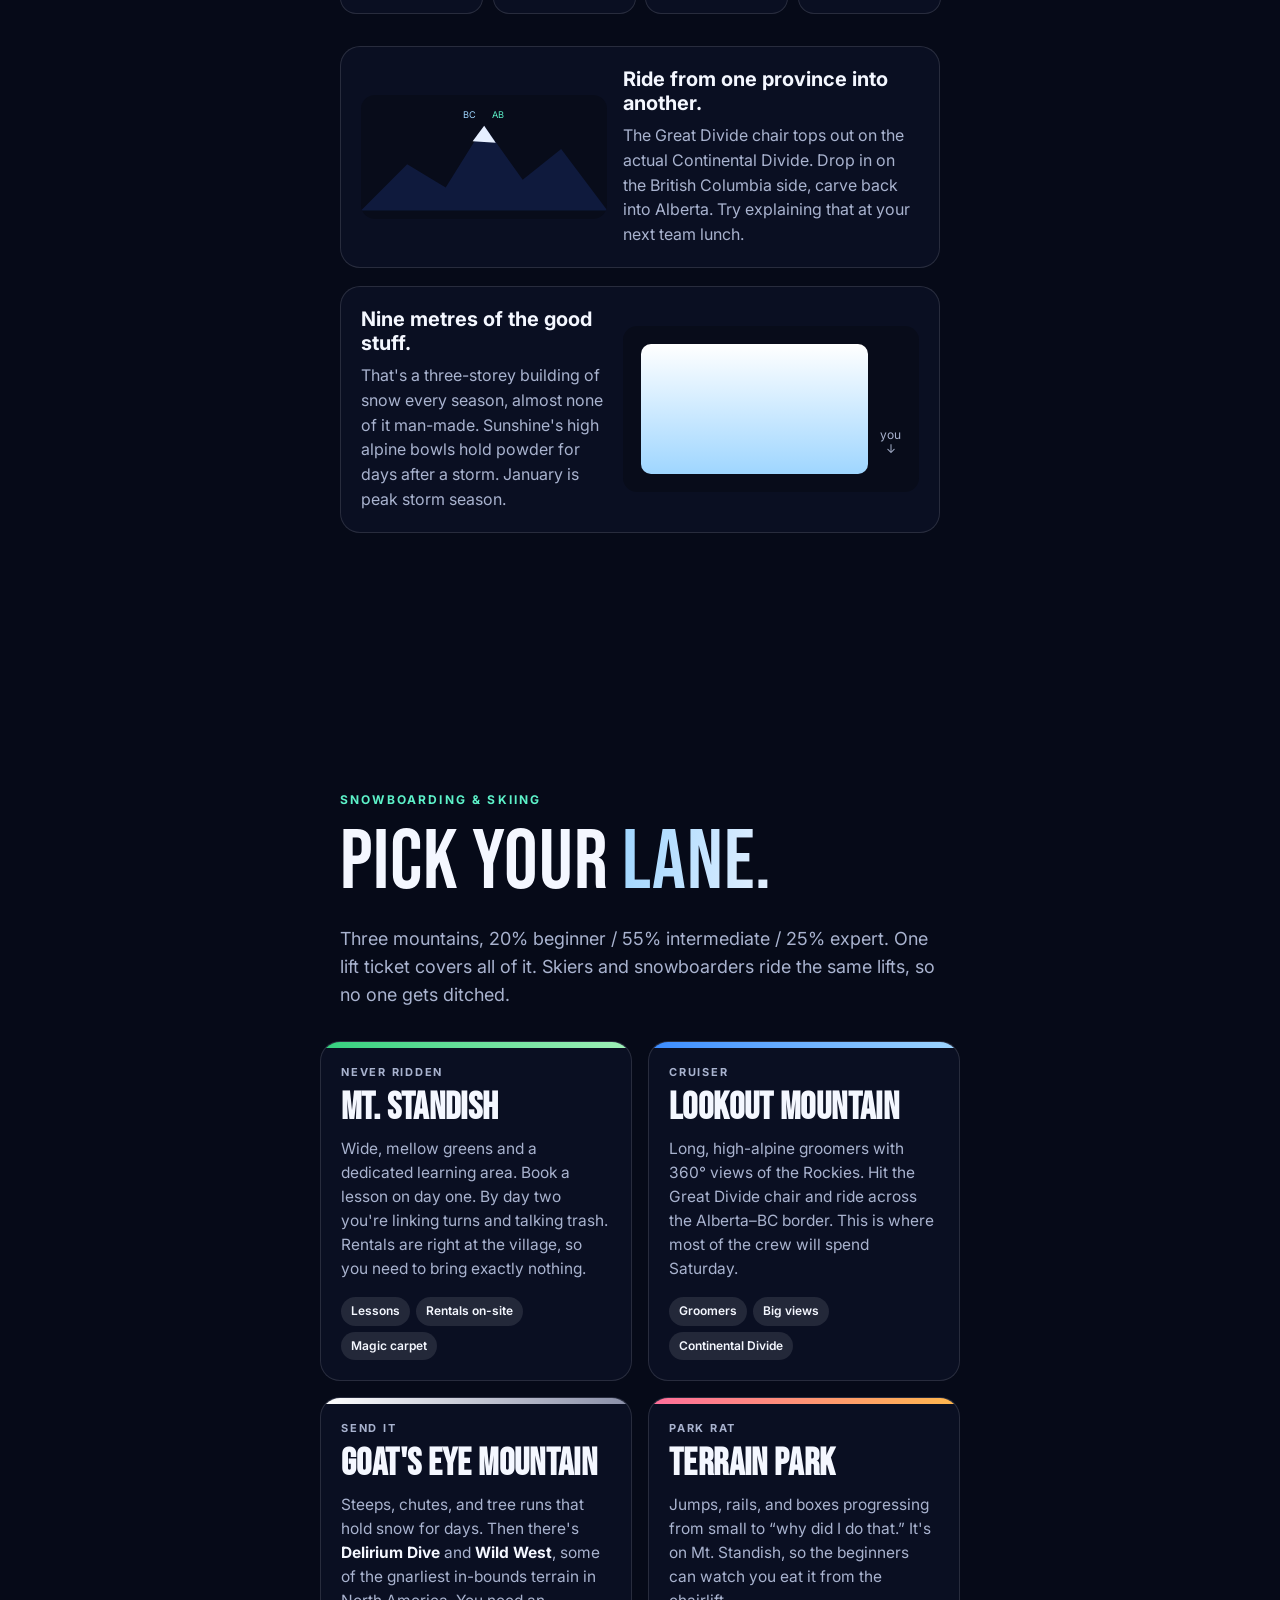
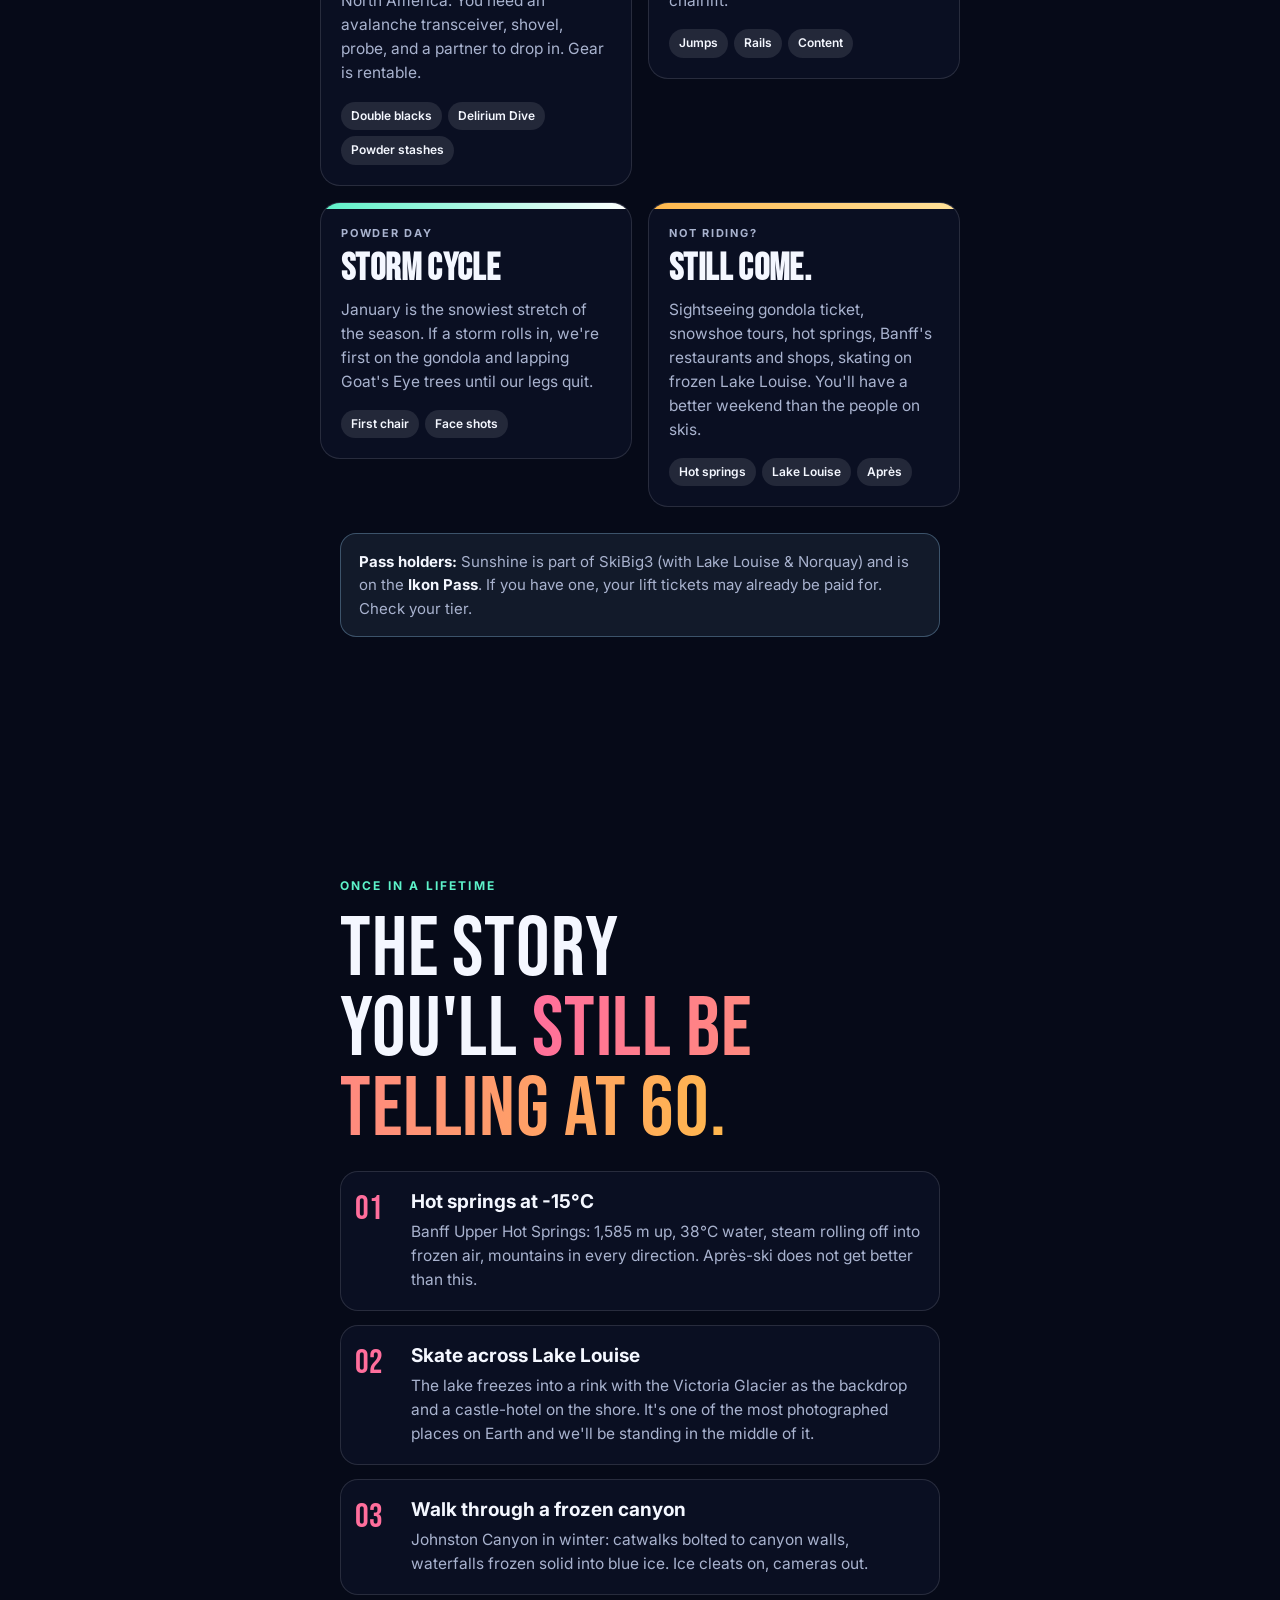
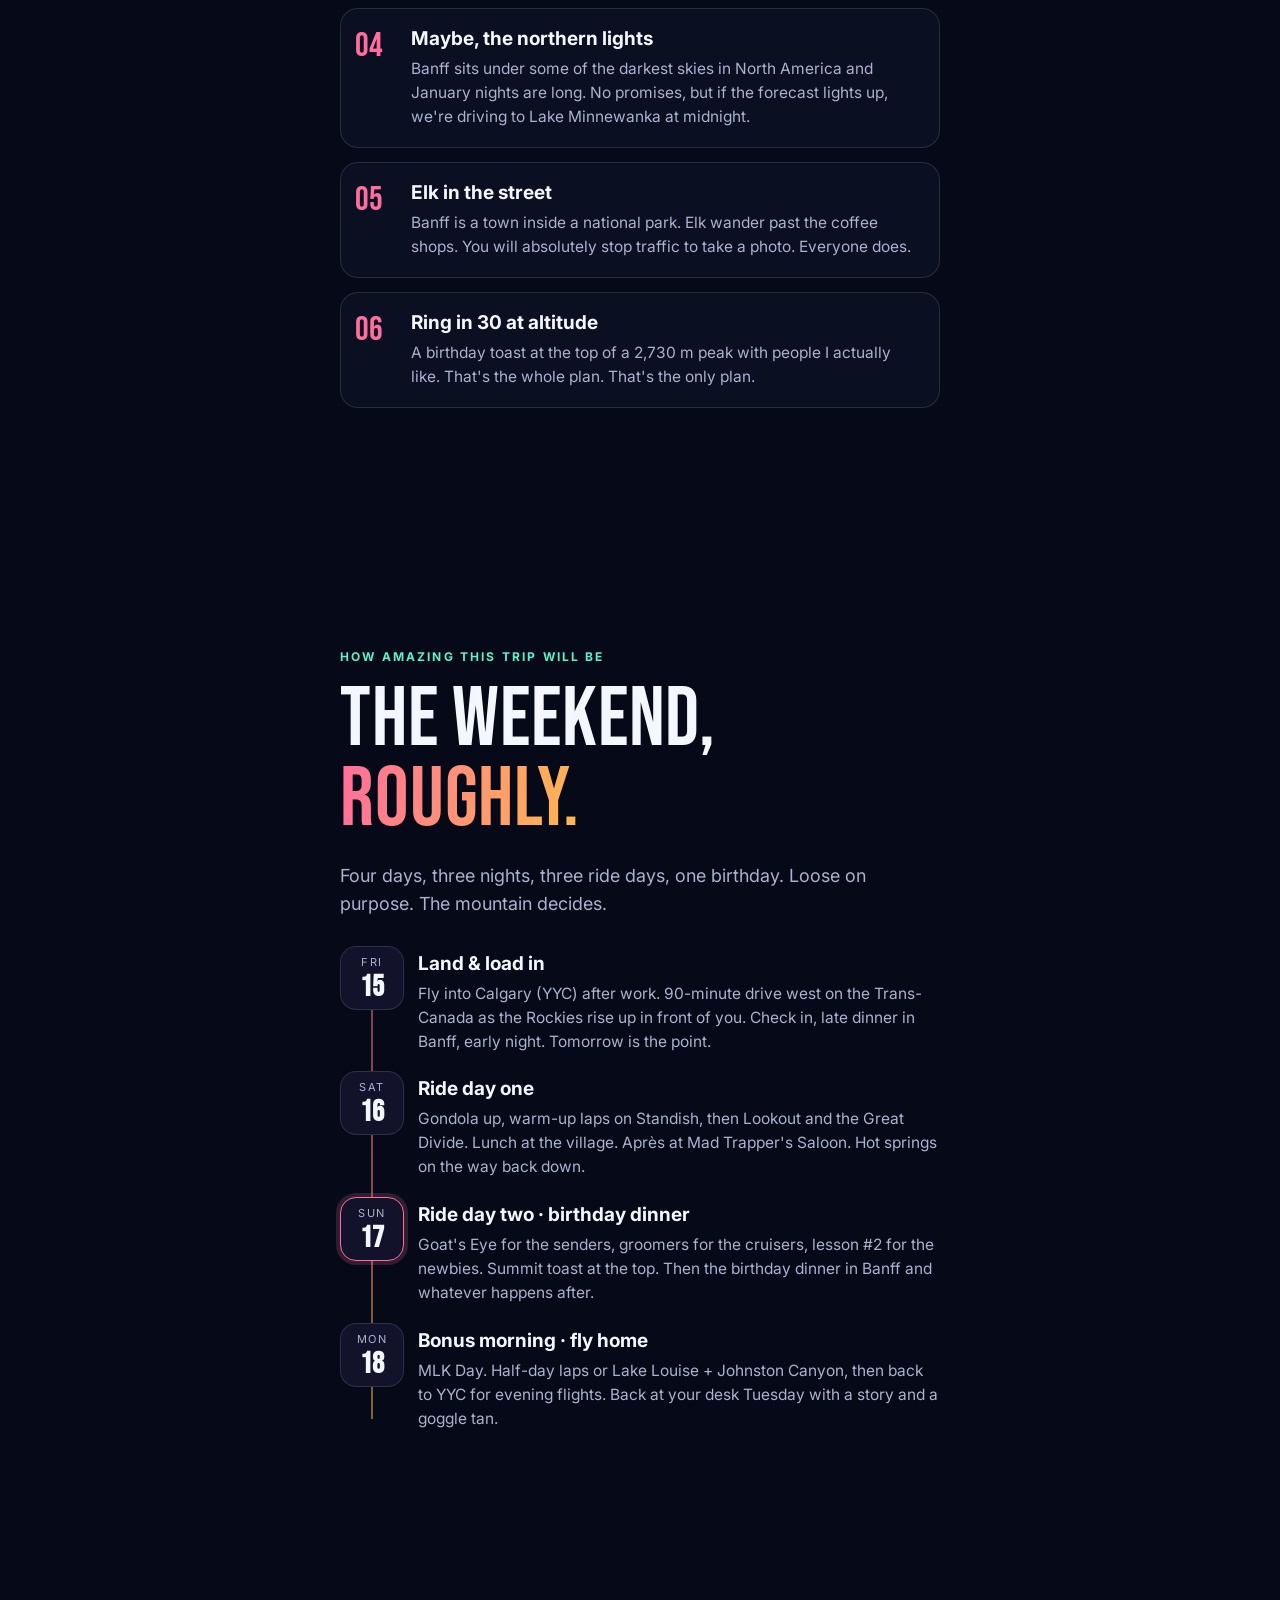
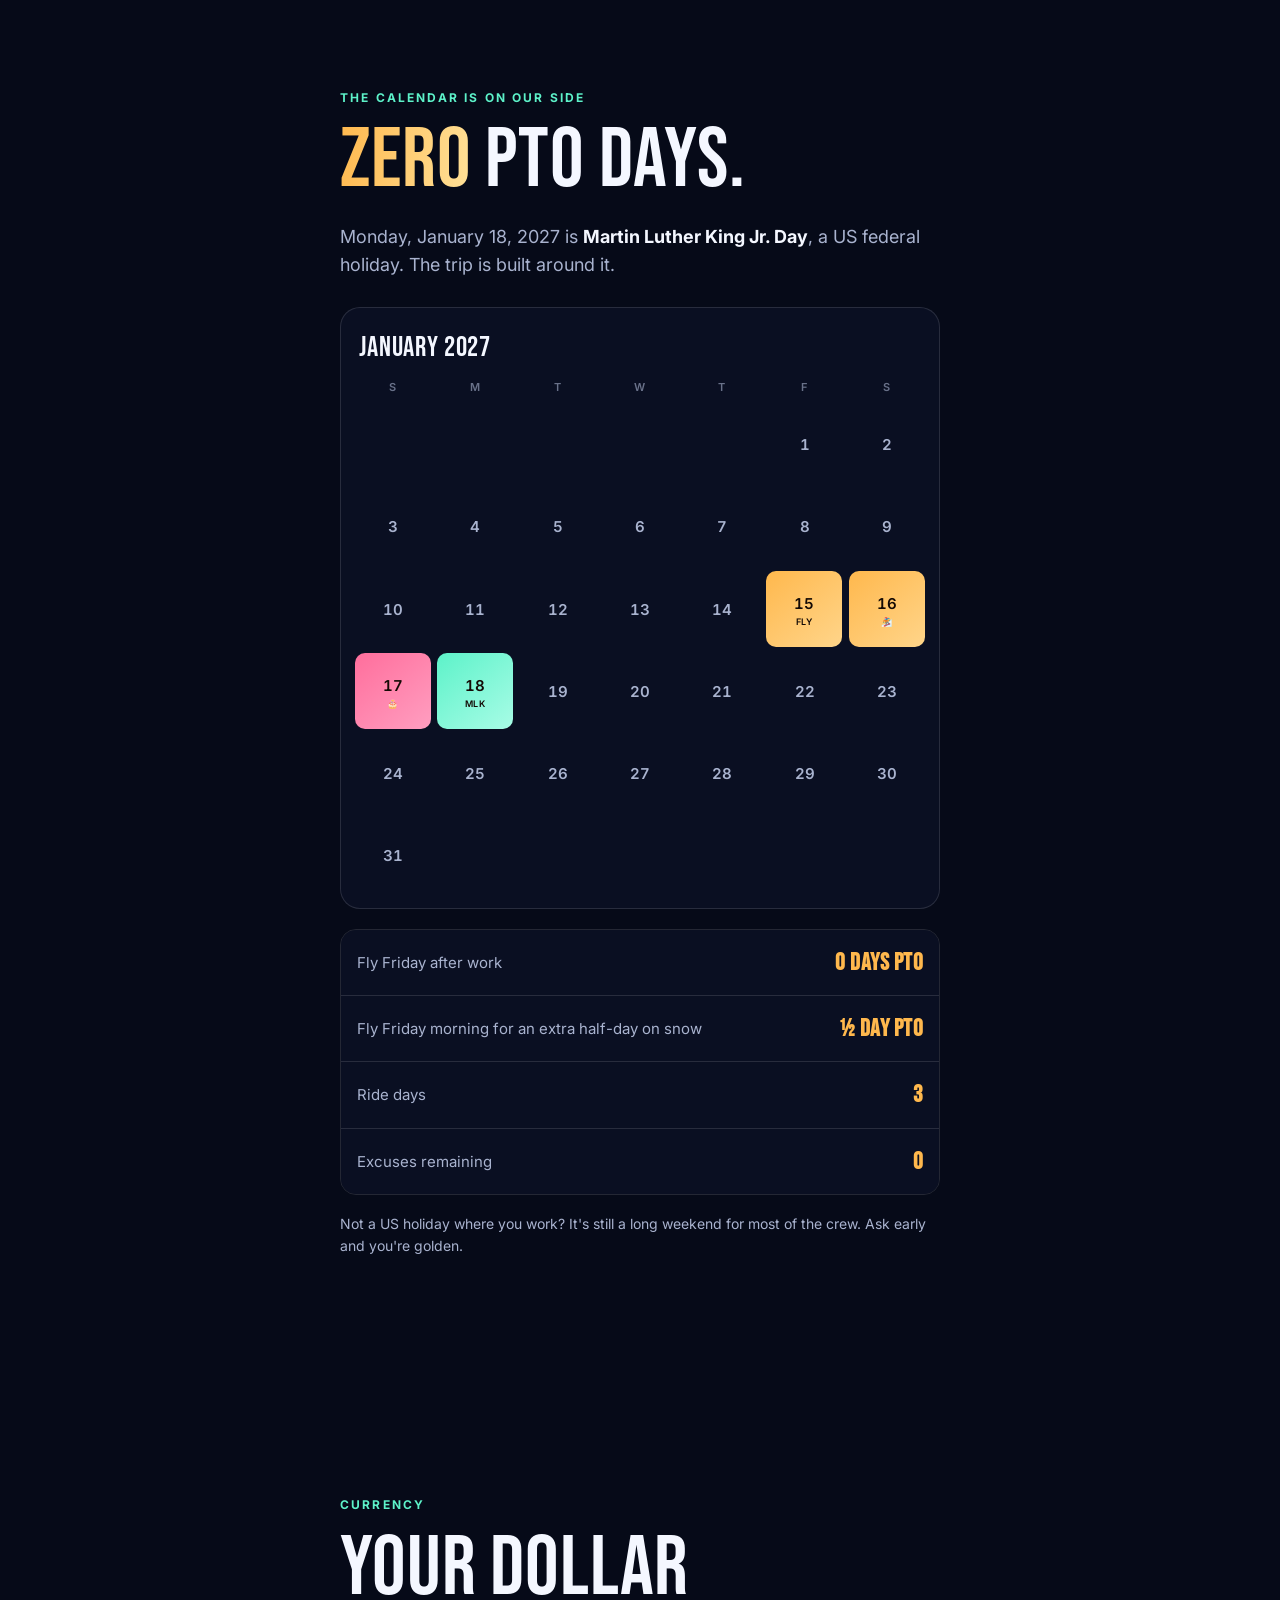
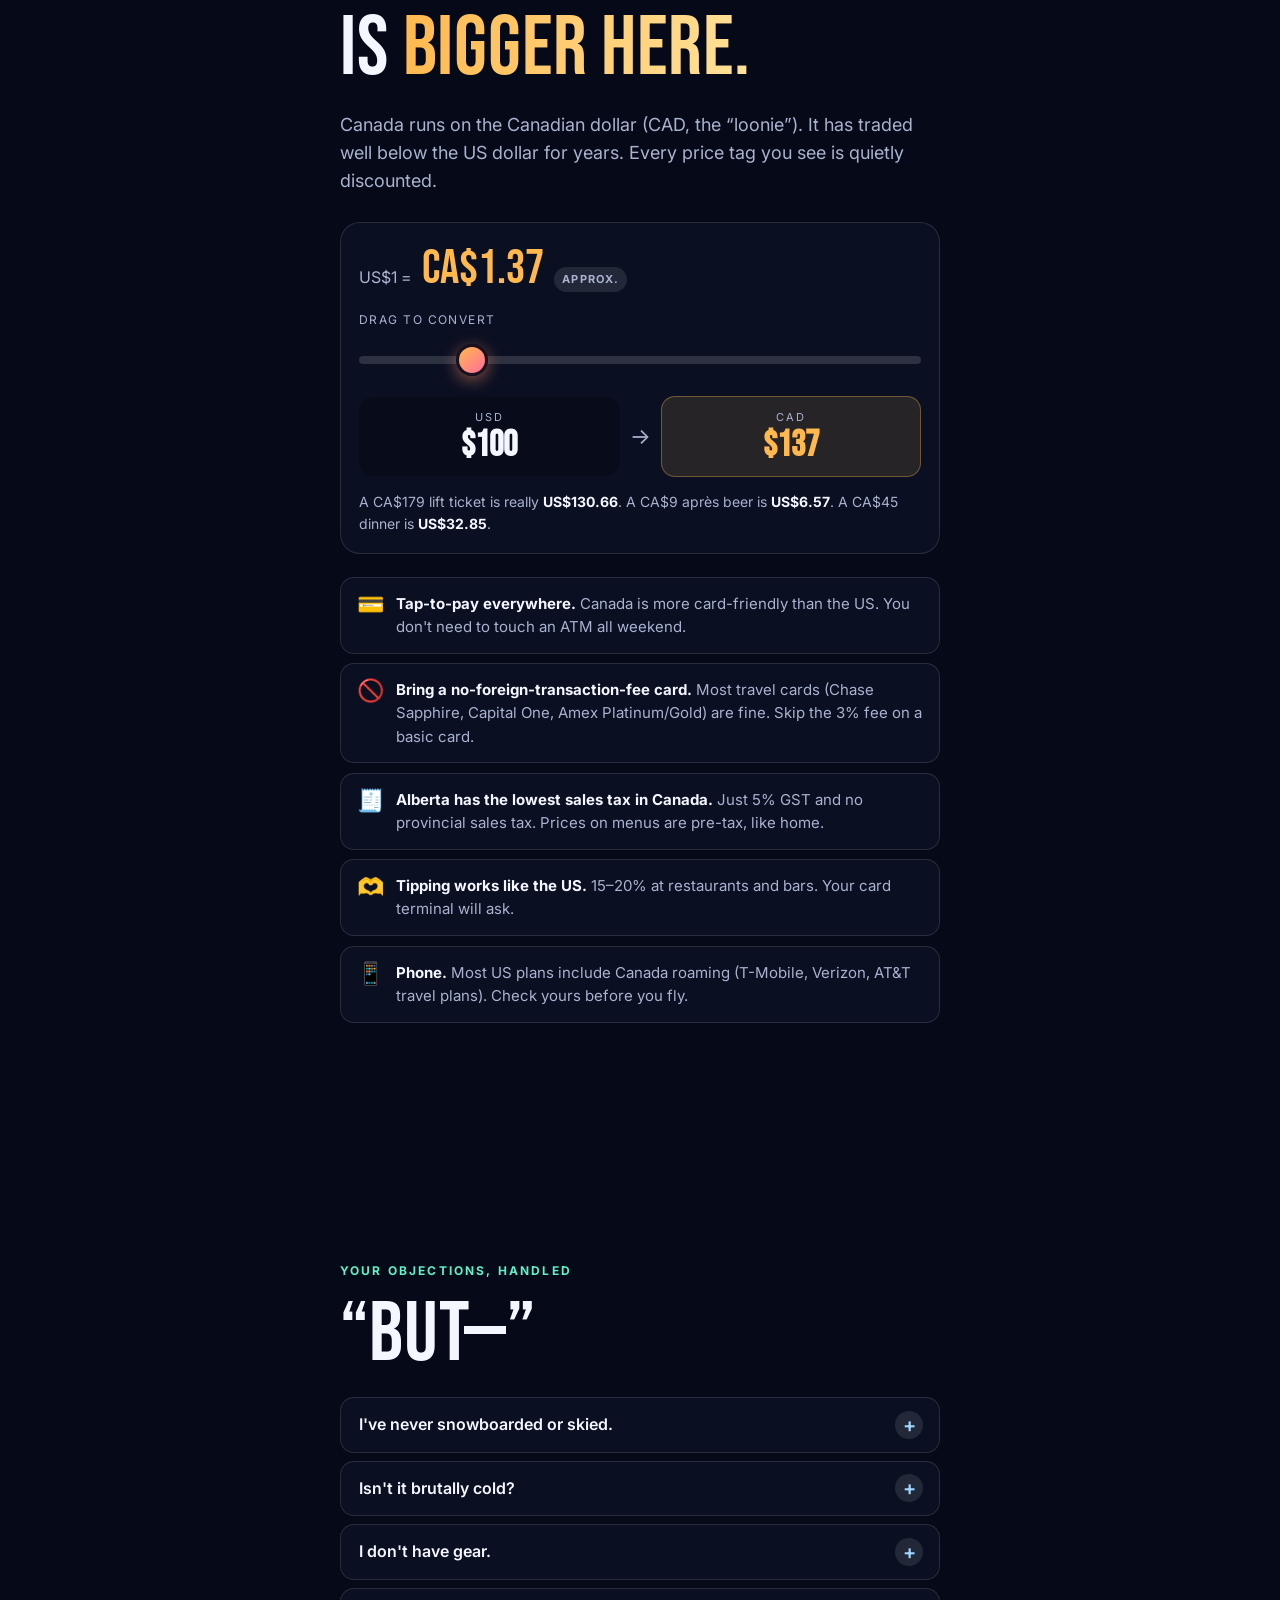
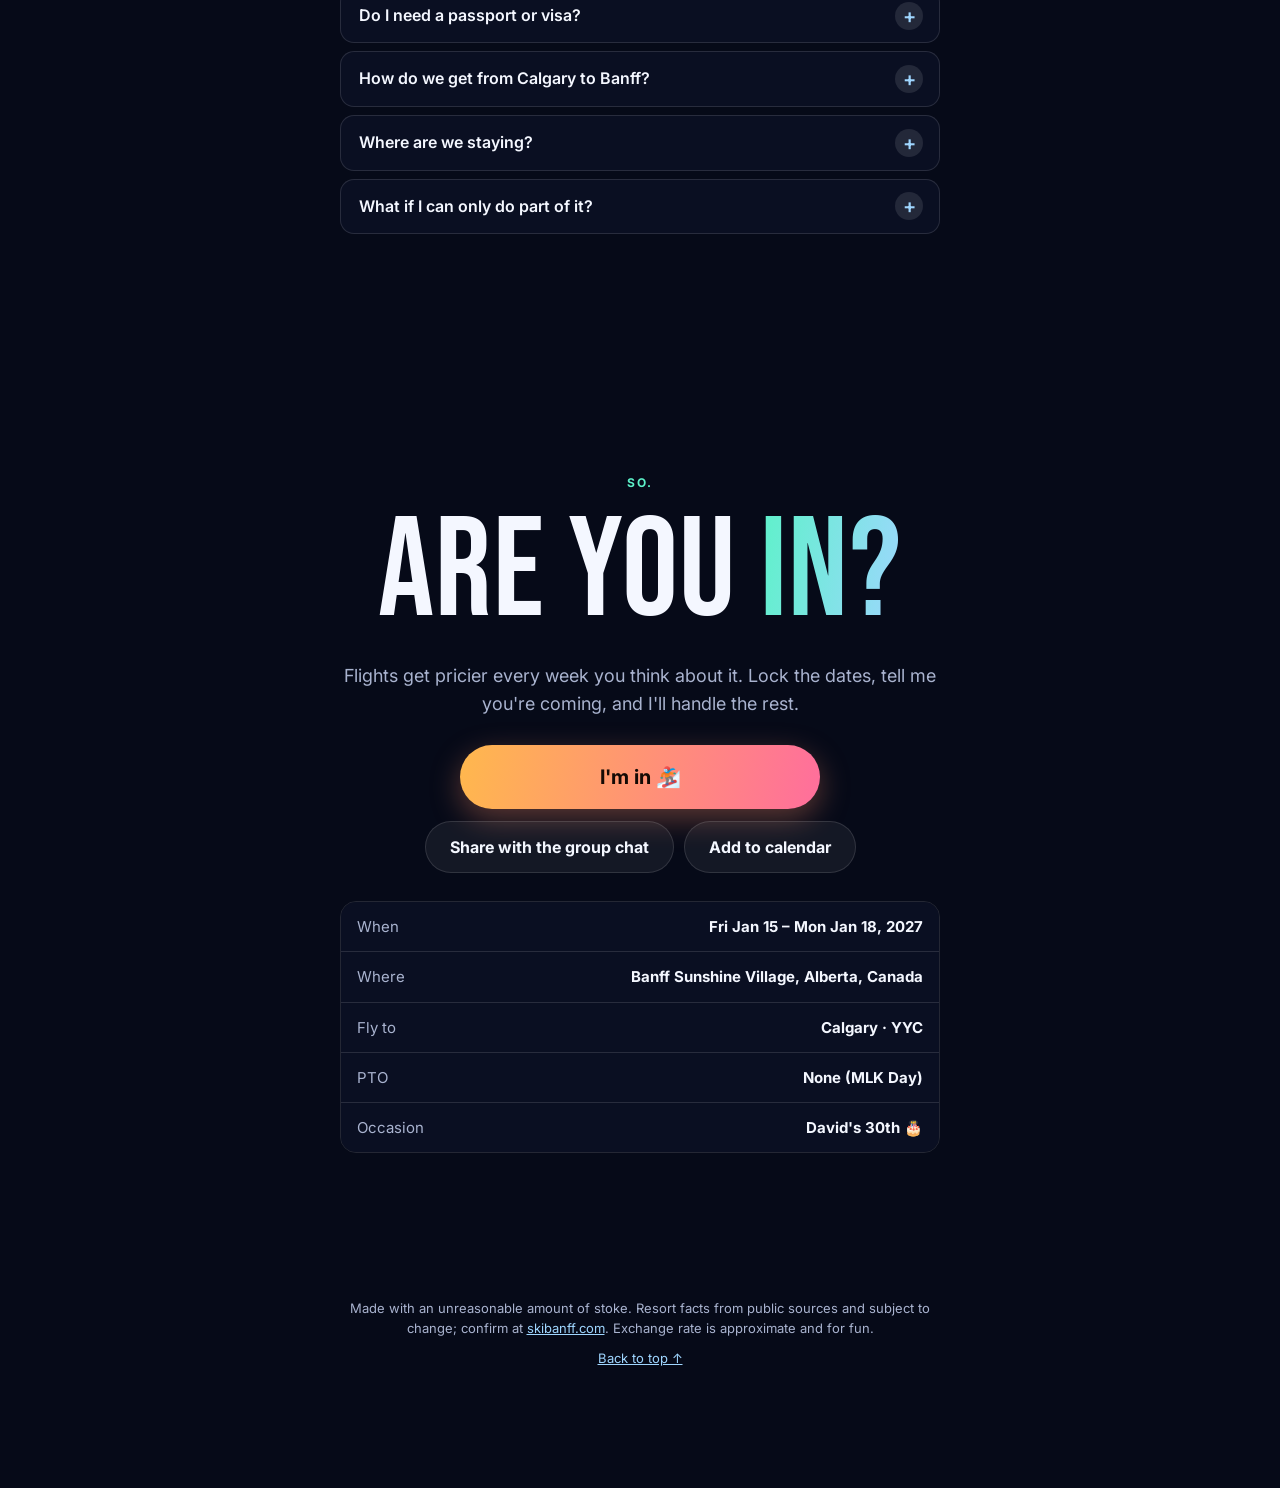
==== commit fcf8c04f: "Point live URLs at renamed repo (turning-30) for GitHub Pages Co-Authored-By: Claude Fable 5.1 <nore" ====
--- a/index.html
+++ b/index.html
@@ -12,14 +12,14 @@
   <meta property="og:type" content="website">
   <meta property="og:title" content="David turns 30 on a mountain. You're coming.">
   <meta property="og:description" content="Banff Sunshine Village · Jan 15–18, 2027 · MLK weekend · Zero PTO · A stronger dollar · Nine metres of snow.">
-  <meta property="og:url" content="https://itsdzhang.github.io/david-turns-30/">
-  <meta property="og:image" content="https://itsdzhang.github.io/david-turns-30/assets/og.png">
+  <meta property="og:url" content="https://itsdzhang.github.io/turning-30/">
+  <meta property="og:image" content="https://itsdzhang.github.io/turning-30/assets/og.png">
   <meta property="og:image:width" content="1200">
   <meta property="og:image:height" content="630">
   <meta name="twitter:card" content="summary_large_image">
   <meta name="twitter:title" content="David turns 30 on a mountain. You're coming.">
   <meta name="twitter:description" content="Banff Sunshine Village · Jan 15–18, 2027 · MLK weekend · Zero PTO.">
-  <meta name="twitter:image" content="https://itsdzhang.github.io/david-turns-30/assets/og.png">
+  <meta name="twitter:image" content="https://itsdzhang.github.io/turning-30/assets/og.png">
 
   <link rel="icon" href="assets/favicon.svg" type="image/svg+xml">
   <link rel="apple-touch-icon" href="assets/apple-touch-icon.png">
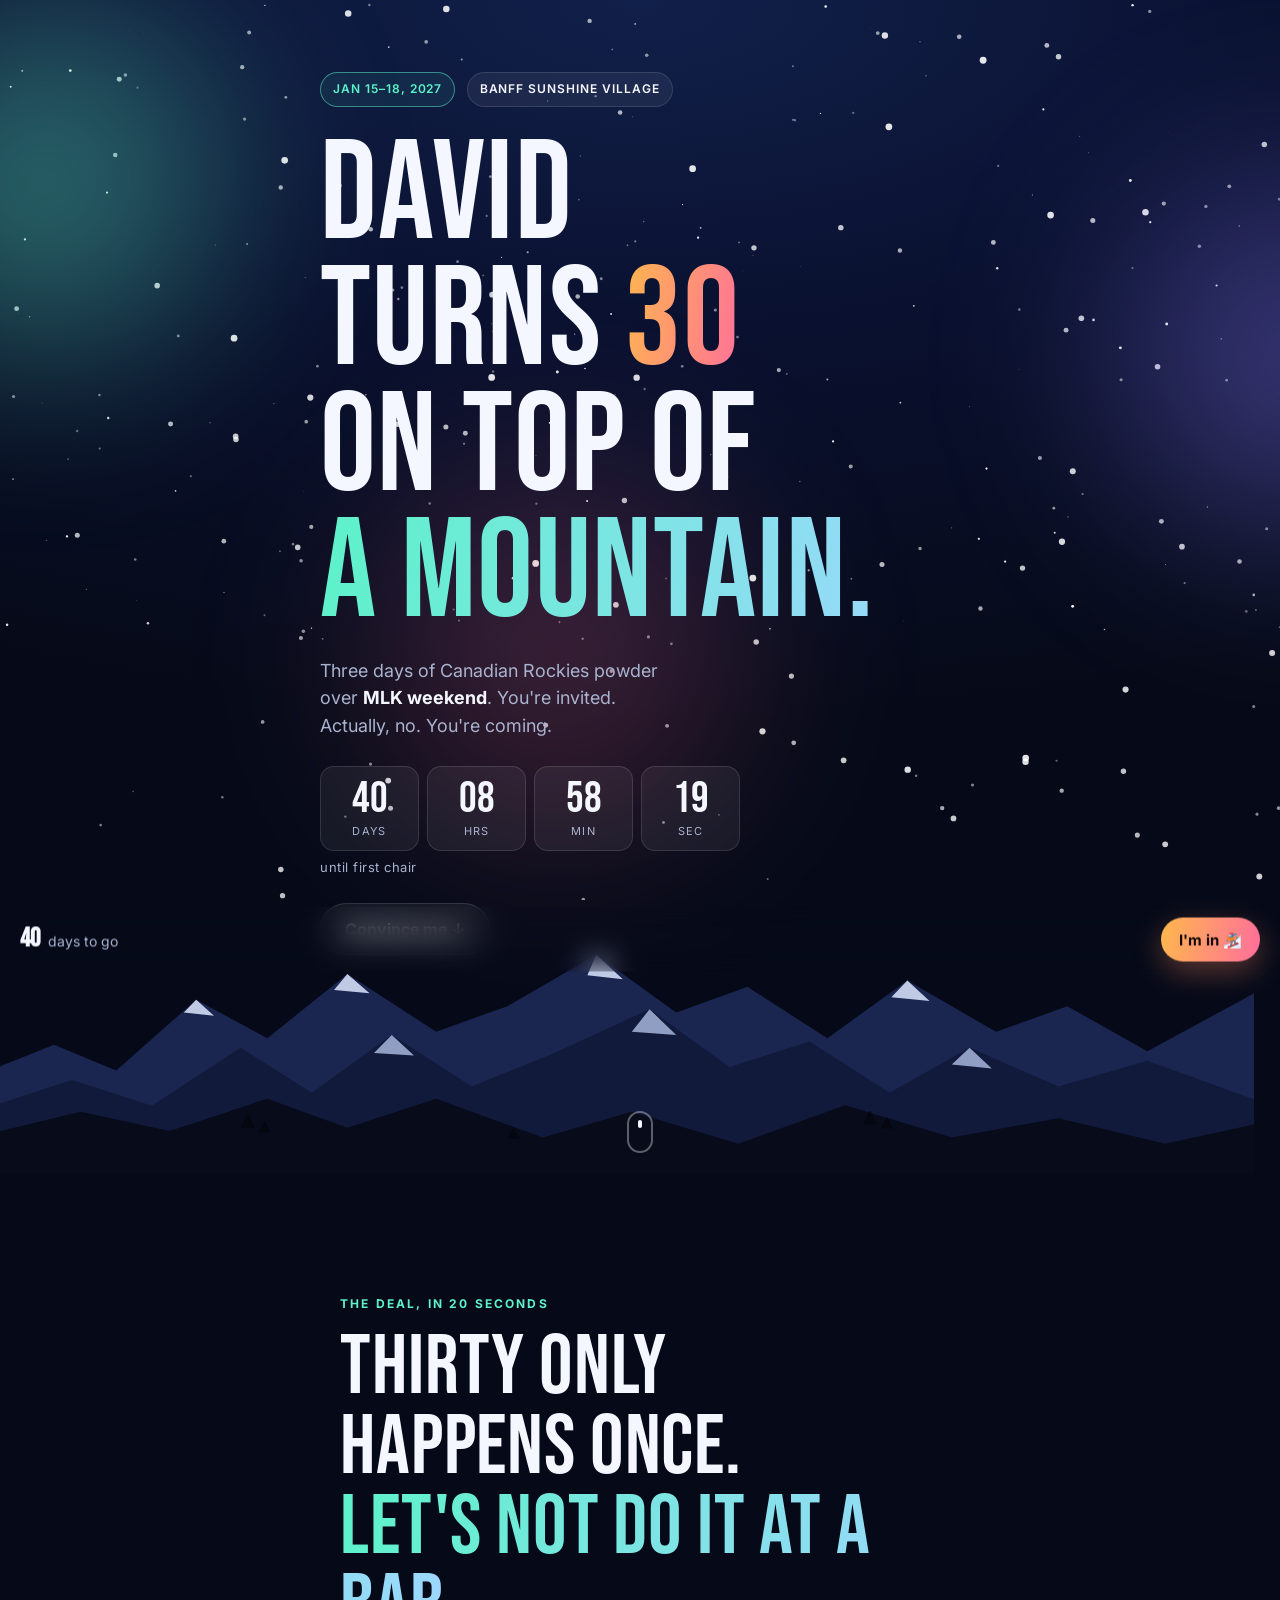
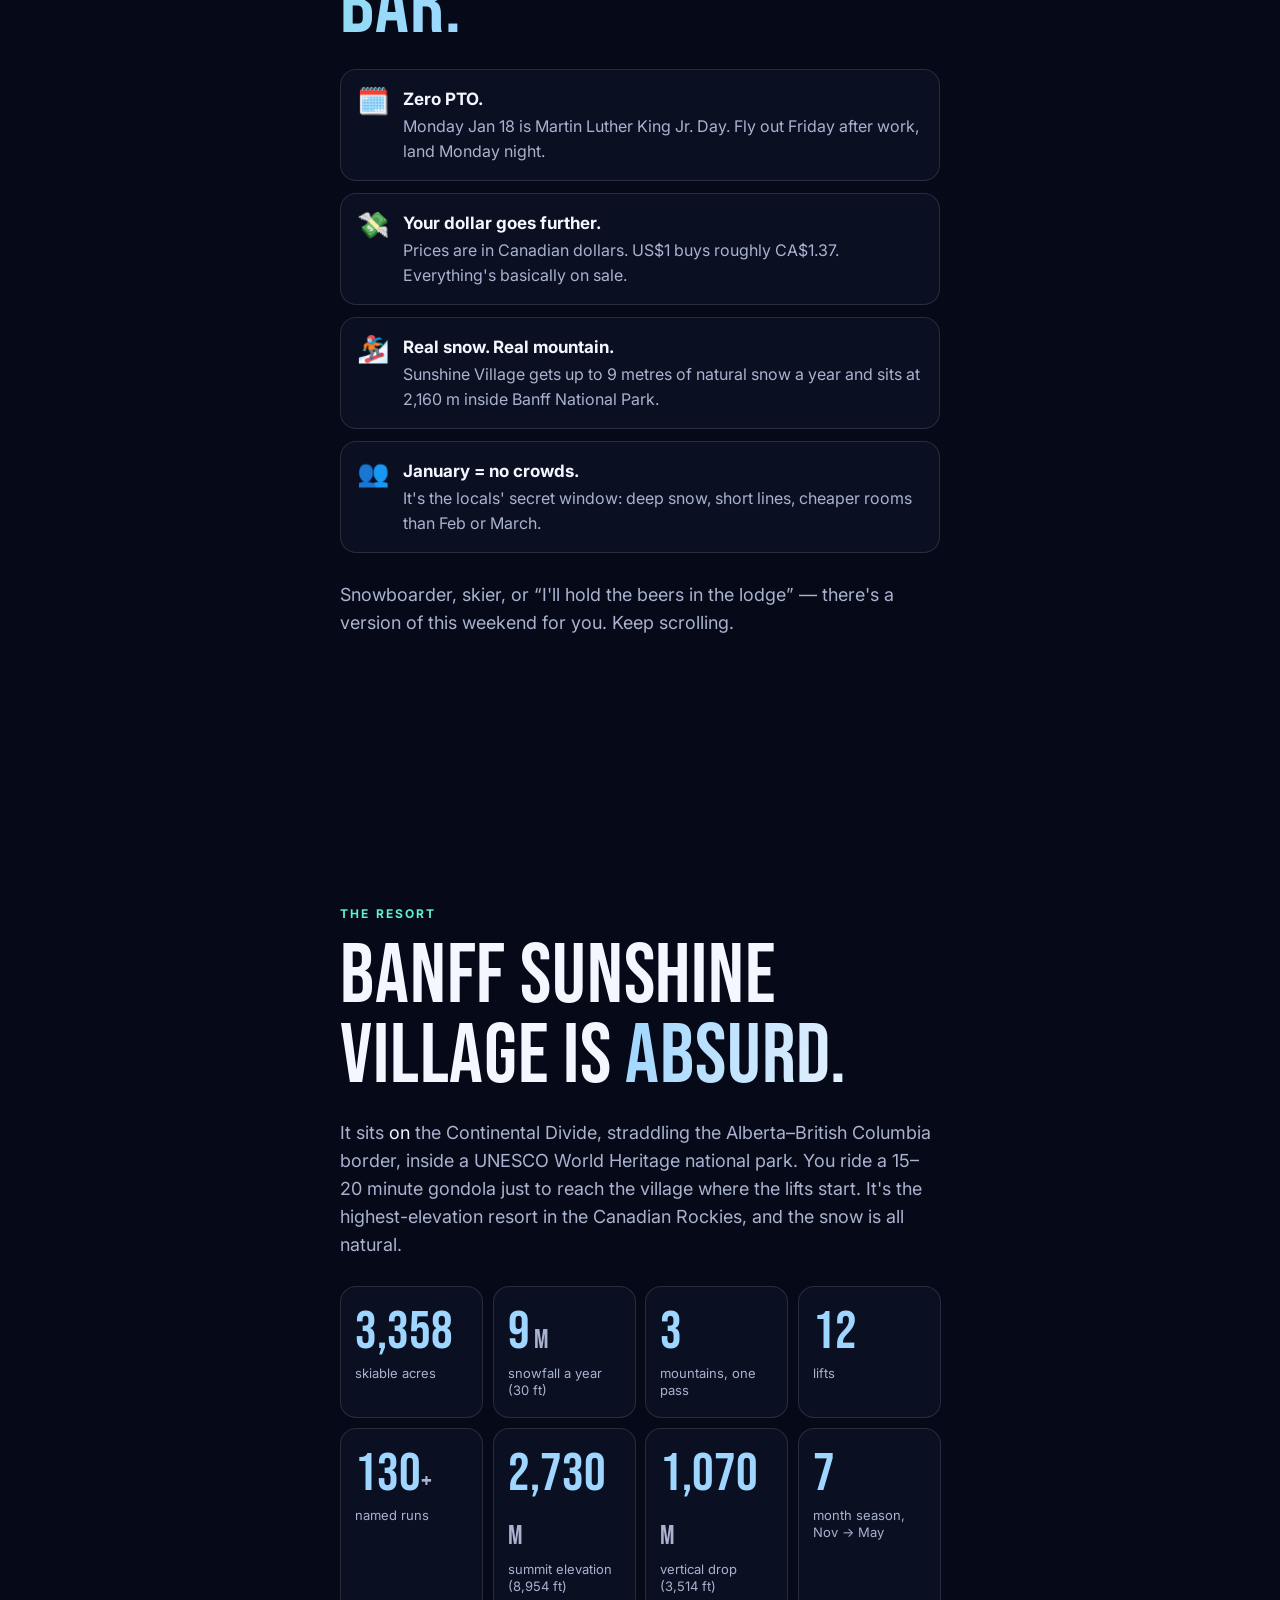
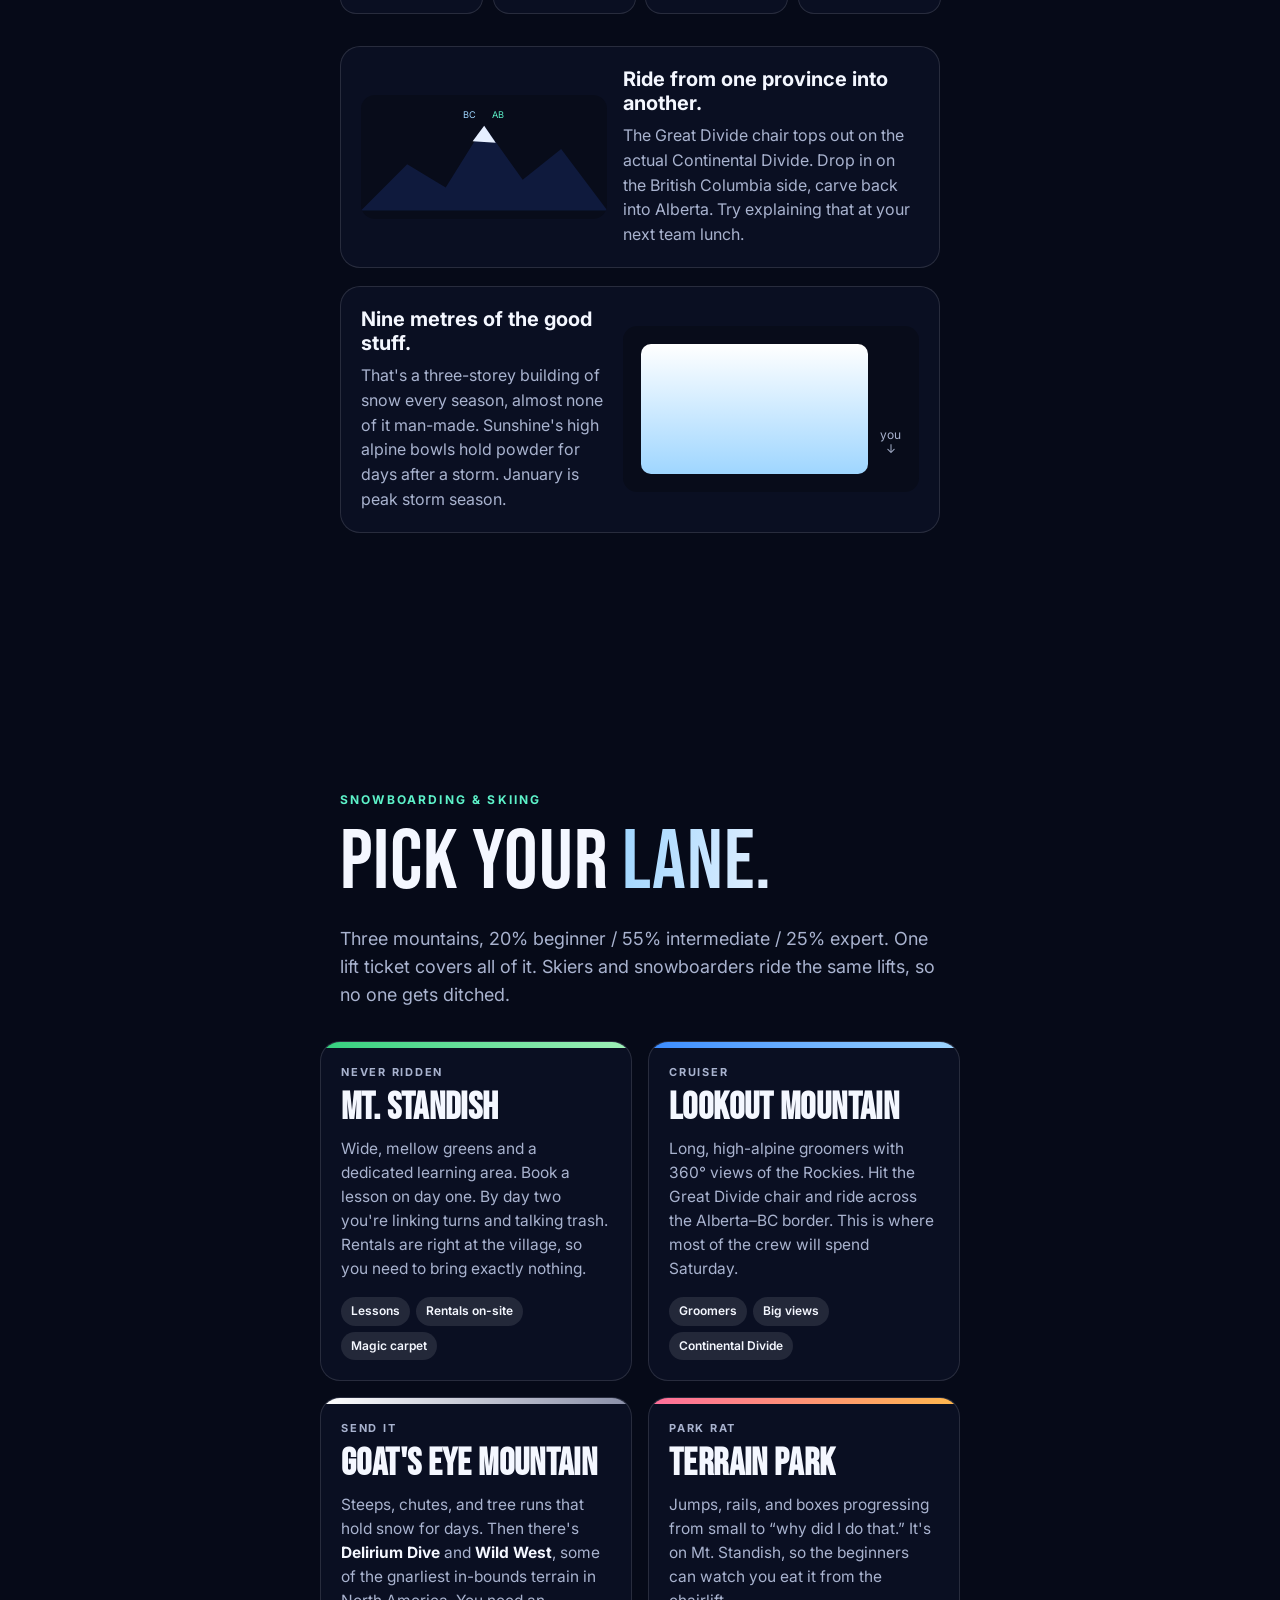
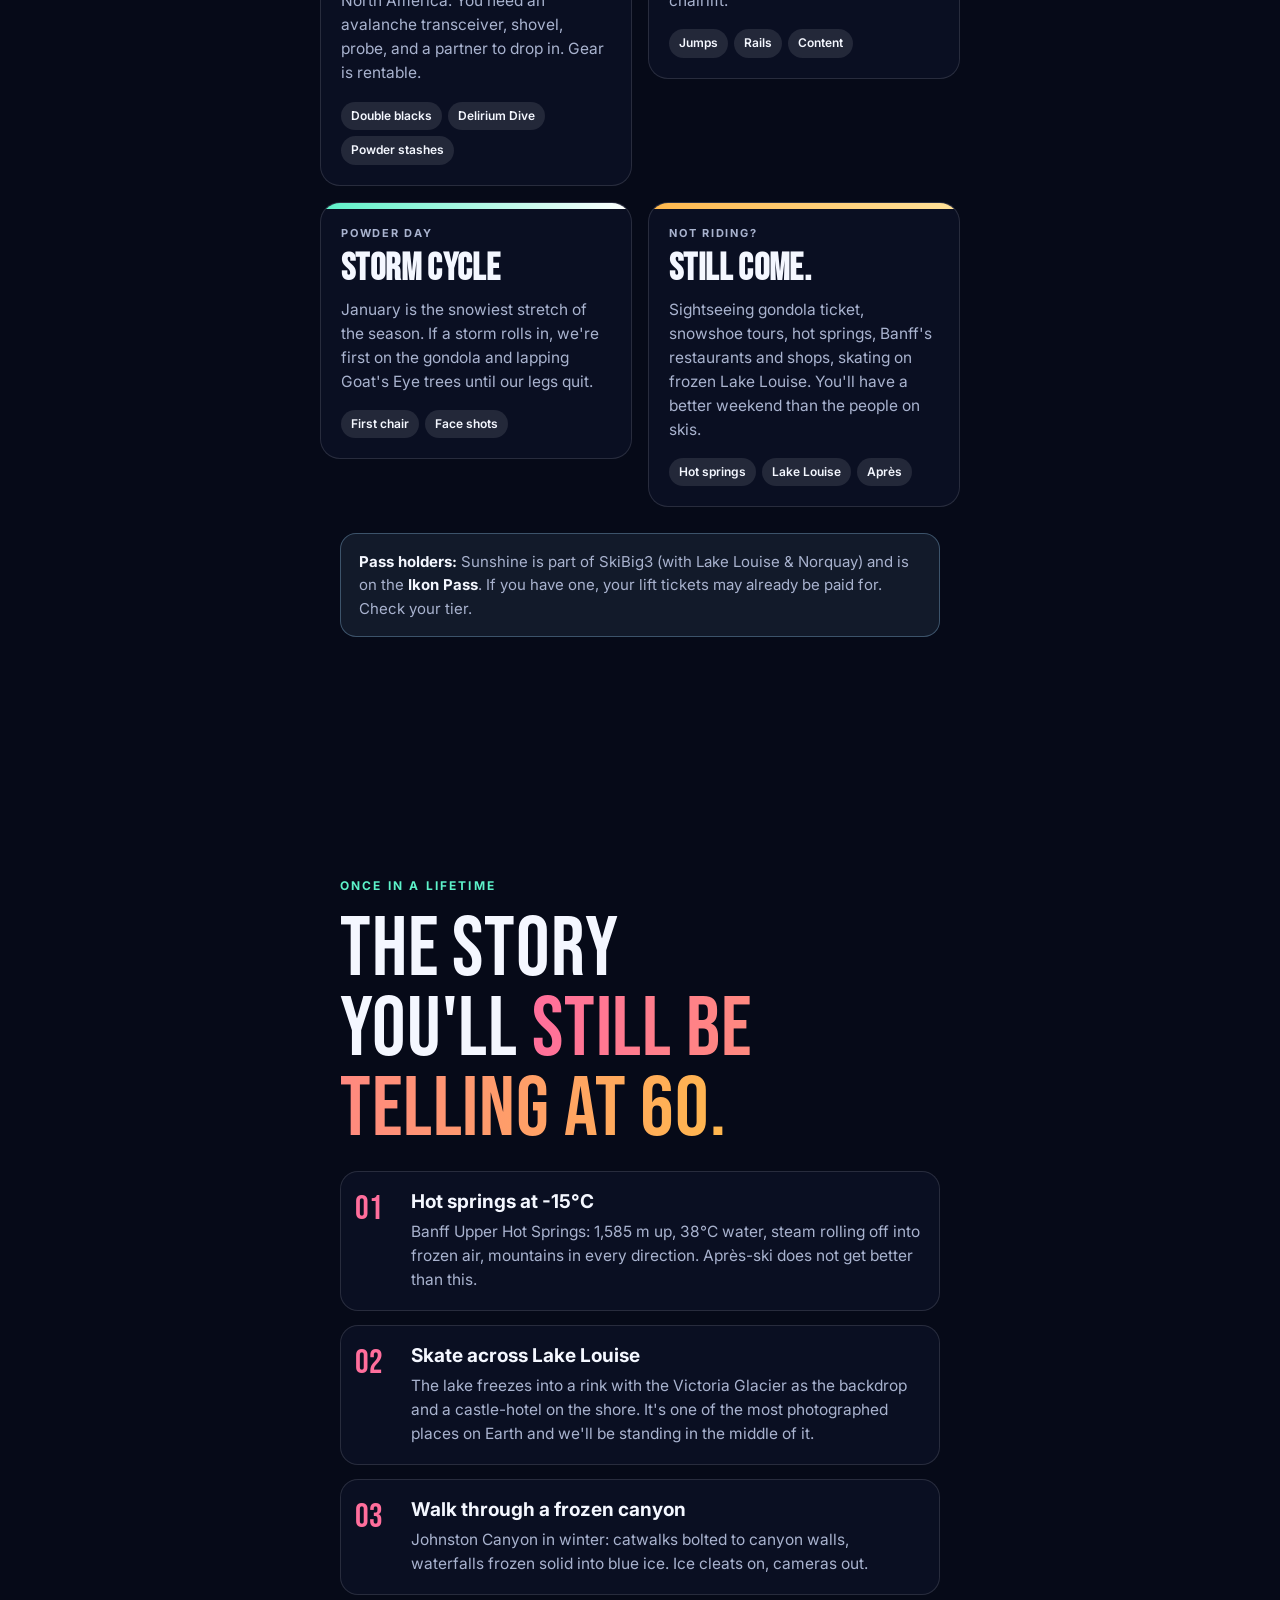
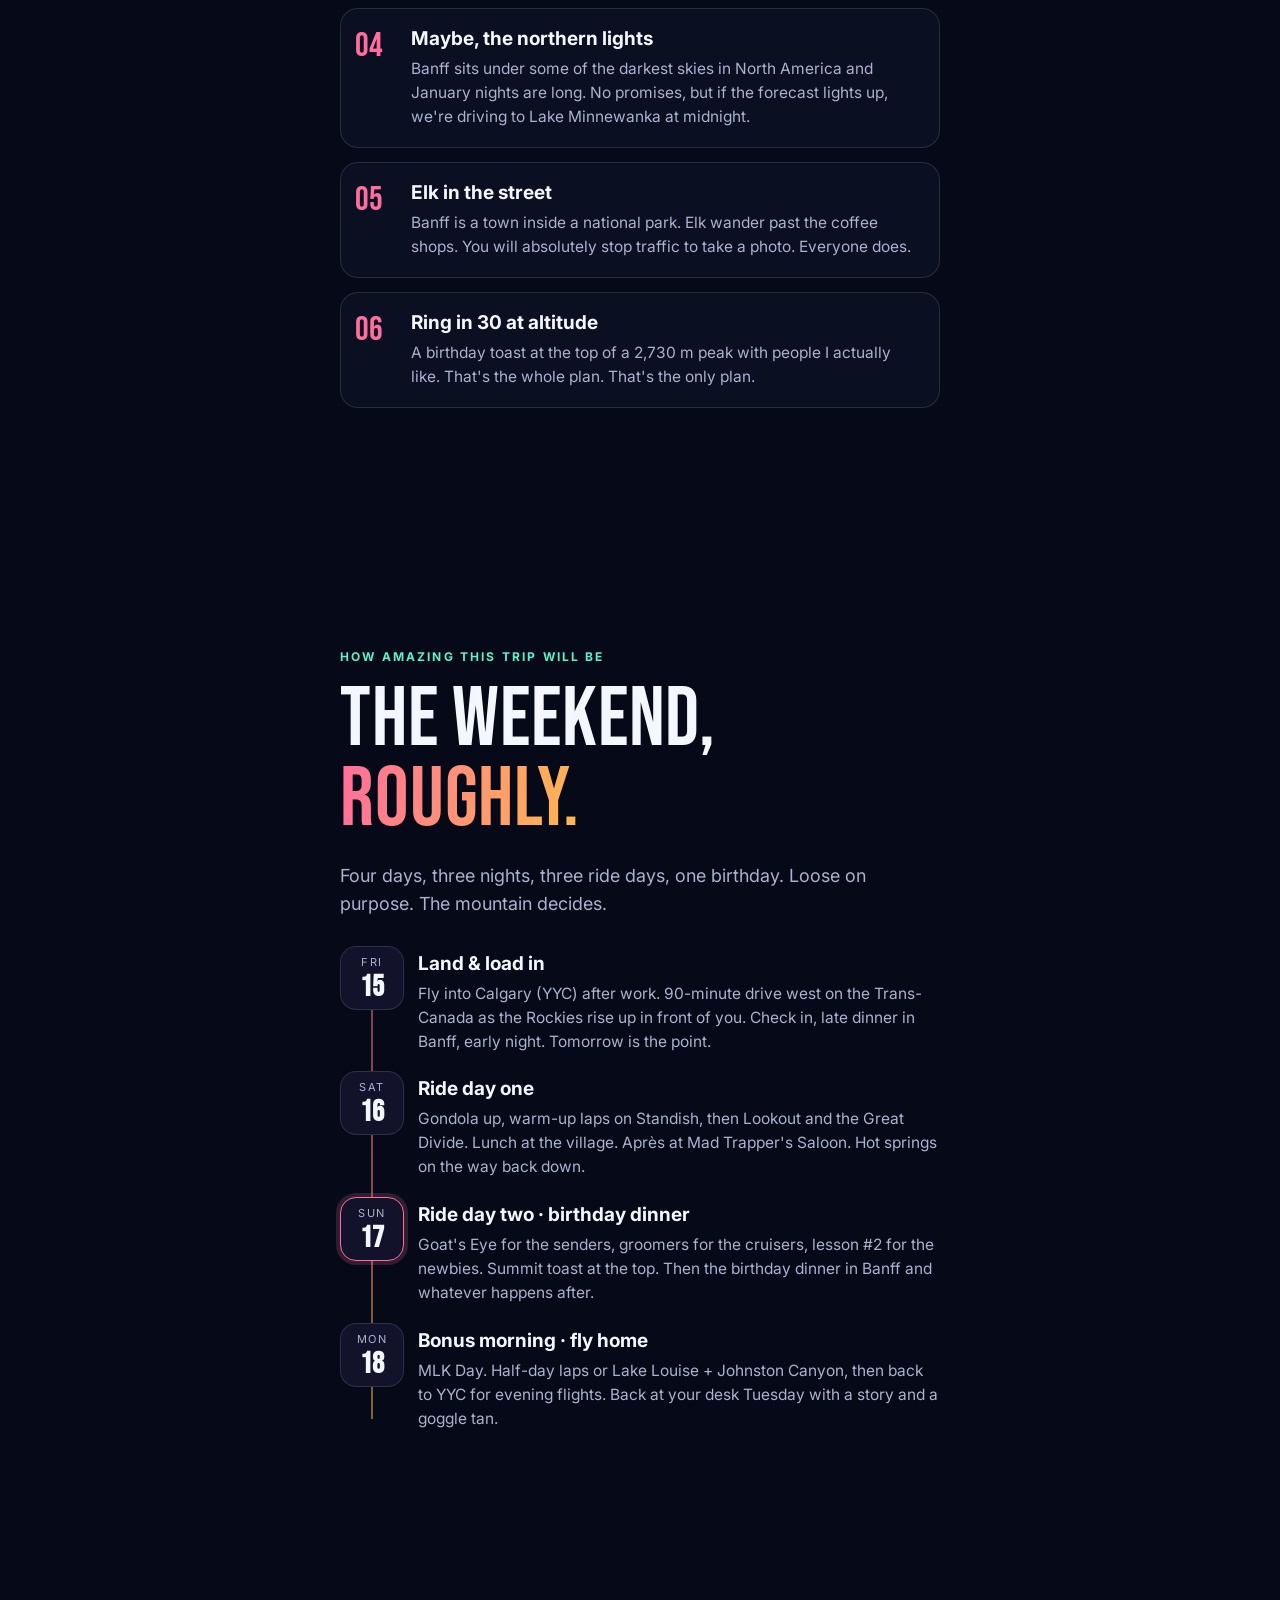
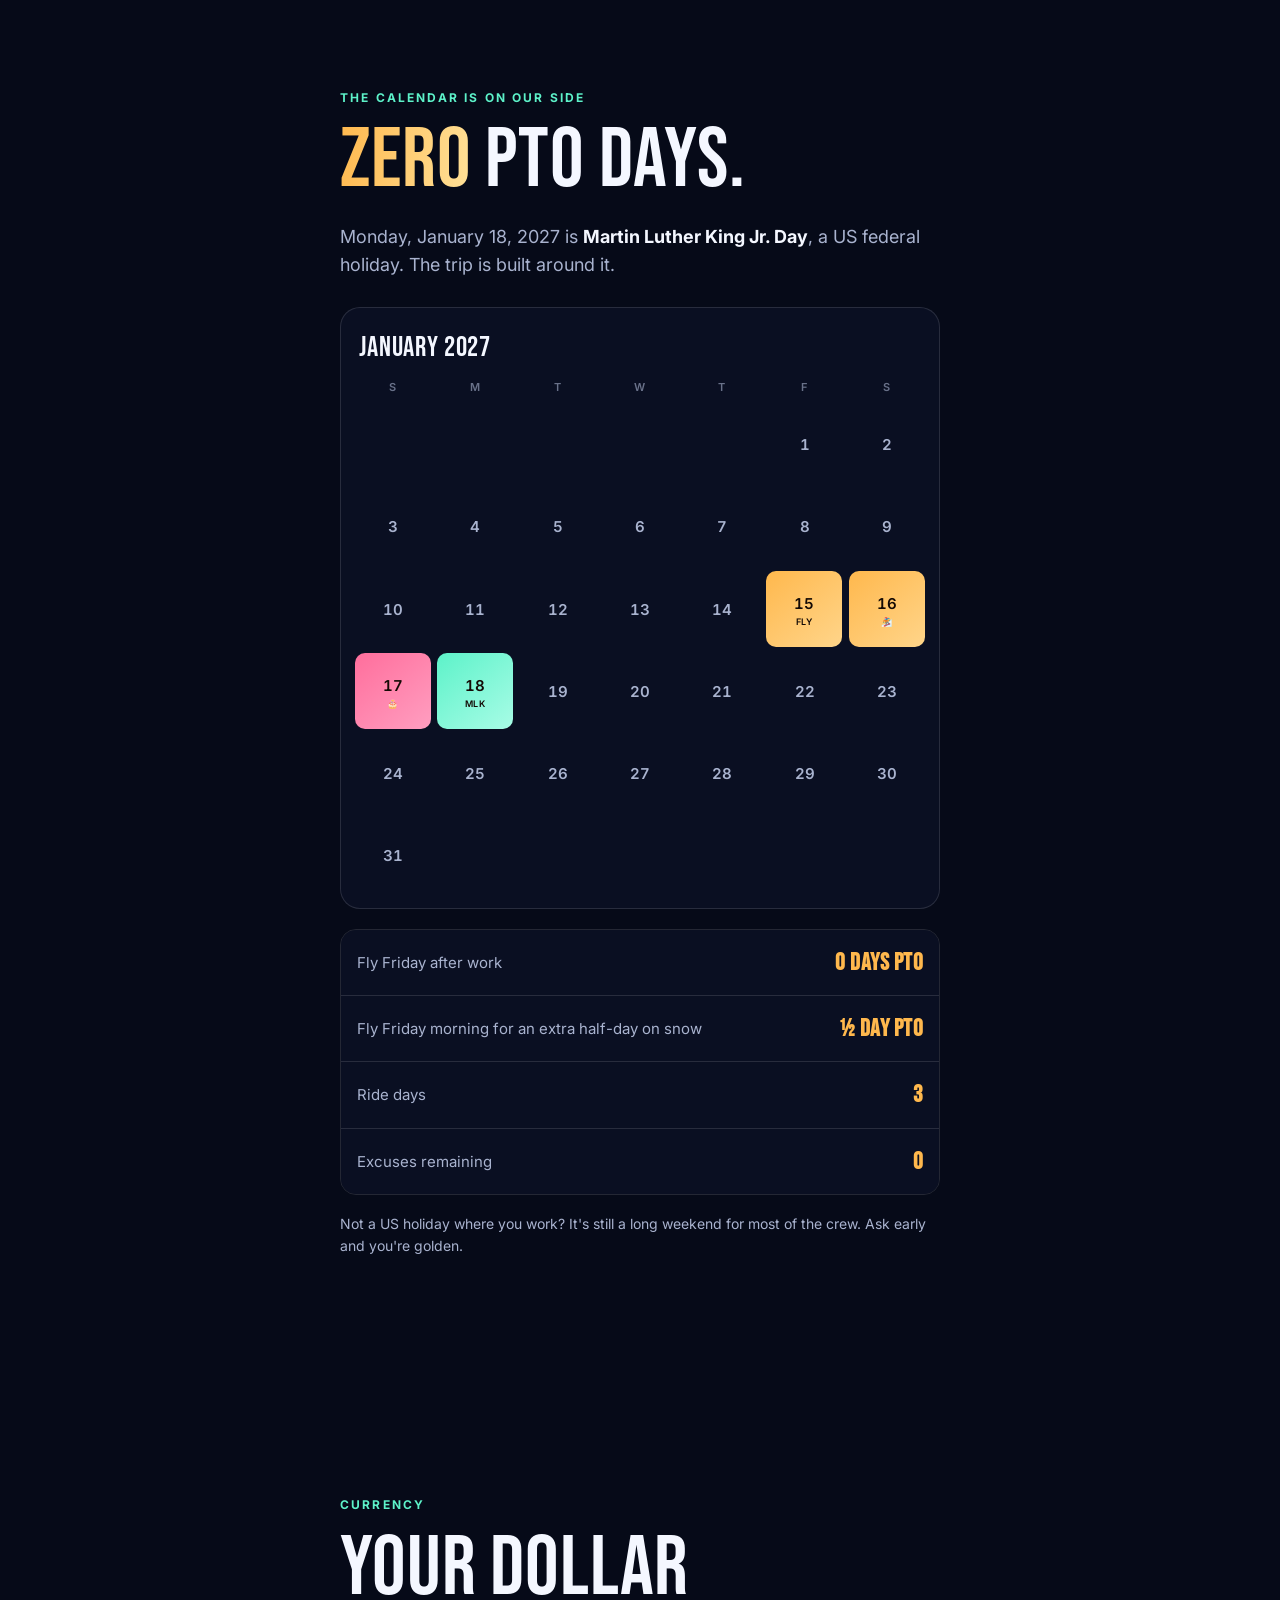
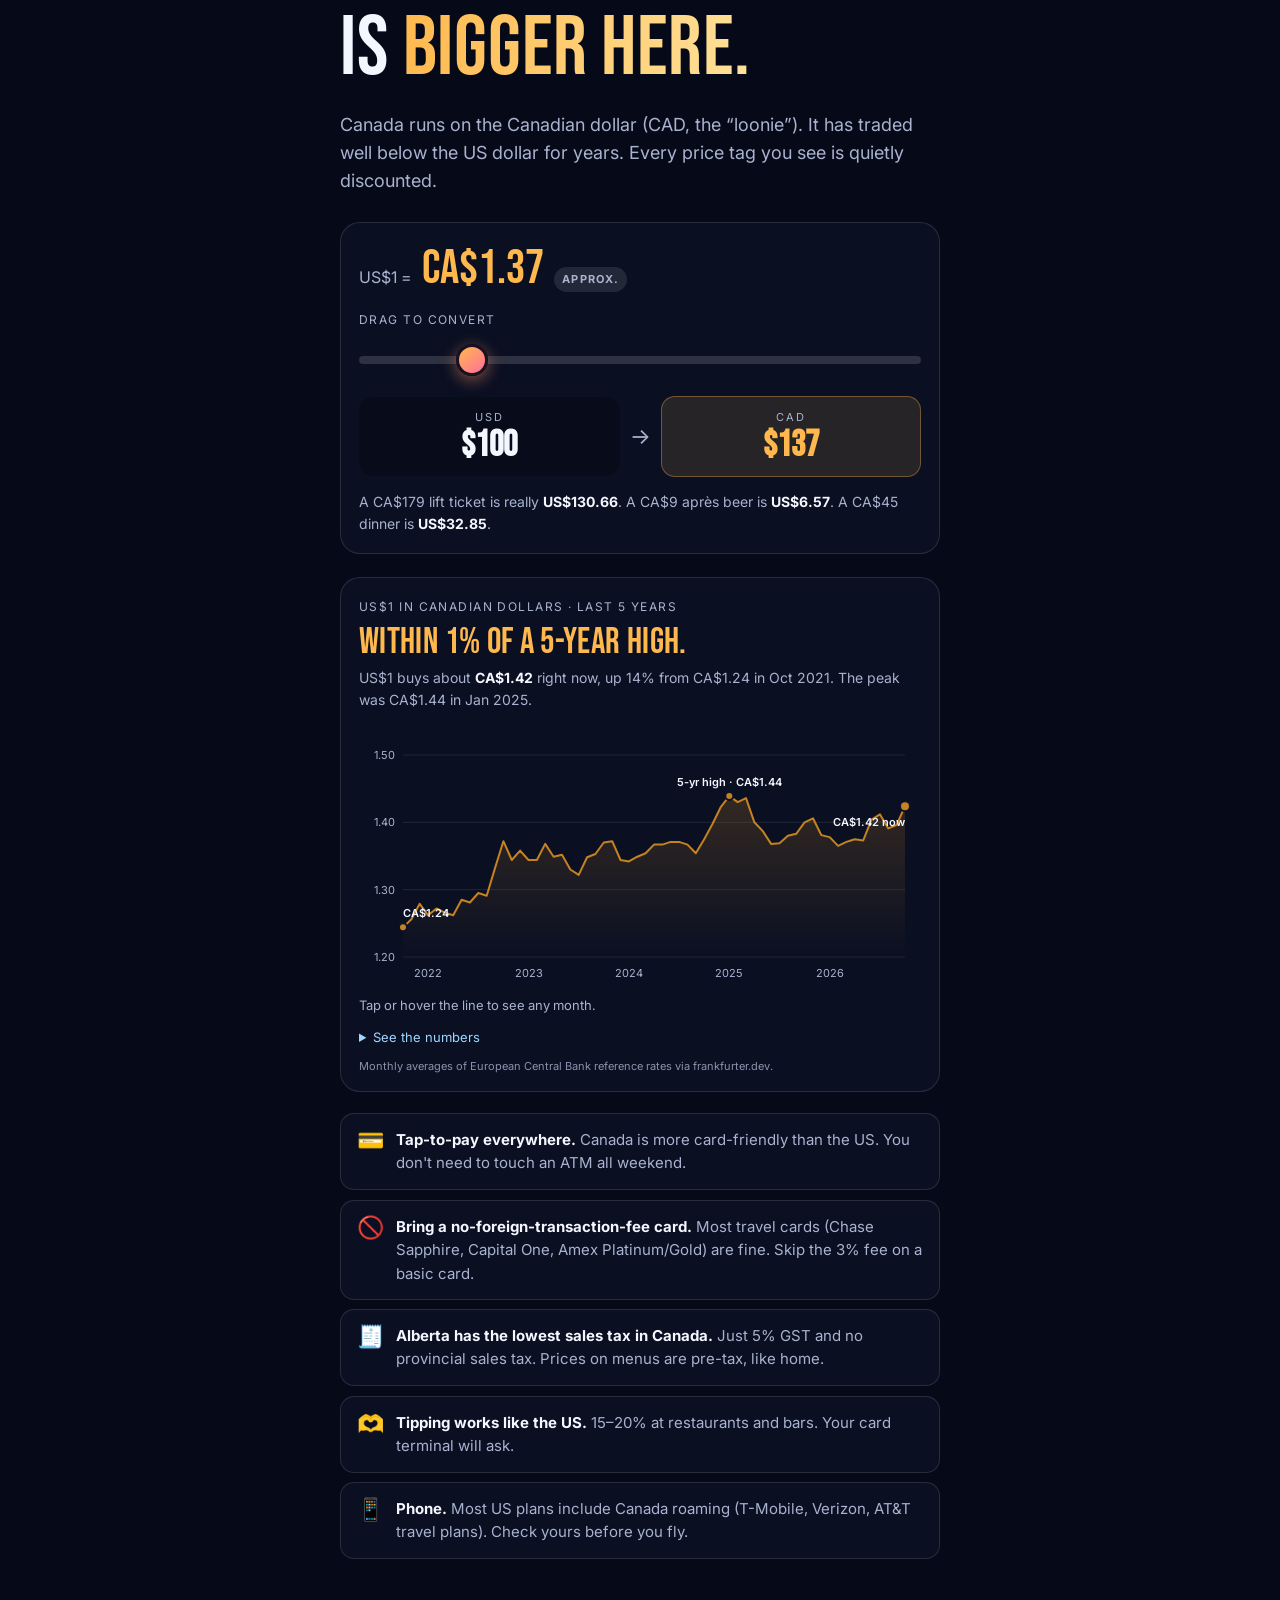
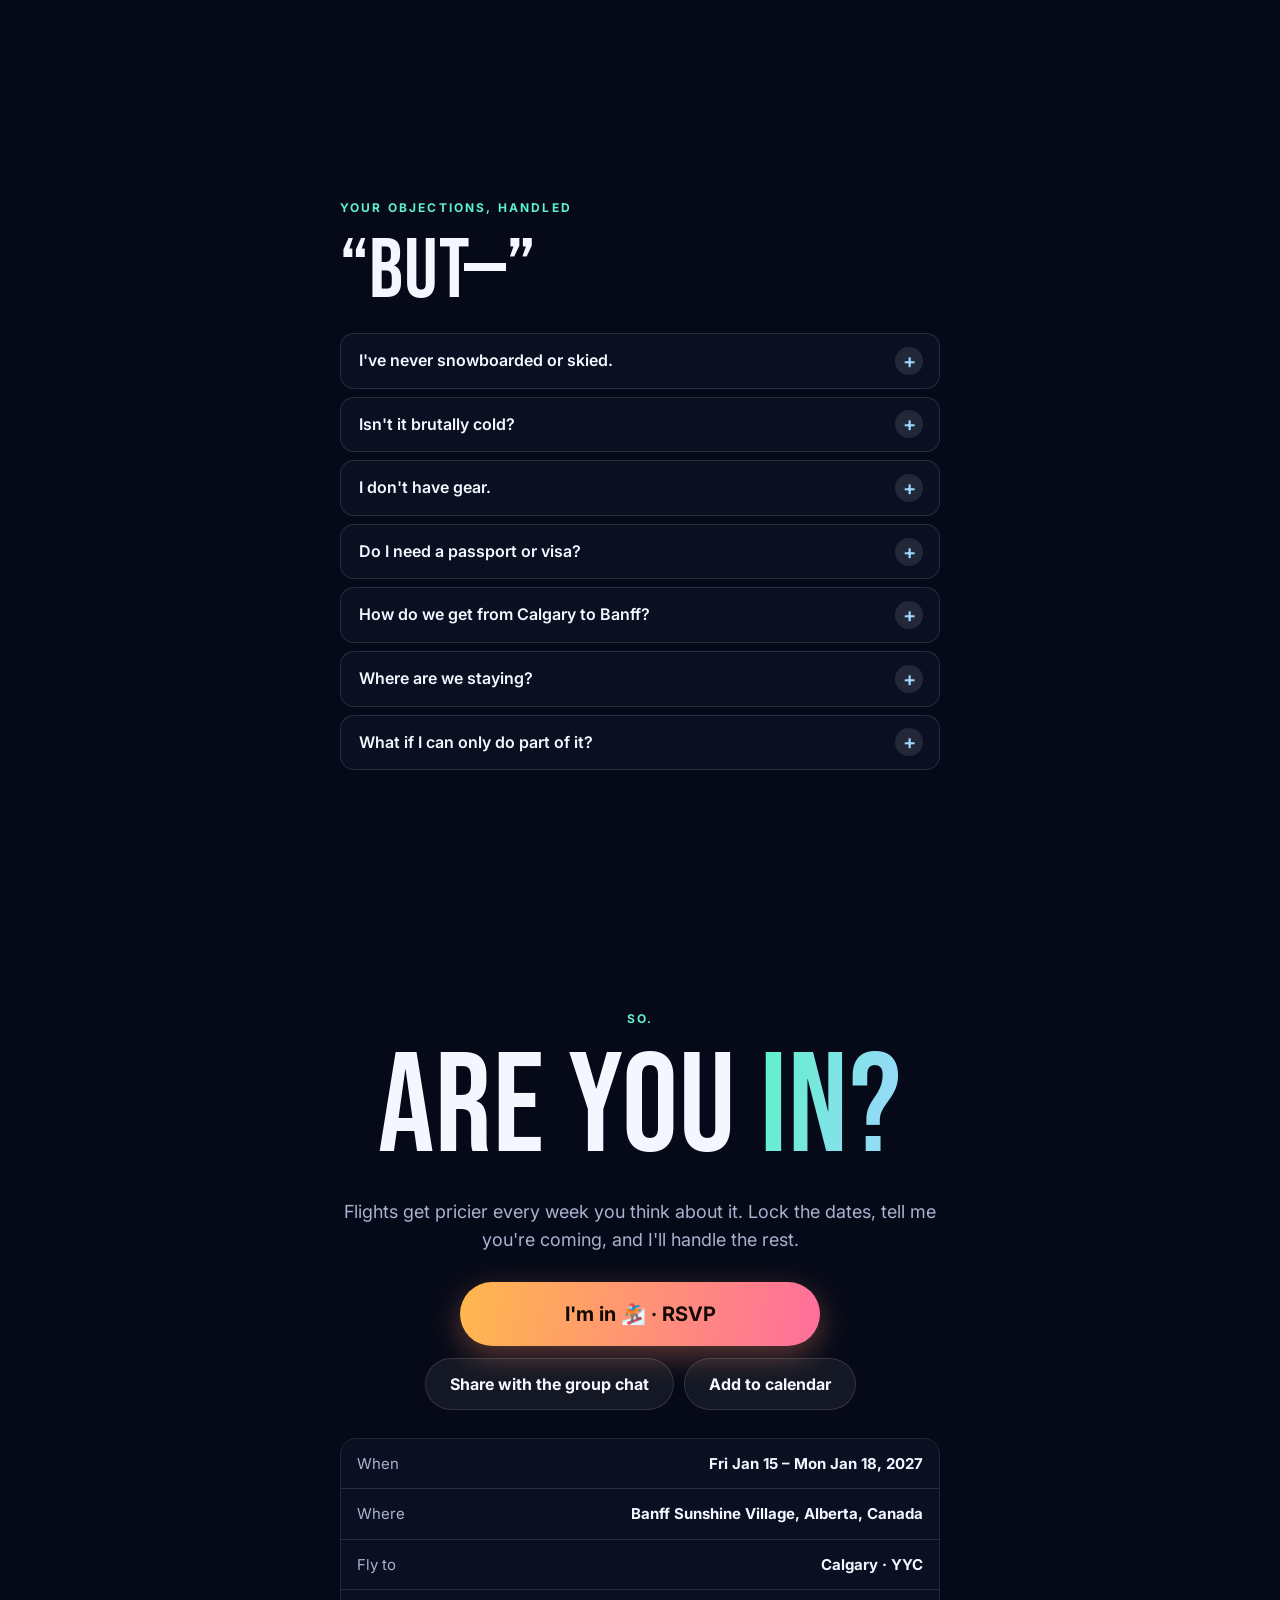
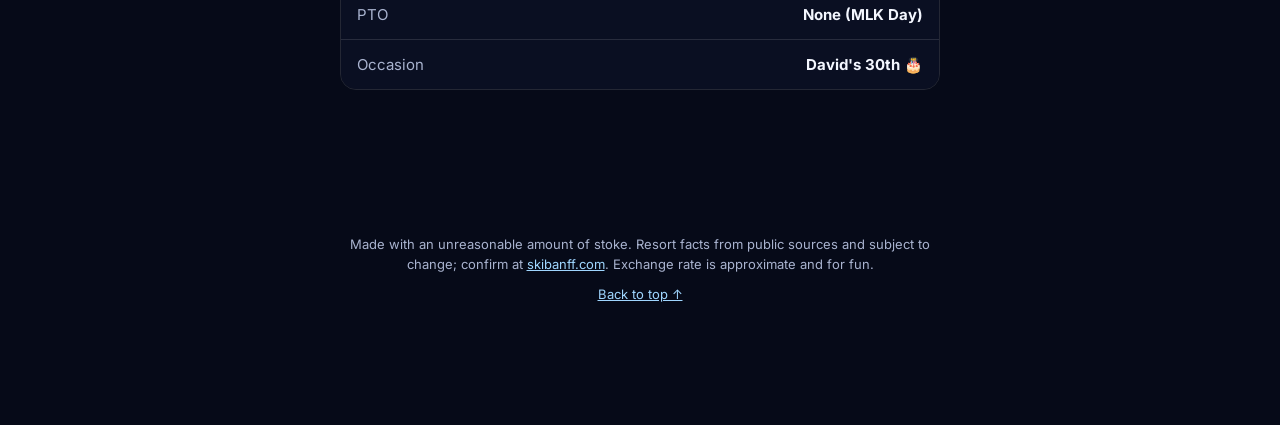
==== commit 6602e989: "Add 5-year USD→CAD chart and link RSVP buttons to Partiful - Inline SVG line chart of monthly-averag" ====
--- a/index.html
+++ b/index.html
@@ -392,6 +392,24 @@
           <p class="fx__hint">A CA$<span data-cad-example="179">179</span> lift ticket is really <strong>US$<span data-usd-from="179">131</span></strong>. A CA$<span data-cad-example="9">9</span> après beer is <strong>US$<span data-usd-from="9">6.57</span></strong>. A CA$<span data-cad-example="45">45</span> dinner is <strong>US$<span data-usd-from="45">32.85</span></strong>.</p>
         </div>
 
+        <figure class="fxchart reveal" style="--d:.12s" id="fxChart">
+          <figcaption class="fxchart__head">
+            <p class="fxchart__eyebrow">US$1 in Canadian dollars · last 5 years</p>
+            <p class="fxchart__headline" id="fxChartHeadline">Near a 5-year high.</p>
+            <p class="fxchart__sub" id="fxChartSub">US$1 buys about <strong>CA$1.42</strong> right now, up 14% from CA$1.24 five years ago.</p>
+          </figcaption>
+          <div class="fxchart__plot" id="fxChartPlot" tabindex="0" role="img" aria-labelledby="fxChartHeadline" aria-describedby="fxChartSub fxChartReadout"></div>
+          <p class="fxchart__readout" id="fxChartReadout" aria-live="polite">Tap or hover the line to see any month.</p>
+          <details class="fxchart__table">
+            <summary>See the numbers</summary>
+            <table>
+              <thead><tr><th scope="col">Month</th><th scope="col">US$1 in CAD</th></tr></thead>
+              <tbody id="fxChartTableBody"></tbody>
+            </table>
+          </details>
+          <p class="fxchart__src">Monthly averages of European Central Bank reference rates via frankfurter.dev.</p>
+        </figure>
+
         <ul class="tips">
           <li class="tip reveal" style="--d:.05s"><span class="tip__icon">💳</span><div><strong>Tap-to-pay everywhere.</strong> Canada is more card-friendly than the US. You don't need to touch an ATM all weekend.</div></li>
           <li class="tip reveal" style="--d:.1s"><span class="tip__icon">🚫</span><div><strong>Bring a no-foreign-transaction-fee card.</strong> Most travel cards (Chase Sapphire, Capital One, Amex Platinum/Gold) are fine. Skip the 3% fee on a basic card.</div></li>
@@ -449,13 +467,13 @@
         <p class="lede reveal" style="--d:.1s">Flights get pricier every week you think about it. Lock the dates, tell me you're coming, and I'll handle the rest.</p>
 
         <div class="cta-actions reveal" style="--d:.15s">
-          <button class="btn btn--primary btn--xl" id="imIn" type="button">I'm in 🏂</button>
+          <a class="btn btn--primary btn--xl" id="imIn" href="https://partiful.com/e/mryLE8MtW3r2xopD2bdF?c=_jem1-Ig" target="_blank" rel="noopener">I'm in 🏂 · RSVP</a>
           <div class="cta-actions__row">
             <button class="btn btn--ghost" id="shareBtn" type="button">Share with the group chat</button>
             <a class="btn btn--ghost" href="david-turns-30.ics" download="david-turns-30.ics">Add to calendar</a>
           </div>
         </div>
-        <p class="cta-after" id="ctaAfter" hidden>Screenshot this and send it to David. Then go check flights to <strong>YYC, Jan 15–18</strong>.</p>
+        <p class="cta-after" id="ctaAfter" hidden>RSVP on Partiful so David can get a headcount. Then go check flights to <strong>YYC, Jan 15–18</strong>.</p>
 
         <div class="recap reveal" style="--d:.2s">
           <div class="recap__row"><span>When</span><strong>Fri Jan 15 – Mon Jan 18, 2027</strong></div>
@@ -476,7 +494,7 @@
   <!-- Sticky bar -->
   <div class="sticky" id="sticky" aria-hidden="true">
     <div class="sticky__cd"><strong data-cd-days>—</strong> days to go</div>
-    <a href="#cta" class="btn btn--primary btn--sm">I'm in 🏂</a>
+    <a href="https://partiful.com/e/mryLE8MtW3r2xopD2bdF?c=_jem1-Ig" target="_blank" rel="noopener" class="btn btn--primary btn--sm">I'm in 🏂</a>
   </div>
 
   <canvas id="confetti" class="confetti" aria-hidden="true"></canvas>
--- a/styles.css
+++ b/styles.css
@@ -450,6 +450,37 @@
 .fx__arrow { font-size: 22px; color: var(--muted); }
 .fx__hint { margin: 0; font-size: 14px; color: var(--muted); line-height: 1.6; }
 
+/* USD→CAD 5-year line chart */
+.fxchart {
+  margin: 0 0 22px; padding: 20px 18px 16px; border-radius: var(--radius);
+  background: var(--card); border: 1px solid var(--line);
+}
+.fxchart__head { margin: 0; }
+.fxchart__eyebrow { margin: 0 0 8px; font-size: 12px; letter-spacing: 0.12em; text-transform: uppercase; color: var(--muted); }
+.fxchart__headline { margin: 0 0 6px; font-family: var(--display); font-size: 36px; line-height: 1; color: var(--gold); letter-spacing: 0.01em; }
+.fxchart__sub { margin: 0 0 14px; font-size: 14px; color: var(--muted); line-height: 1.6; }
+.fxchart__sub strong { color: var(--ink); }
+.fxchart__plot { position: relative; border-radius: 12px; touch-action: pan-y; cursor: crosshair; }
+.fxchart__plot:focus-visible { outline: 3px solid var(--ice); outline-offset: 4px; }
+.fxchart__plot svg { display: block; width: 100%; height: auto; overflow: visible; }
+.fxchart__plot text { font-family: var(--body); font-size: 11px; fill: var(--muted); }
+.fxchart__plot .fxchart__lbl { fill: var(--ink); font-weight: 600; }
+.fxchart__plot .fxchart__lbl--peak { fill: var(--ink); }
+.fxchart__plot .fxchart__grid { stroke: rgba(255,255,255,0.09); stroke-width: 1; }
+.fxchart__plot .fxchart__xhair { stroke: rgba(255,255,255,0.4); stroke-width: 1; }
+.fxchart__readout {
+  margin: 10px 0 0; min-height: 22px; font-size: 13px; color: var(--muted); font-variant-numeric: tabular-nums;
+}
+.fxchart__readout strong { color: var(--ink); font-weight: 600; }
+.fxchart__table { margin-top: 10px; font-size: 13px; color: var(--muted); }
+.fxchart__table summary { cursor: pointer; color: var(--ice); }
+.fxchart__table table { width: 100%; border-collapse: collapse; margin-top: 8px; font-variant-numeric: tabular-nums; }
+.fxchart__table th { text-align: left; font-weight: 500; padding: 4px 0 6px; color: var(--muted); }
+.fxchart__table th:last-child, .fxchart__table td:last-child { text-align: right; }
+.fxchart__table td { padding: 4px 0; border-top: 1px solid var(--line); }
+.fxchart__table td:last-child { color: var(--ink); }
+.fxchart__src { margin: 10px 0 0; font-size: 11px; color: var(--muted); opacity: 0.8; }
+
 .tips { list-style: none; margin: 0; padding: 0; display: grid; gap: 10px; }
 .tip {
   display: flex; gap: 12px; align-items: flex-start; padding: 14px 16px;
